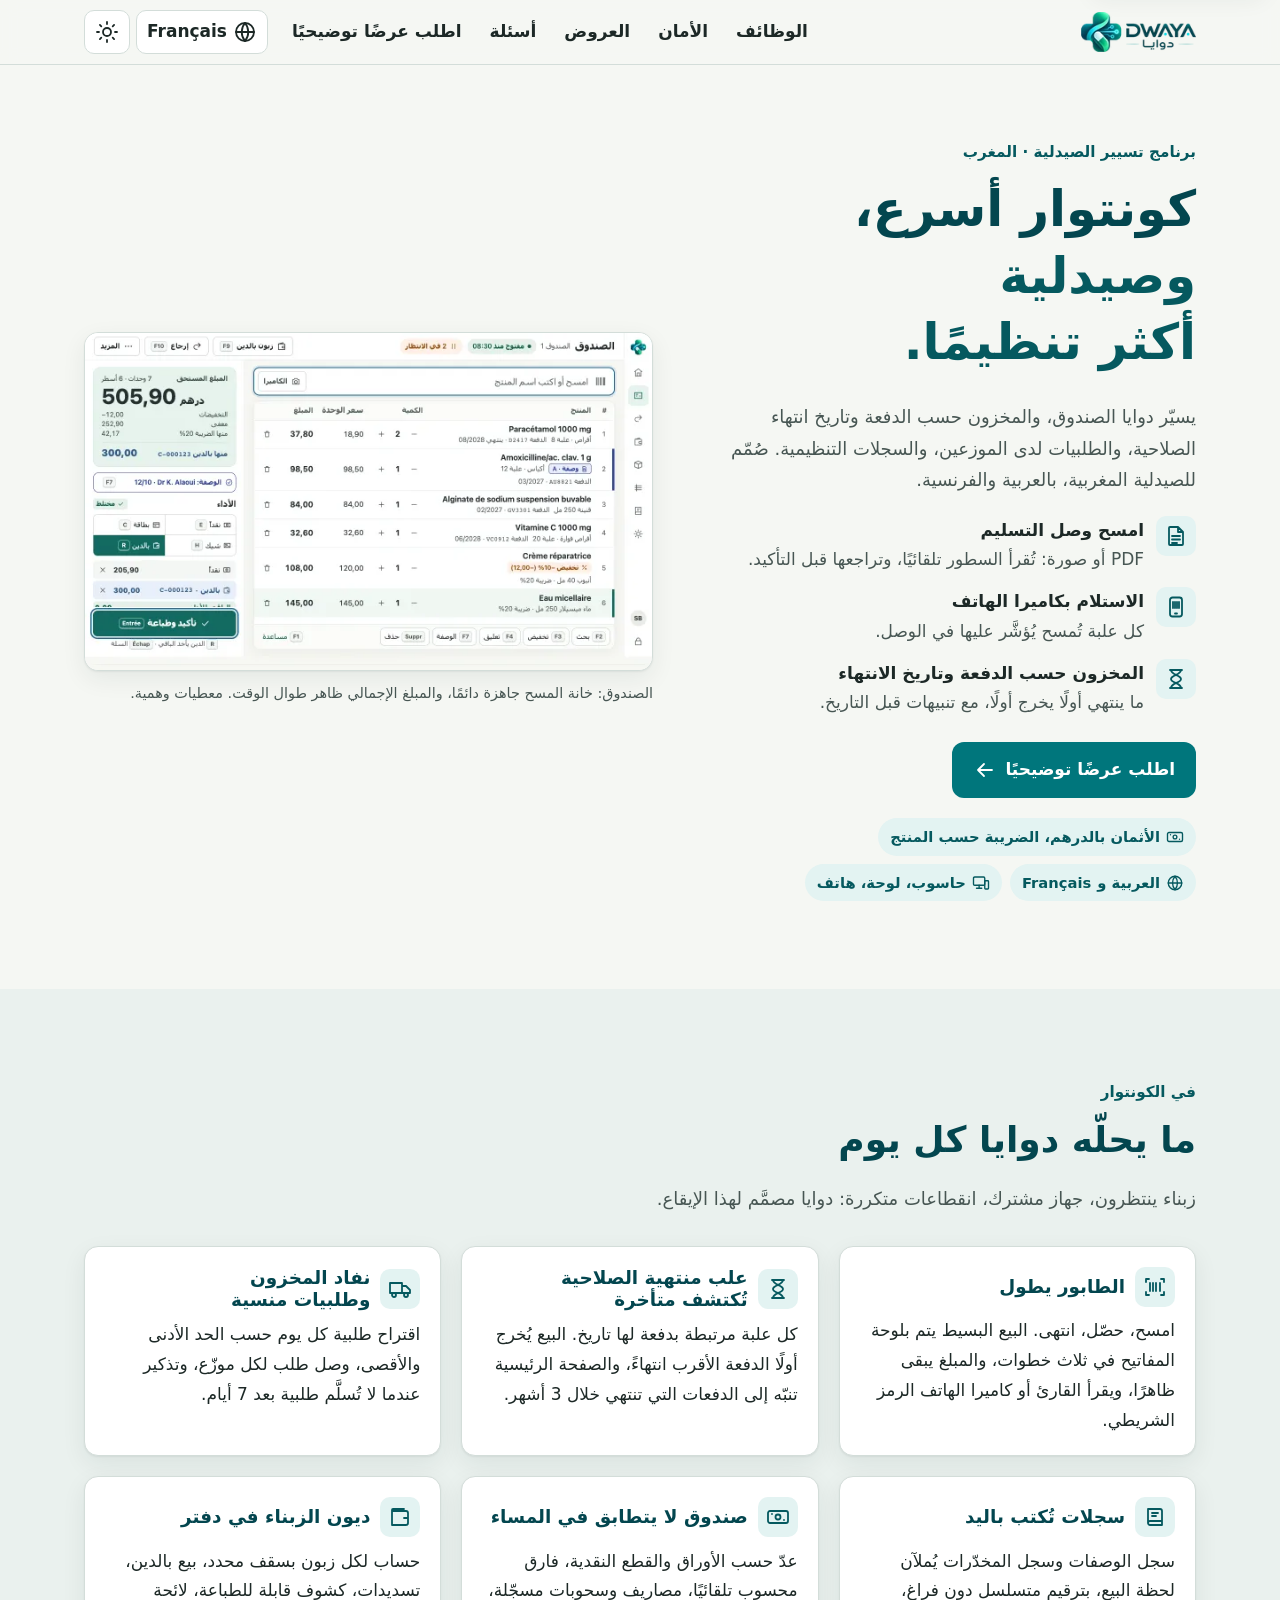
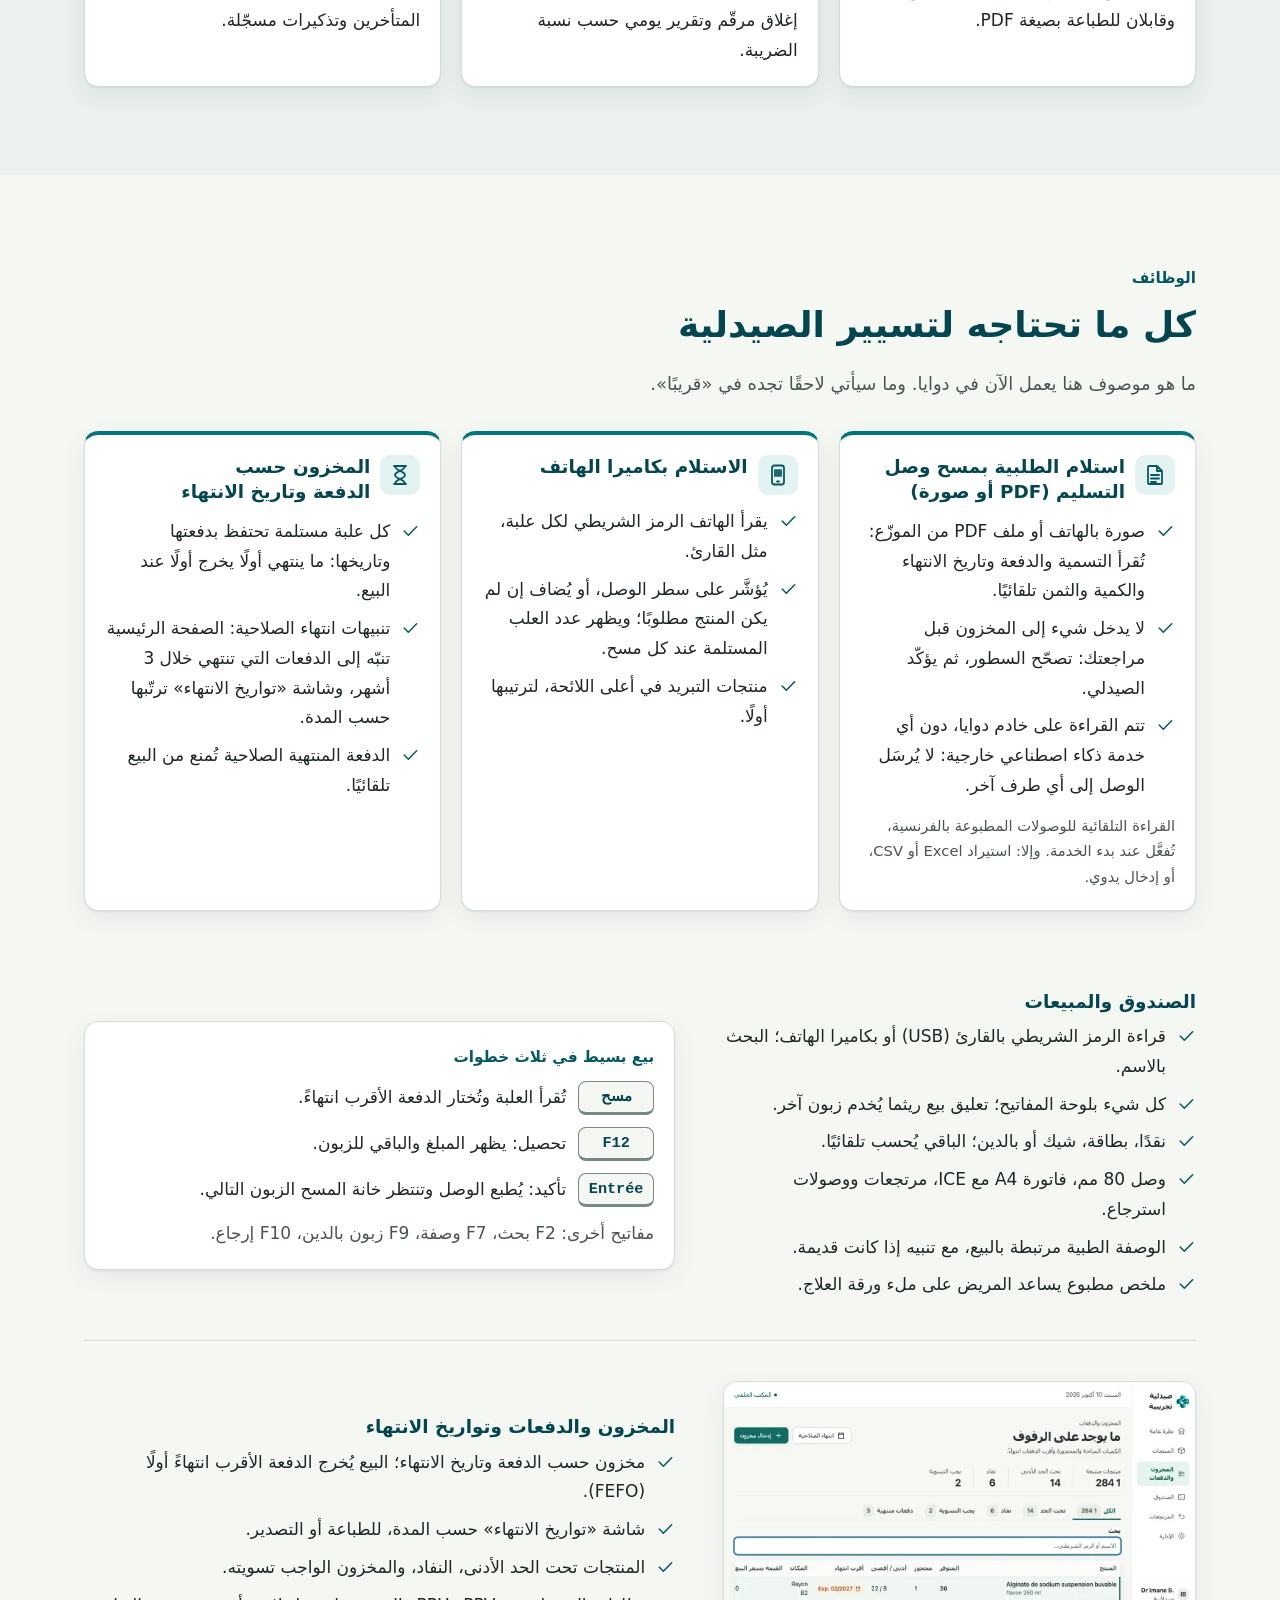
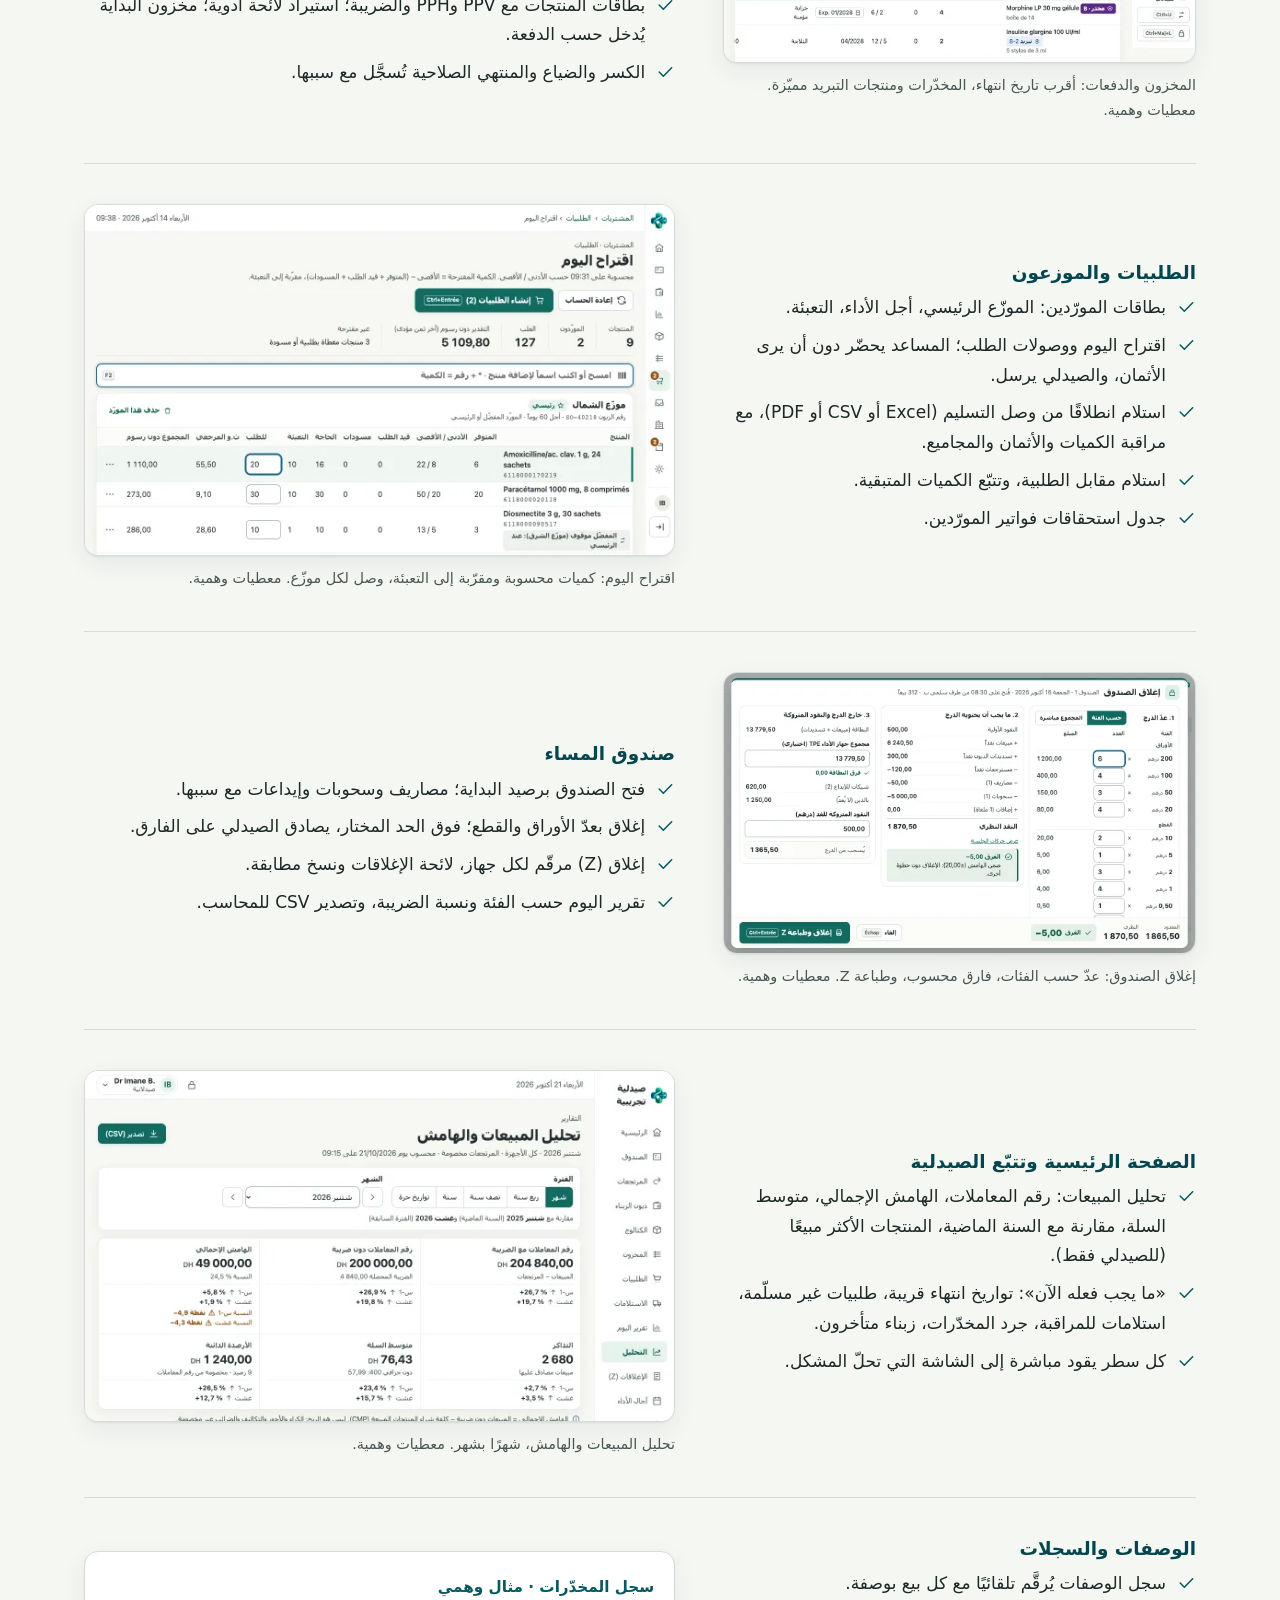
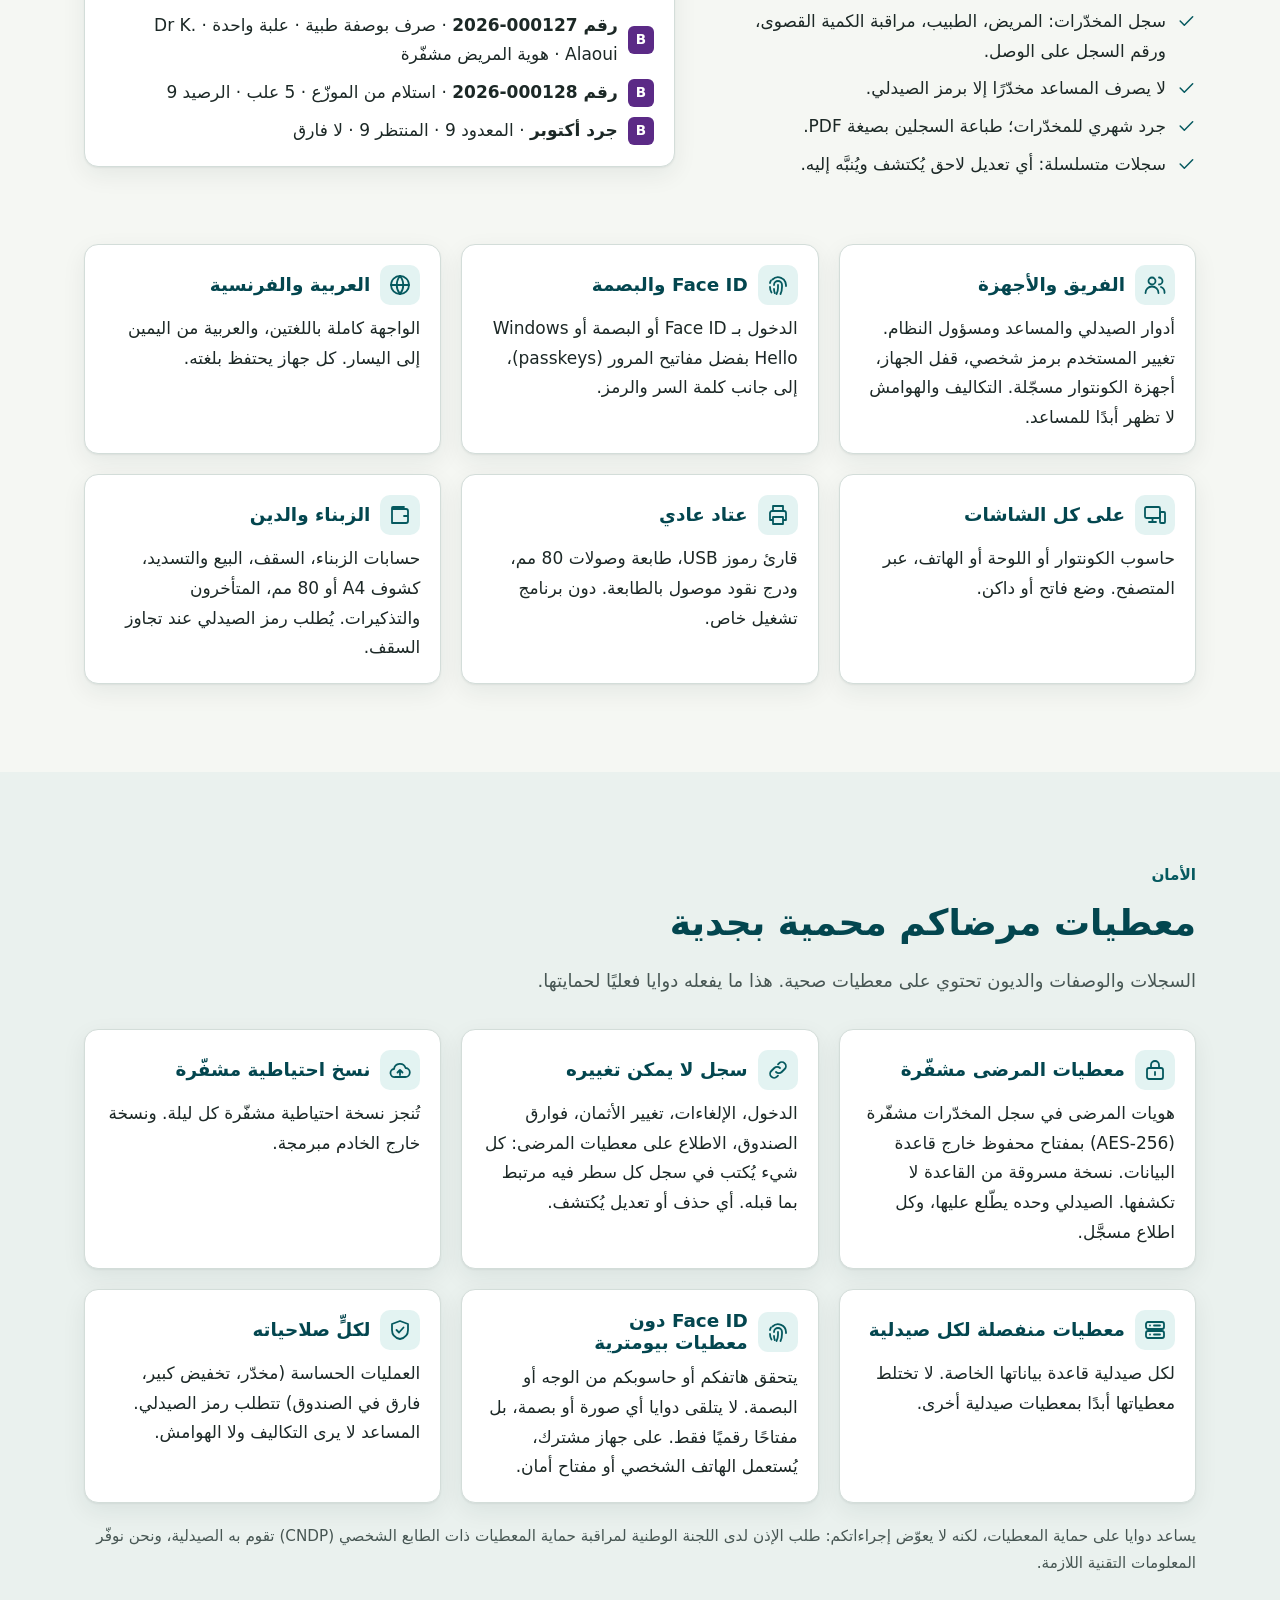
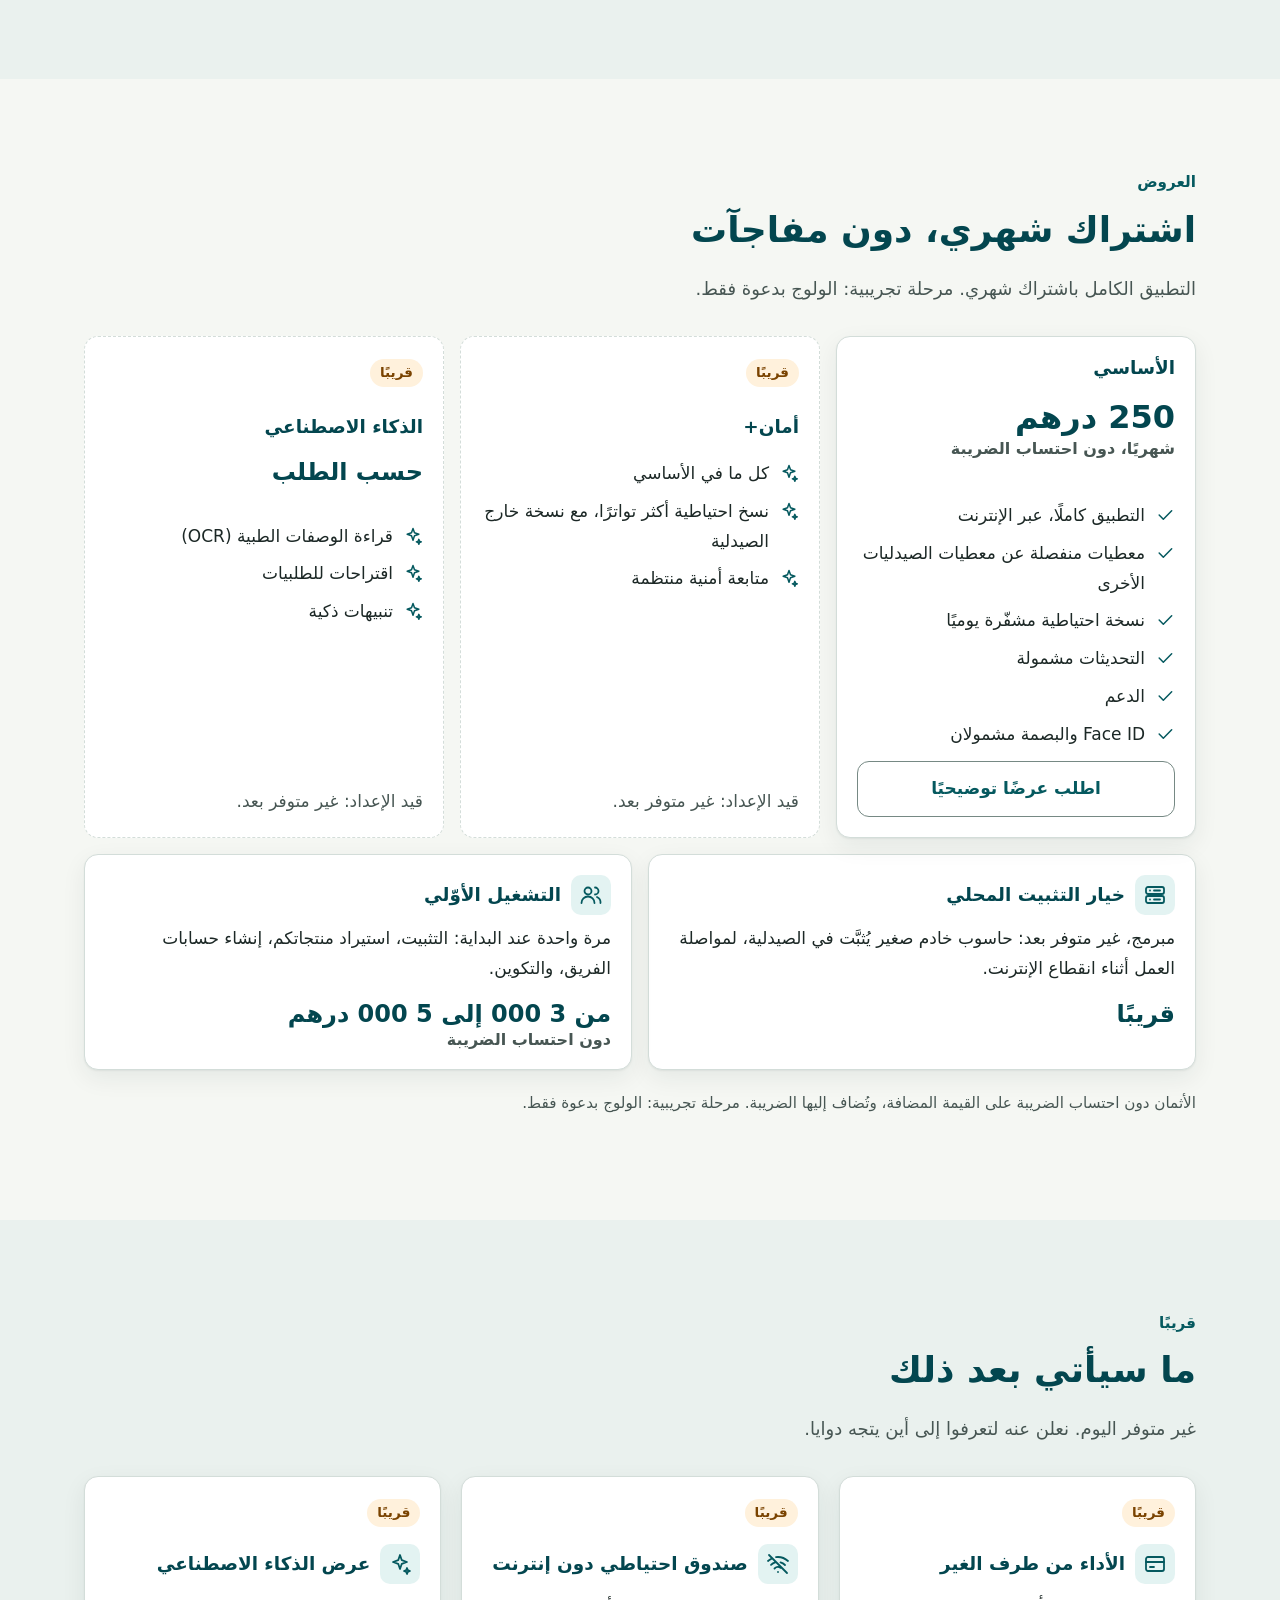
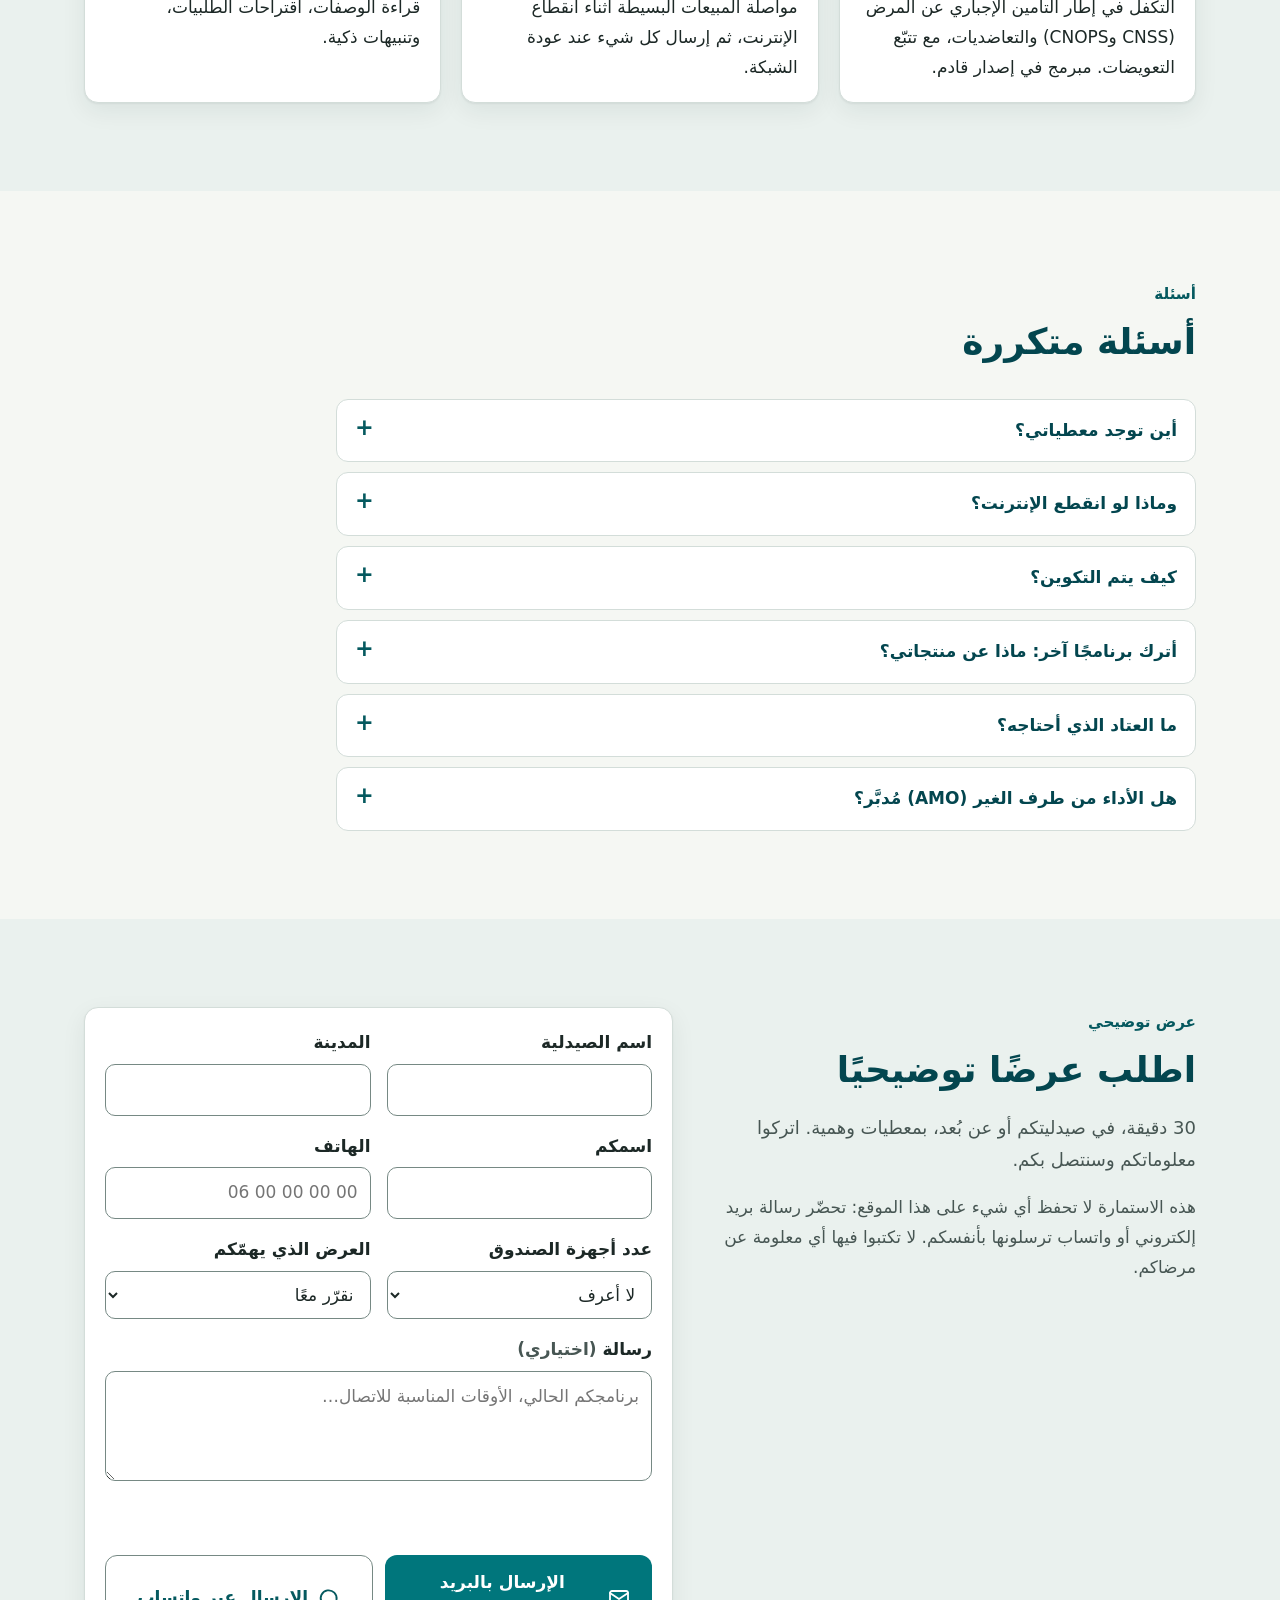
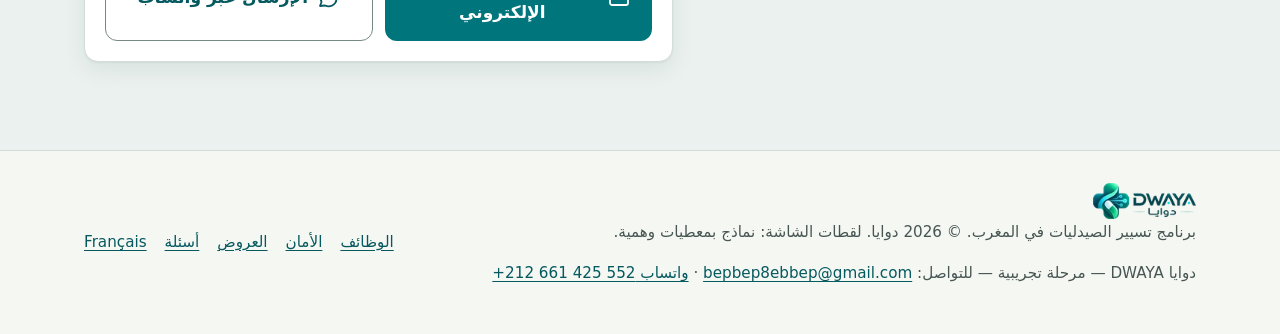
==== ar/index.html @ 3f2f8c58 "Publish the DWAYA presentation page Co-Authored-By: Claude Opus 5.5 <noreply@anthropic.com>" ====
<!doctype html>
<html lang="ar" dir="rtl">
<head>
<meta charset="utf-8">
<meta name="viewport" content="width=device-width, initial-scale=1">
<title>دوايا DWAYA — برنامج تسيير الصيدليات في المغرب</title>
<meta name="description" content="دوايا: استلام الطلبيات بمسح وصل التسليم (PDF أو صورة) أو بكاميرا الهاتف، مخزون حسب الدفعة وتاريخ الانتهاء، صندوق بقارئ الرموز الشريطية، السجلات. بالعربية والفرنسية، لصيدليات المغرب.">
<meta name="color-scheme" content="light dark">
<meta name="theme-color" content="#00767C">
<meta name="robots" content="index, follow">
<link rel="canonical" href="https://bepbep11.github.io/dwaya-site/ar/">
<meta property="og:type" content="website">
<meta property="og:site_name" content="DWAYA">
<meta property="og:locale" content="ar_AR">
<meta property="og:locale:alternate" content="fr_FR">
<meta property="og:url" content="https://bepbep11.github.io/dwaya-site/ar/">
<meta property="og:title" content="دوايا DWAYA — برنامج تسيير الصيدليات في المغرب">
<meta property="og:description" content="استلام الطلبيات بمسح وصل التسليم (PDF أو صورة) أو بكاميرا الهاتف. مخزون حسب الدفعة: ما ينتهي أولًا يخرج أولًا، مع تنبيهات انتهاء الصلاحية. الصندوق والطلبيات والسجلات، بالعربية والفرنسية. مرحلة تجريبية: عرض توضيحي عند الطلب.">
<meta property="og:image" content="https://bepbep11.github.io/dwaya-site/assets/img/og-ar.jpg">
<meta property="og:image:type" content="image/jpeg">
<meta property="og:image:width" content="1200">
<meta property="og:image:height" content="630">
<meta property="og:image:alt" content="دوايا، برنامج تسيير الصيدليات في المغرب: شاشة الصندوق مع السلة والمجموع بالدرهم.">
<meta name="twitter:card" content="summary_large_image">
<script src="../assets/site-mode.js" defer></script>
<link rel="alternate" hreflang="fr" href="../index.html">
<link rel="alternate" hreflang="ar" href="index.html">
<link rel="icon" href="../assets/img/favicon.ico" sizes="any">
<link rel="icon" type="image/png" sizes="32x32" href="../assets/img/dwaya-symbole-32.png">
<link rel="apple-touch-icon" href="../assets/img/apple-touch-icon.png">
<link rel="stylesheet" href="../assets/site.css">
<script>
  /* الوضع قبل العرض: الاختيار المحفوظ، وإلا تفضيل النظام. */
  (function () { var d = document.documentElement, t = null; d.classList.add('js');
    try { t = localStorage.getItem('dwaya-theme'); } catch (e) {}
    if (t !== 'light' && t !== 'dark') t = window.matchMedia && matchMedia('(prefers-color-scheme: dark)').matches ? 'dark' : 'light';
    d.setAttribute('data-theme', t); })();
</script>
<script src="../assets/reglages.js" defer></script>
<script src="../assets/site.js" defer></script>
</head>
<body>
<svg xmlns="http://www.w3.org/2000/svg" style="display:none" aria-hidden="true">
  <symbol id="i-scan" viewBox="0 0 24 24"><path d="M3 7V4h3M18 4h3v3M21 17v3h-3M6 20H3v-3M7 8v8M10 8v8M13 8v8M17 8v8"/></symbol>
  <symbol id="i-doc" viewBox="0 0 24 24"><path d="M14 3H6a1 1 0 0 0-1 1v16a1 1 0 0 0 1 1h12a1 1 0 0 0 1-1V8zM14 3v5h5M8 12h8M8 15.5h8M8 19h5"/></symbol>
  <symbol id="i-phone" viewBox="0 0 24 24"><rect x="6" y="2.5" width="12" height="19" rx="2.5"/><path d="M11 18.5h2M9 7v6M11 7v6M13 7v6M15 7v6"/></symbol>
  <symbol id="i-hourglass" viewBox="0 0 24 24"><path d="M6 3h12M6 21h12M7 3c0 5 10 5 10 9s-10 4-10 9M17 3c0 5-10 5-10 9s10 4 10 9"/></symbol>
  <symbol id="i-truck" viewBox="0 0 24 24"><path d="M2 6h12v10H2zM14 9h4l4 4v3h-8"/><circle cx="6" cy="18" r="2"/><circle cx="18" cy="18" r="2"/></symbol>
  <symbol id="i-book" viewBox="0 0 24 24"><path d="M5 4h12a2 2 0 0 1 2 2v14H7a2 2 0 0 1-2-2zM5 18a2 2 0 0 1 2-2h12M9 8h6M9 11h4"/></symbol>
  <symbol id="i-cash" viewBox="0 0 24 24"><rect x="2" y="6" width="20" height="12" rx="2"/><circle cx="12" cy="12" r="2.5"/><path d="M6 9v.01M18 15v.01"/></symbol>
  <symbol id="i-wallet" viewBox="0 0 24 24"><path d="M4 6h14a2 2 0 0 1 2 2v10a2 2 0 0 1-2 2H4zM4 6V5a1 1 0 0 1 1-1h11M16 13h4"/></symbol>
  <symbol id="i-users" viewBox="0 0 24 24"><circle cx="9" cy="8" r="3.5"/><path d="M2.5 20a6.5 6.5 0 0 1 13 0M16 4.5a3.5 3.5 0 0 1 0 7M18 14a6 6 0 0 1 3.5 6"/></symbol>
  <symbol id="i-lock" viewBox="0 0 24 24"><rect x="4" y="10" width="16" height="11" rx="2"/><path d="M8 10V7a4 4 0 0 1 8 0v3M12 14v3"/></symbol>
  <symbol id="i-shield" viewBox="0 0 24 24"><path d="M12 3l8 3v6c0 5-3.5 8-8 9-4.5-1-8-4-8-9V6z"/><path d="m8.5 12 2.5 2.5 4.5-5"/></symbol>
  <symbol id="i-chain" viewBox="0 0 24 24"><path d="M10 14a4 4 0 0 0 5.7 0l3-3a4 4 0 0 0-5.7-5.7l-1 1M14 10a4 4 0 0 0-5.7 0l-3 3a4 4 0 0 0 5.7 5.7l1-1"/></symbol>
  <symbol id="i-cloud" viewBox="0 0 24 24"><path d="M7 19h10a4.5 4.5 0 0 0 .6-9A6 6 0 0 0 6 11a4 4 0 0 0 1 8zM12 12v5M9.5 14.5 12 12l2.5 2.5"/></symbol>
  <symbol id="i-server" viewBox="0 0 24 24"><rect x="3" y="4" width="18" height="7" rx="2"/><rect x="3" y="13" width="18" height="7" rx="2"/><path d="M7 7.5h.01M7 16.5h.01M11 7.5h6M11 16.5h6"/></symbol>
  <symbol id="i-finger" viewBox="0 0 24 24"><path d="M6.5 6.5A8 8 0 0 1 20 12v1M4 10a8 8 0 0 1 1-2.5M4 14c0 2 .5 4 1.5 5.5M8 12a4 4 0 0 1 8 0v2c0 2.5-.5 5-1.5 7M12 12v3c0 2-.5 4-1.5 6M8 16c0 1.5.3 3 .8 4"/></symbol>
  <symbol id="i-globe" viewBox="0 0 24 24"><circle cx="12" cy="12" r="9"/><path d="M3 12h18M12 3a14 14 0 0 1 0 18M12 3a14 14 0 0 0 0 18"/></symbol>
  <symbol id="i-devices" viewBox="0 0 24 24"><rect x="2" y="4" width="15" height="11" rx="1.5"/><path d="M6 19h7M9.5 15v4"/><rect x="17" y="9" width="5" height="11" rx="1"/></symbol>
  <symbol id="i-printer" viewBox="0 0 24 24"><path d="M7 8V3h10v5M7 17H4v-7a2 2 0 0 1 2-2h12a2 2 0 0 1 2 2v7h-3M7 14h10v7H7z"/></symbol>
  <symbol id="i-spark" viewBox="0 0 24 24"><path d="M12 3l1.8 5.2L19 10l-5.2 1.8L12 17l-1.8-5.2L5 10l5.2-1.8zM19 16l.8 2.2L22 19l-2.2.8L19 22l-.8-2.2L16 19l2.2-.8z"/></symbol>
  <symbol id="i-offline" viewBox="0 0 24 24"><path d="M3 3l18 18M8.5 16.5a5 5 0 0 1 6.2-.6M5 12.9a10 10 0 0 1 4.2-2.6M14.5 10.4A10 10 0 0 1 19 13M2 9a15 15 0 0 1 3.6-2.4M10 5.1A15 15 0 0 1 22 9M12 20h.01"/></symbol>
  <symbol id="i-card" viewBox="0 0 24 24"><rect x="3" y="5" width="18" height="14" rx="2"/><path d="M3 10h18M7 15h4"/></symbol>
  <symbol id="i-check" viewBox="0 0 24 24"><path d="m5 12 5 5L20 7"/></symbol>
  <symbol id="i-arrow" viewBox="0 0 24 24"><path d="M5 12h14M13 6l6 6-6 6"/></symbol>
  <symbol id="i-sun" viewBox="0 0 24 24"><circle cx="12" cy="12" r="4"/><path d="M12 2v2M12 20v2M4.9 4.9l1.4 1.4M17.7 17.7l1.4 1.4M2 12h2M20 12h2M4.9 19.1l1.4-1.4M17.7 6.3l1.4-1.4"/></symbol>
  <symbol id="i-moon" viewBox="0 0 24 24"><path d="M20 14.5A8 8 0 1 1 9.5 4a6.5 6.5 0 0 0 10.5 10.5z"/></symbol>
  <symbol id="i-menu" viewBox="0 0 24 24"><path d="M4 7h16M4 12h16M4 17h16"/></symbol>
  <symbol id="i-mail" viewBox="0 0 24 24"><rect x="3" y="5" width="18" height="14" rx="2"/><path d="m3 7 9 6 9-6"/></symbol>
  <symbol id="i-chat" viewBox="0 0 24 24"><path d="M4 20l1.5-4A8 8 0 1 1 9 19.5z"/></symbol>
</svg>

<a class="skip" href="#contenu">الانتقال إلى المحتوى</a>

<header class="top">
  <div class="wrap">
    <a class="brand" href="#contenu">
      <!-- Le logo ne se retourne pas en RTL : seule sa place suit le sens de lecture. -->
      <img class="logo-light" src="../assets/img/dwaya-horizontal-clair-48.webp" srcset="../assets/img/dwaya-horizontal-clair-48.webp 1x, ../assets/img/dwaya-horizontal-clair-48@2x.webp 2x" width="138" height="48" alt="دوايا، الصفحة الرئيسية">
      <img class="logo-dark" src="../assets/img/dwaya-horizontal-sombre-48.webp" srcset="../assets/img/dwaya-horizontal-sombre-48.webp 1x, ../assets/img/dwaya-horizontal-sombre-48@2x.webp 2x" width="134" height="48" alt="دوايا، الصفحة الرئيسية">
    </a>
    <nav class="nav" id="nav" aria-label="القائمة الرئيسية">
      <ul>
        <li><a href="#fonctions">الوظائف</a></li>
        <li><a href="#securite">الأمان</a></li>
        <li><a href="#offres">العروض</a></li>
        <li><a href="#questions">أسئلة</a></li>
        <li><a href="#demo">اطلب عرضًا توضيحيًا</a></li>
      </ul>
    </nav>
    <div class="tools">
      <a class="icon-btn lang-btn" href="../index.html" hreflang="fr" lang="fr"><svg class="i" aria-hidden="true"><use href="#i-globe"/></svg><span class="long">Français</span><span class="short" aria-hidden="true">FR</span></a>
      <button class="icon-btn theme-btn" id="theme-btn" type="button" aria-pressed="false" aria-label="الوضع الداكن">
        <svg class="i i-sun" aria-hidden="true"><use href="#i-sun"/></svg><svg class="i i-moon" aria-hidden="true"><use href="#i-moon"/></svg>
      </button>
      <button class="icon-btn menu-btn" id="menu-btn" type="button" aria-expanded="false" aria-controls="nav"><svg class="i" aria-hidden="true"><use href="#i-menu"/></svg><span>القائمة</span></button>
    </div>
  </div>
</header>

<main id="contenu" tabindex="-1">

<section class="hero" aria-labelledby="titre">
  <div class="wrap">
    <div>
      <p class="eyebrow">برنامج تسيير الصيدلية · المغرب</p>
      <h1 id="titre">كونتوار أسرع، <span>وصيدلية أكثر تنظيمًا.</span></h1>
      <p class="lead">يسيّر دوايا الصندوق، والمخزون حسب الدفعة وتاريخ انتهاء الصلاحية، والطلبيات لدى الموزعين، والسجلات التنظيمية. صُمّم للصيدلية المغربية، بالعربية والفرنسية.</p>
      <ul class="keys" aria-label="أهم المزايا">
        <li><span class="badge-ico"><svg class="i" aria-hidden="true"><use href="#i-doc"/></svg></span><span><strong>امسح وصل التسليم</strong> PDF أو صورة: تُقرأ السطور تلقائيًا، وتراجعها قبل التأكيد.</span></li>
        <li><span class="badge-ico"><svg class="i" aria-hidden="true"><use href="#i-phone"/></svg></span><span><strong>الاستلام بكاميرا الهاتف</strong> كل علبة تُمسح يُؤشَّر عليها في الوصل.</span></li>
        <li><span class="badge-ico"><svg class="i" aria-hidden="true"><use href="#i-hourglass"/></svg></span><span><strong>المخزون حسب الدفعة وتاريخ الانتهاء</strong> ما ينتهي أولًا يخرج أولًا، مع تنبيهات قبل التاريخ.</span></li>
      </ul>
      <div class="actions">
        <a class="btn btn-primary" href="#demo">اطلب عرضًا توضيحيًا <svg class="i i-dir" aria-hidden="true"><use href="#i-arrow"/></svg></a>
      </div>
      <ul class="chips" aria-label="باختصار">
        <li><svg class="i" aria-hidden="true"><use href="#i-cash"/></svg>الأثمان بالدرهم، الضريبة حسب المنتج</li>
        <li><svg class="i" aria-hidden="true"><use href="#i-globe"/></svg>العربية و<span lang="fr">Français</span></li>
        <li><svg class="i" aria-hidden="true"><use href="#i-devices"/></svg>حاسوب، لوحة، هاتف</li>
      </ul>
    </div>
    <figure class="shot">
      <div class="frame">
        <img src="../assets/captures/caisse-ar-1280.webp" srcset="../assets/captures/caisse-ar-640.webp 640w, ../assets/captures/caisse-ar-1280.webp 1280w" sizes="(min-width: 960px) 600px, calc(100vw - 32px)" width="1280" height="760" fetchpriority="high" alt="شاشة الصندوق بالعربية: خانة المسح في الأعلى، سلة من ستة منتجات مع الدفعة وتاريخ الانتهاء، المبلغ المستحق 505,90 درهم، أداء مختلط نقدًا وبالدين.">
      </div>
      <figcaption>الصندوق: خانة المسح جاهزة دائمًا، والمبلغ الإجمالي ظاهر طوال الوقت. معطيات وهمية.</figcaption>
    </figure>
  </div>
</section>

<section class="alt" aria-labelledby="t-problemes">
  <div class="wrap">
    <div class="section-head">
      <p class="eyebrow">في الكونتوار</p>
      <h2 id="t-problemes">ما يحلّه دوايا كل يوم</h2>
      <p class="lead">زبناء ينتظرون، جهاز مشترك، انقطاعات متكررة: دوايا مصمَّم لهذا الإيقاع.</p>
    </div>
    <div class="grid grid-3">
      <article class="card problem">
        <h3><span class="badge-ico"><svg class="i" aria-hidden="true"><use href="#i-scan"/></svg></span>الطابور يطول</h3>
        <p>امسح، حصّل، انتهى. البيع البسيط يتم بلوحة المفاتيح في ثلاث خطوات، والمبلغ يبقى ظاهرًا، ويقرأ القارئ أو كاميرا الهاتف الرمز الشريطي.</p>
      </article>
      <article class="card problem">
        <h3><span class="badge-ico"><svg class="i" aria-hidden="true"><use href="#i-hourglass"/></svg></span>علب منتهية الصلاحية تُكتشف متأخرة</h3>
        <p>كل علبة مرتبطة بدفعة لها تاريخ. البيع يُخرج أولًا الدفعة الأقرب انتهاءً، والصفحة الرئيسية تنبّه إلى الدفعات التي تنتهي خلال 3 أشهر.</p>
      </article>
      <article class="card problem">
        <h3><span class="badge-ico"><svg class="i" aria-hidden="true"><use href="#i-truck"/></svg></span>نفاد المخزون وطلبيات منسية</h3>
        <p>اقتراح طلبية كل يوم حسب الحد الأدنى والأقصى، وصل طلب لكل موزّع، وتذكير عندما لا تُسلَّم طلبية بعد 7 أيام.</p>
      </article>
      <article class="card problem">
        <h3><span class="badge-ico"><svg class="i" aria-hidden="true"><use href="#i-book"/></svg></span>سجلات تُكتب باليد</h3>
        <p>سجل الوصفات وسجل المخدّرات يُملآن لحظة البيع، بترقيم متسلسل دون فراغ، وقابلان للطباعة بصيغة PDF.</p>
      </article>
      <article class="card problem">
        <h3><span class="badge-ico"><svg class="i" aria-hidden="true"><use href="#i-cash"/></svg></span>صندوق لا يتطابق في المساء</h3>
        <p>عدّ حسب الأوراق والقطع النقدية، فارق محسوب تلقائيًا، مصاريف وسحوبات مسجّلة، إغلاق مرقّم وتقرير يومي حسب نسبة الضريبة.</p>
      </article>
      <article class="card problem">
        <h3><span class="badge-ico"><svg class="i" aria-hidden="true"><use href="#i-wallet"/></svg></span>ديون الزبناء في دفتر</h3>
        <p>حساب لكل زبون بسقف محدد، بيع بالدين، تسديدات، كشوف قابلة للطباعة، لائحة المتأخرين وتذكيرات مسجّلة.</p>
      </article>
    </div>
  </div>
</section>

<!-- الوظائف: فقط ما هو متوفر فعلًا في التطبيق -->
<section id="fonctions" aria-labelledby="t-fonctions">
  <div class="wrap">
    <div class="section-head">
      <p class="eyebrow">الوظائف</p>
      <h2 id="t-fonctions">كل ما تحتاجه لتسيير الصيدلية</h2>
      <p class="lead">ما هو موصوف هنا يعمل الآن في دوايا. وما سيأتي لاحقًا تجده في «قريبًا».</p>
    </div>

    <div class="grid grid-3 highlights">
      <article class="card key">
        <h3><span class="badge-ico"><svg class="i" aria-hidden="true"><use href="#i-doc"/></svg></span>استلام الطلبية بمسح وصل التسليم (PDF أو صورة)</h3>
        <ul class="checks">
          <li><svg class="i" aria-hidden="true"><use href="#i-check"/></svg><span>صورة بالهاتف أو ملف PDF من الموزّع: تُقرأ التسمية والدفعة وتاريخ الانتهاء والكمية والثمن تلقائيًا.</span></li>
          <li><svg class="i" aria-hidden="true"><use href="#i-check"/></svg><span>لا يدخل شيء إلى المخزون قبل مراجعتك: تصحّح السطور، ثم يؤكّد الصيدلي.</span></li>
          <li><svg class="i" aria-hidden="true"><use href="#i-check"/></svg><span>تتم القراءة على خادم دوايا، دون أي خدمة ذكاء اصطناعي خارجية: لا يُرسَل الوصل إلى أي طرف آخر.</span></li>
        </ul>
        <p class="muted small">القراءة التلقائية للوصولات المطبوعة بالفرنسية، تُفعَّل عند بدء الخدمة. وإلا: استيراد Excel أو CSV، أو إدخال يدوي.</p>
      </article>
      <article class="card key">
        <h3><span class="badge-ico"><svg class="i" aria-hidden="true"><use href="#i-phone"/></svg></span>الاستلام بكاميرا الهاتف</h3>
        <ul class="checks">
          <li><svg class="i" aria-hidden="true"><use href="#i-check"/></svg><span>يقرأ الهاتف الرمز الشريطي لكل علبة، مثل القارئ.</span></li>
          <li><svg class="i" aria-hidden="true"><use href="#i-check"/></svg><span>يُؤشَّر على سطر الوصل، أو يُضاف إن لم يكن المنتج مطلوبًا؛ ويظهر عدد العلب المستلمة عند كل مسح.</span></li>
          <li><svg class="i" aria-hidden="true"><use href="#i-check"/></svg><span>منتجات التبريد في أعلى اللائحة، لترتيبها أولًا.</span></li>
        </ul>
      </article>
      <article class="card key">
        <h3><span class="badge-ico"><svg class="i" aria-hidden="true"><use href="#i-hourglass"/></svg></span>المخزون حسب الدفعة وتاريخ الانتهاء</h3>
        <ul class="checks">
          <li><svg class="i" aria-hidden="true"><use href="#i-check"/></svg><span>كل علبة مستلمة تحتفظ بدفعتها وتاريخها: ما ينتهي أولًا يخرج أولًا عند البيع.</span></li>
          <li><svg class="i" aria-hidden="true"><use href="#i-check"/></svg><span>تنبيهات انتهاء الصلاحية: الصفحة الرئيسية تنبّه إلى الدفعات التي تنتهي خلال 3 أشهر، وشاشة «تواريخ الانتهاء» ترتّبها حسب المدة.</span></li>
          <li><svg class="i" aria-hidden="true"><use href="#i-check"/></svg><span>الدفعة المنتهية الصلاحية تُمنع من البيع تلقائيًا.</span></li>
        </ul>
      </article>
    </div>

    <article class="feature">
      <div>
        <h3>الصندوق والمبيعات</h3>
        <ul class="checks">
          <li><svg class="i" aria-hidden="true"><use href="#i-check"/></svg><span>قراءة الرمز الشريطي بالقارئ (USB) أو بكاميرا الهاتف؛ البحث بالاسم.</span></li>
          <li><svg class="i" aria-hidden="true"><use href="#i-check"/></svg><span>كل شيء بلوحة المفاتيح؛ تعليق بيع ريثما يُخدم زبون آخر.</span></li>
          <li><svg class="i" aria-hidden="true"><use href="#i-check"/></svg><span>نقدًا، بطاقة، شيك أو بالدين؛ الباقي يُحسب تلقائيًا.</span></li>
          <li><svg class="i" aria-hidden="true"><use href="#i-check"/></svg><span>وصل 80 مم، فاتورة A4 مع ICE، مرتجعات ووصولات استرجاع.</span></li>
          <li><svg class="i" aria-hidden="true"><use href="#i-check"/></svg><span>الوصفة الطبية مرتبطة بالبيع، مع تنبيه إذا كانت قديمة.</span></li>
          <li><svg class="i" aria-hidden="true"><use href="#i-check"/></svg><span>ملخص مطبوع يساعد المريض على ملء ورقة العلاج.</span></li>
        </ul>
      </div>
      <div class="card steps" aria-labelledby="t-3gestes">
        <p class="eyebrow" id="t-3gestes">بيع بسيط في ثلاث خطوات</p>
        <ol>
          <li><kbd>مسح</kbd><span>تُقرأ العلبة وتُختار الدفعة الأقرب انتهاءً.</span></li>
          <li><kbd>F12</kbd><span>تحصيل: يظهر المبلغ والباقي للزبون.</span></li>
          <li><kbd lang="fr">Entrée</kbd><span>تأكيد: يُطبع الوصل وتنتظر خانة المسح الزبون التالي.</span></li>
        </ol>
        <p class="muted">مفاتيح أخرى: F2 بحث، F7 وصفة، F9 زبون بالدين، F10 إرجاع.</p>
      </div>
    </article>

    <article class="feature flip">
      <div>
        <h3>المخزون والدفعات وتواريخ الانتهاء</h3>
        <ul class="checks">
          <li><svg class="i" aria-hidden="true"><use href="#i-check"/></svg><span>مخزون حسب الدفعة وتاريخ الانتهاء؛ البيع يُخرج الدفعة الأقرب انتهاءً أولًا (FEFO).</span></li>
          <li><svg class="i" aria-hidden="true"><use href="#i-check"/></svg><span>شاشة «تواريخ الانتهاء» حسب المدة، للطباعة أو التصدير.</span></li>
          <li><svg class="i" aria-hidden="true"><use href="#i-check"/></svg><span>المنتجات تحت الحد الأدنى، النفاد، والمخزون الواجب تسويته.</span></li>
          <li><svg class="i" aria-hidden="true"><use href="#i-check"/></svg><span>بطاقات المنتجات مع PPV وPPH والضريبة؛ استيراد لائحة أدوية؛ مخزون البداية يُدخل حسب الدفعة.</span></li>
          <li><svg class="i" aria-hidden="true"><use href="#i-check"/></svg><span>الكسر والضياع والمنتهي الصلاحية تُسجَّل مع سببها.</span></li>
        </ul>
      </div>
      <figure class="shot">
        <div class="frame"><img src="../assets/captures/stock-ar-1280.webp" srcset="../assets/captures/stock-ar-640.webp 640w, ../assets/captures/stock-ar-1280.webp 1280w" sizes="(min-width: 960px) 620px, calc(100vw - 32px)" width="1280" height="760" loading="lazy" decoding="async" alt="شاشة المخزون والدفعات بالعربية: عدد المنتجات المتابعة، تحت الحد الأدنى، النفاد؛ لائحة مع أقرب تاريخ انتهاء، ومخدّر مميّز باللون البنفسجي."></div>
        <figcaption>المخزون والدفعات: أقرب تاريخ انتهاء، المخدّرات ومنتجات التبريد مميّزة. معطيات وهمية.</figcaption>
      </figure>
    </article>

    <article class="feature">
      <div>
        <h3>الطلبيات والموزعون</h3>
        <ul class="checks">
          <li><svg class="i" aria-hidden="true"><use href="#i-check"/></svg><span>بطاقات المورّدين: الموزّع الرئيسي، أجل الأداء، التعبئة.</span></li>
          <li><svg class="i" aria-hidden="true"><use href="#i-check"/></svg><span>اقتراح اليوم ووصولات الطلب؛ المساعد يحضّر دون أن يرى الأثمان، والصيدلي يرسل.</span></li>
          <li><svg class="i" aria-hidden="true"><use href="#i-check"/></svg><span>استلام انطلاقًا من وصل التسليم (Excel أو CSV أو PDF)، مع مراقبة الكميات والأثمان والمجاميع.</span></li>
          <li><svg class="i" aria-hidden="true"><use href="#i-check"/></svg><span>استلام مقابل الطلبية، وتتبّع الكميات المتبقية.</span></li>
          <li><svg class="i" aria-hidden="true"><use href="#i-check"/></svg><span>جدول استحقاقات فواتير المورّدين.</span></li>
        </ul>
      </div>
      <figure class="shot">
        <div class="frame"><img src="../assets/captures/commandes-ar-1280.webp" srcset="../assets/captures/commandes-ar-640.webp 640w, ../assets/captures/commandes-ar-1280.webp 1280w" sizes="(min-width: 960px) 620px, calc(100vw - 32px)" width="1280" height="760" loading="lazy" decoding="async" alt="شاشة اقتراح اليوم بالعربية: 9 منتجات، موردان، 127 علبة؛ لكل منتج المتوفر والحد الأدنى والأقصى والحاجة والتعبئة والكمية المطلوبة."></div>
        <figcaption>اقتراح اليوم: كميات محسوبة ومقرّبة إلى التعبئة، وصل لكل موزّع. معطيات وهمية.</figcaption>
      </figure>
    </article>

    <article class="feature flip">
      <div>
        <h3>صندوق المساء</h3>
        <ul class="checks">
          <li><svg class="i" aria-hidden="true"><use href="#i-check"/></svg><span>فتح الصندوق برصيد البداية؛ مصاريف وسحوبات وإيداعات مع سببها.</span></li>
          <li><svg class="i" aria-hidden="true"><use href="#i-check"/></svg><span>إغلاق بعدّ الأوراق والقطع؛ فوق الحد المختار، يصادق الصيدلي على الفارق.</span></li>
          <li><svg class="i" aria-hidden="true"><use href="#i-check"/></svg><span>إغلاق (Z) مرقّم لكل جهاز، لائحة الإغلاقات ونسخ مطابقة.</span></li>
          <li><svg class="i" aria-hidden="true"><use href="#i-check"/></svg><span>تقرير اليوم حسب الفئة ونسبة الضريبة، وتصدير CSV للمحاسب.</span></li>
        </ul>
      </div>
      <figure class="shot">
        <div class="frame"><img src="../assets/captures/cloture-ar-1280.webp" srcset="../assets/captures/cloture-ar-640.webp 640w, ../assets/captures/cloture-ar-1280.webp 1280w" sizes="(min-width: 960px) 620px, calc(100vw - 32px)" width="1280" height="760" loading="lazy" decoding="async" alt="نافذة إغلاق الصندوق بالعربية: العدّ حسب الأوراق والقطع، ما يجب أن يحتويه الدرج، الفارق، وزر الإغلاق وطباعة Z."></div>
        <figcaption>إغلاق الصندوق: عدّ حسب الفئات، فارق محسوب، وطباعة Z. معطيات وهمية.</figcaption>
      </figure>
    </article>

    <article class="feature">
      <div>
        <h3>الصفحة الرئيسية وتتبّع الصيدلية</h3>
        <ul class="checks">
          <li><svg class="i" aria-hidden="true"><use href="#i-check"/></svg><span>تحليل المبيعات: رقم المعاملات، الهامش الإجمالي، متوسط السلة، مقارنة مع السنة الماضية، المنتجات الأكثر مبيعًا (للصيدلي فقط).</span></li>
          <li><svg class="i" aria-hidden="true"><use href="#i-check"/></svg><span>«ما يجب فعله الآن»: تواريخ انتهاء قريبة، طلبيات غير مسلّمة، استلامات للمراقبة، جرد المخدّرات، زبناء متأخرون.</span></li>
          <li><svg class="i" aria-hidden="true"><use href="#i-check"/></svg><span>كل سطر يقود مباشرة إلى الشاشة التي تحلّ المشكل.</span></li>
        </ul>
      </div>
      <figure class="shot">
        <div class="frame"><img src="../assets/captures/analyse-ar-1280.webp" srcset="../assets/captures/analyse-ar-640.webp 640w, ../assets/captures/analyse-ar-1280.webp 1280w" sizes="(min-width: 960px) 620px, calc(100vw - 32px)" width="1280" height="760" loading="lazy" decoding="async" alt="شاشة تحليل المبيعات والهامش بالعربية: رقم المعاملات مع الضريبة ودونها، الهامش الإجمالي، عدد التذاكر، متوسط السلة، مع المقارنة بالسنة الماضية."></div>
        <figcaption>تحليل المبيعات والهامش، شهرًا بشهر. معطيات وهمية.</figcaption>
      </figure>
    </article>

    <article class="feature flip">
      <div>
        <h3>الوصفات والسجلات</h3>
        <ul class="checks">
          <li><svg class="i" aria-hidden="true"><use href="#i-check"/></svg><span>سجل الوصفات يُرقَّم تلقائيًا مع كل بيع بوصفة.</span></li>
          <li><svg class="i" aria-hidden="true"><use href="#i-check"/></svg><span>سجل المخدّرات: المريض، الطبيب، مراقبة الكمية القصوى، ورقم السجل على الوصل.</span></li>
          <li><svg class="i" aria-hidden="true"><use href="#i-check"/></svg><span>لا يصرف المساعد مخدّرًا إلا برمز الصيدلي.</span></li>
          <li><svg class="i" aria-hidden="true"><use href="#i-check"/></svg><span>جرد شهري للمخدّرات؛ طباعة السجلين بصيغة PDF.</span></li>
          <li><svg class="i" aria-hidden="true"><use href="#i-check"/></svg><span>سجلات متسلسلة: أي تعديل لاحق يُكتشف ويُنبَّه إليه.</span></li>
        </ul>
      </div>
      <div class="card register" aria-labelledby="t-registre">
        <p class="eyebrow" id="t-registre">سجل المخدّرات · مثال وهمي</p>
        <ul class="checks">
          <li><span class="tag-narc">B</span><span><strong>رقم <bdi>2026-000127</bdi></strong> · صرف بوصفة طبية · علبة واحدة · <bdi lang="fr">Dr K. Alaoui</bdi> · هوية المريض مشفّرة</span></li>
          <li><span class="tag-narc">B</span><span><strong>رقم <bdi>2026-000128</bdi></strong> · استلام من الموزّع · 5 علب · الرصيد 9</span></li>
          <li><span class="tag-narc">B</span><span><strong>جرد أكتوبر</strong> · المعدود 9 · المنتظر 9 · لا فارق</span></li>
        </ul>
      </div>
    </article>

    <h3 class="sr-only">وأيضًا</h3>
    <div class="grid grid-3" style="margin-block-start:24px">
      <article class="card">
        <h3><span class="badge-ico"><svg class="i" aria-hidden="true"><use href="#i-users"/></svg></span>الفريق والأجهزة</h3>
        <p>أدوار الصيدلي والمساعد ومسؤول النظام. تغيير المستخدم برمز شخصي، قفل الجهاز، أجهزة الكونتوار مسجّلة. التكاليف والهوامش لا تظهر أبدًا للمساعد.</p>
      </article>
      <article class="card">
        <h3><span class="badge-ico"><svg class="i" aria-hidden="true"><use href="#i-finger"/></svg></span>Face ID والبصمة</h3>
        <p>الدخول بـ Face ID أو البصمة أو Windows Hello بفضل مفاتيح المرور (passkeys)، إلى جانب كلمة السر والرمز.</p>
      </article>
      <article class="card">
        <h3><span class="badge-ico"><svg class="i" aria-hidden="true"><use href="#i-globe"/></svg></span>العربية والفرنسية</h3>
        <p>الواجهة كاملة باللغتين، والعربية من اليمين إلى اليسار. كل جهاز يحتفظ بلغته.</p>
      </article>
      <article class="card">
        <h3><span class="badge-ico"><svg class="i" aria-hidden="true"><use href="#i-devices"/></svg></span>على كل الشاشات</h3>
        <p>حاسوب الكونتوار أو اللوحة أو الهاتف، عبر المتصفح. وضع فاتح أو داكن.</p>
      </article>
      <article class="card">
        <h3><span class="badge-ico"><svg class="i" aria-hidden="true"><use href="#i-printer"/></svg></span>عتاد عادي</h3>
        <p>قارئ رموز USB، طابعة وصولات 80 مم، ودرج نقود موصول بالطابعة. دون برنامج تشغيل خاص.</p>
      </article>
      <article class="card">
        <h3><span class="badge-ico"><svg class="i" aria-hidden="true"><use href="#i-wallet"/></svg></span>الزبناء والدين</h3>
        <p>حسابات الزبناء، السقف، البيع والتسديد، كشوف A4 أو 80 مم، المتأخرون والتذكيرات. يُطلب رمز الصيدلي عند تجاوز السقف.</p>
      </article>
    </div>
  </div>
</section>

<section id="securite" class="alt" aria-labelledby="t-securite">
  <div class="wrap">
    <div class="section-head">
      <p class="eyebrow">الأمان</p>
      <h2 id="t-securite">معطيات مرضاكم محمية بجدية</h2>
      <p class="lead">السجلات والوصفات والديون تحتوي على معطيات صحية. هذا ما يفعله دوايا فعليًا لحمايتها.</p>
    </div>
    <div class="grid grid-3">
      <article class="card">
        <h3><span class="badge-ico"><svg class="i" aria-hidden="true"><use href="#i-lock"/></svg></span>معطيات المرضى مشفّرة</h3>
        <p>هويات المرضى في سجل المخدّرات مشفّرة (AES-256) بمفتاح محفوظ خارج قاعدة البيانات. نسخة مسروقة من القاعدة لا تكشفها. الصيدلي وحده يطّلع عليها، وكل اطلاع مسجَّل.</p>
      </article>
      <article class="card">
        <h3><span class="badge-ico"><svg class="i" aria-hidden="true"><use href="#i-chain"/></svg></span>سجل لا يمكن تغييره</h3>
        <p>الدخول، الإلغاءات، تغيير الأثمان، فوارق الصندوق، الاطلاع على معطيات المرضى: كل شيء يُكتب في سجل كل سطر فيه مرتبط بما قبله. أي حذف أو تعديل يُكتشف.</p>
      </article>
      <article class="card">
        <h3><span class="badge-ico"><svg class="i" aria-hidden="true"><use href="#i-cloud"/></svg></span>نسخ احتياطية مشفّرة</h3>
        <p>تُنجز نسخة احتياطية مشفّرة كل ليلة. ونسخة خارج الخادم مبرمجة.</p>
      </article>
      <article class="card">
        <h3><span class="badge-ico"><svg class="i" aria-hidden="true"><use href="#i-server"/></svg></span>معطيات منفصلة لكل صيدلية</h3>
        <p>لكل صيدلية قاعدة بياناتها الخاصة. لا تختلط معطياتها أبدًا بمعطيات صيدلية أخرى.</p>
      </article>
      <article class="card">
        <h3><span class="badge-ico"><svg class="i" aria-hidden="true"><use href="#i-finger"/></svg></span>Face ID دون معطيات بيومترية</h3>
        <p>يتحقق هاتفكم أو حاسوبكم من الوجه أو البصمة. لا يتلقى دوايا أي صورة أو بصمة، بل مفتاحًا رقميًا فقط. على جهاز مشترك، يُستعمل الهاتف الشخصي أو مفتاح أمان.</p>
      </article>
      <article class="card">
        <h3><span class="badge-ico"><svg class="i" aria-hidden="true"><use href="#i-shield"/></svg></span>لكلٍّ صلاحياته</h3>
        <p>العمليات الحساسة (مخدّر، تخفيض كبير، فارق في الصندوق) تتطلب رمز الصيدلي. المساعد لا يرى التكاليف ولا الهوامش.</p>
      </article>
    </div>
    <p class="note">يساعد دوايا على حماية المعطيات، لكنه لا يعوّض إجراءاتكم: طلب الإذن لدى اللجنة الوطنية لمراقبة حماية المعطيات ذات الطابع الشخصي (CNDP) تقوم به الصيدلية، ونحن نوفّر المعلومات التقنية اللازمة.</p>
  </div>
</section>

<!-- العروض : أثمان استرشادية، المصدر الوحيد هو prix.json ؛ المحتوى هنا احتياطي (دون JavaScript أو إن غاب الملف).
     « HT, TVA en sus » : à confirmer par l'expert-comptable. -->
<section id="offres" aria-labelledby="t-offres">
  <div class="wrap">
    <div class="section-head">
      <p class="eyebrow">العروض</p>
      <h2 id="t-offres">اشتراك شهري، دون مفاجآت</h2>
      <p class="lead">التطبيق الكامل باشتراك شهري. مرحلة تجريبية: الولوج بدعوة فقط.</p>
    </div>
    <div class="plans">
      <article class="card plan" aria-labelledby="p-essentiel">
        <h3 id="p-essentiel">الأساسي</h3>
        <p class="price"><bdi>250 درهم</bdi> <small>شهريًا، دون احتساب الضريبة</small></p>
        <ul class="checks">
          <li><svg class="i" aria-hidden="true"><use href="#i-check"/></svg><span>التطبيق كاملًا، عبر الإنترنت</span></li>
          <li><svg class="i" aria-hidden="true"><use href="#i-check"/></svg><span>معطيات منفصلة عن معطيات الصيدليات الأخرى</span></li>
          <li><svg class="i" aria-hidden="true"><use href="#i-check"/></svg><span>نسخة احتياطية مشفّرة يوميًا</span></li>
          <li><svg class="i" aria-hidden="true"><use href="#i-check"/></svg><span>التحديثات مشمولة</span></li>
          <li><svg class="i" aria-hidden="true"><use href="#i-check"/></svg><span>الدعم</span></li>
          <li><svg class="i" aria-hidden="true"><use href="#i-check"/></svg><span><strong>Face ID والبصمة مشمولان</strong></span></li>
        </ul>
        <a class="btn btn-ghost" href="#demo">اطلب عرضًا توضيحيًا</a>
      </article>
      <article class="card plan is-soon" aria-labelledby="p-securite-plus">
        <p><span class="soon">قريبًا</span></p>
        <h3 id="p-securite-plus">أمان+</h3>
        <ul class="checks">
          <li><svg class="i" aria-hidden="true"><use href="#i-spark"/></svg><span>كل ما في الأساسي</span></li>
          <li><svg class="i" aria-hidden="true"><use href="#i-spark"/></svg><span>نسخ احتياطية أكثر تواترًا، مع نسخة خارج الصيدلية</span></li>
          <li><svg class="i" aria-hidden="true"><use href="#i-spark"/></svg><span>متابعة أمنية منتظمة</span></li>
        </ul>
        <p class="muted">قيد الإعداد: غير متوفر بعد.</p>
      </article>
      <article class="card plan is-soon" aria-labelledby="p-ia">
        <p><span class="soon">قريبًا</span></p>
        <h3 id="p-ia">الذكاء الاصطناعي</h3>
        <p class="price text">حسب الطلب</p>
        <ul class="checks">
          <li><svg class="i" aria-hidden="true"><use href="#i-spark"/></svg><span>قراءة الوصفات الطبية (OCR)</span></li>
          <li><svg class="i" aria-hidden="true"><use href="#i-spark"/></svg><span>اقتراحات للطلبيات</span></li>
          <li><svg class="i" aria-hidden="true"><use href="#i-spark"/></svg><span>تنبيهات ذكية</span></li>
        </ul>
        <p class="muted">قيد الإعداد: غير متوفر بعد.</p>
      </article>
    </div>
    <div class="extras">
      <article class="card" aria-labelledby="p-installation-locale">
        <h3 id="p-installation-locale"><span class="badge-ico"><svg class="i" aria-hidden="true"><use href="#i-server"/></svg></span>خيار التثبيت المحلي</h3>
        <p>مبرمج، غير متوفر بعد: حاسوب خادم صغير يُثبَّت في الصيدلية، لمواصلة العمل أثناء انقطاع الإنترنت.</p>
        <p class="price text">قريبًا</p>
      </article>
      <article class="card" aria-labelledby="p-mes">
        <h3 id="p-mes"><span class="badge-ico"><svg class="i" aria-hidden="true"><use href="#i-users"/></svg></span>التشغيل الأوّلي</h3>
        <p>مرة واحدة عند البداية: التثبيت، استيراد منتجاتكم، إنشاء حسابات الفريق، والتكوين.</p>
        <p class="price"><bdi>من 3 000 إلى 5 000 درهم</bdi> <small>دون احتساب الضريبة</small></p>
      </article>
    </div>
    <p class="note">الأثمان دون احتساب الضريبة على القيمة المضافة، وتُضاف إليها الضريبة. مرحلة تجريبية: الولوج بدعوة فقط.</p>
  </div>
</section>

<section class="alt" aria-labelledby="t-bientot">
  <div class="wrap">
    <div class="section-head">
      <p class="eyebrow">قريبًا</p>
      <h2 id="t-bientot">ما سيأتي بعد ذلك</h2>
      <p class="lead">غير متوفر اليوم. نعلن عنه لتعرفوا إلى أين يتجه دوايا.</p>
    </div>
    <div class="grid grid-3">
      <article class="card">
        <p><span class="soon">قريبًا</span></p>
        <h3><span class="badge-ico"><svg class="i" aria-hidden="true"><use href="#i-card"/></svg></span>الأداء من طرف الغير</h3>
        <p>التكفل في إطار التأمين الإجباري عن المرض (CNSS وCNOPS) والتعاضديات، مع تتبّع التعويضات. مبرمج في إصدار قادم.</p>
      </article>
      <article class="card">
        <p><span class="soon">قريبًا</span></p>
        <h3><span class="badge-ico"><svg class="i" aria-hidden="true"><use href="#i-offline"/></svg></span>صندوق احتياطي دون إنترنت</h3>
        <p>مواصلة المبيعات البسيطة أثناء انقطاع الإنترنت، ثم إرسال كل شيء عند عودة الشبكة.</p>
      </article>
      <article class="card">
        <p><span class="soon">قريبًا</span></p>
        <h3><span class="badge-ico"><svg class="i" aria-hidden="true"><use href="#i-spark"/></svg></span>عرض الذكاء الاصطناعي</h3>
        <p>قراءة الوصفات، اقتراحات الطلبيات، وتنبيهات ذكية.</p>
      </article>
    </div>
  </div>
</section>

<section id="questions" aria-labelledby="t-questions">
  <div class="wrap">
    <div class="section-head">
      <p class="eyebrow">أسئلة</p>
      <h2 id="t-questions">أسئلة متكررة</h2>
    </div>
    <div class="faq">
      <details>
        <summary>أين توجد معطياتي؟</summary>
        <div class="answer"><p>على خادم يديره ناشر دوايا، في قاعدة بيانات منفصلة لكل صيدلية. هويات المرضى في سجل المخدّرات مشفّرة، وتُنجز نسخة احتياطية مشفّرة كل يوم. الاستضافة النهائية قيد الاختيار. الإجراء لدى اللجنة الوطنية لمراقبة حماية المعطيات ذات الطابع الشخصي (CNDP) تقوم به الصيدلية، ونحن نوفّر المعلومات التقنية اللازمة.</p></div>
      </details>
      <details>
        <summary>وماذا لو انقطع الإنترنت؟</summary>
        <div class="answer"><p>دوايا يحتاج إلى الإنترنت. ننصح باتصال ثانٍ احتياطي (موجّه 4G يتولى الأمر تلقائيًا): هكذا تمرّ أغلب الانقطاعات دون أن تُلاحَظ. صندوق احتياطي دون إنترنت وتثبيت داخل الصيدلية مبرمجان، وغير متوفرين بعد (انظر «قريبًا»).</p></div>
      </details>
      <details>
        <summary>كيف يتم التكوين؟</summary>
        <div class="answer"><p>هو جزء من التشغيل الأوّلي: نكوّن الفريق على عمله الحقيقي (البيع، الاستلام، الإغلاق). شاشة الصندوق تُستعمل بلوحة المفاتيح، وكل اختصار مكتوب بجانب الزر.</p></div>
      </details>
      <details>
        <summary>أترك برنامجًا آخر: ماذا عن منتجاتي؟</summary>
        <div class="answer"><p>نستورد لائحة منتجاتكم من ملف (Excel أو CSV) مُصدَّر من برنامجكم القديم. ويُدخل مخزون البداية حسب الدفعة وتاريخ الانتهاء. لا يُنقل سجل مبيعات البرنامج القديم: يبقى متاحًا للاطلاع فيه.</p></div>
      </details>
      <details>
        <summary>ما العتاد الذي أحتاجه؟</summary>
        <div class="answer"><p>حاسوب بمتصفح حديث لكل جهاز، قارئ رموز USB، طابعة وصولات 80 مم، وإن رغبتم درج نقود موصول بالطابعة. ويمكن للهاتف أن يقرأ الرموز الشريطية بكاميرته.</p></div>
      </details>
      <details>
        <summary>هل الأداء من طرف الغير (AMO) مُدبَّر؟</summary>
        <div class="answer"><p>ليس بعد. يطبع دوايا حاليًا ملخصًا يساعد المريض على ملء ورقة العلاج. التكفل في إطار AMO (CNSS وCNOPS) والتعاضديات مبرمج في إصدار قادم.</p></div>
      </details>
    </div>
  </div>
</section>

<!-- Aucun envoi vers un serveur. Contact à définir dans assets/reglages.js ; sans JavaScript, remplacer aussi CONTACT_A_DEFINIR dans l'attribut action. -->

<section id="demo" class="demo alt" aria-labelledby="t-demo">
  <div class="wrap">
    <div>
      <p class="eyebrow">عرض توضيحي</p>
      <h2 id="t-demo">اطلب عرضًا توضيحيًا</h2>
      <p class="lead">30 دقيقة، في صيدليتكم أو عن بُعد، بمعطيات وهمية. اتركوا معلوماتكم وسنتصل بكم.</p>
      <p class="notice" id="demo-note" role="status" hidden></p>
      <p class="muted">هذه الاستمارة لا تحفظ أي شيء على هذا الموقع: تحضّر رسالة بريد إلكتروني أو واتساب ترسلونها بأنفسكم. لا تكتبوا فيها أي معلومة عن مرضاكم.</p>
    </div>
    <form class="card" id="demo-form" action="mailto:bepbep8ebbep@gmail.com" method="post" enctype="text/plain" novalidate>
      <div class="row-2">
        <div class="field"><label for="f-pharmacie">اسم الصيدلية</label><input id="f-pharmacie" name="pharmacie" required autocomplete="organization"></div>
        <div class="field"><label for="f-ville">المدينة</label><input id="f-ville" name="ville" required autocomplete="address-level2"></div>
      </div>
      <div class="row-2">
        <div class="field"><label for="f-nom">اسمكم</label><input id="f-nom" name="nom" required autocomplete="name"></div>
        <div class="field"><label for="f-tel">الهاتف</label><input id="f-tel" name="telephone" type="tel" dir="ltr" required autocomplete="tel" inputmode="tel" placeholder="06 00 00 00 00"></div>
      </div>
      <div class="row-2">
        <div class="field"><label for="f-postes">عدد أجهزة الصندوق</label>
          <select id="f-postes" name="postes"><option value="">لا أعرف</option><option>1</option><option>2</option><option>3</option><option value="4+">4 أو أكثر</option></select></div>
        <div class="field"><label for="f-offre">العرض الذي يهمّكم</label>
          <select id="f-offre" name="offre"><option value="">نقرّر معًا</option><option value="Essentiel">الأساسي</option></select></div>
      </div>
      <div class="field"><label for="f-message">رسالة <span class="muted">(اختياري)</span></label><textarea id="f-message" name="message" placeholder="برنامجكم الحالي، الأوقات المناسبة للاتصال…"></textarea></div>
      <p class="form-msg" id="form-msg" role="status" aria-live="polite"></p>
      <div class="form-actions">
        <button class="btn btn-primary" type="submit" name="via" value="email"><svg class="i" aria-hidden="true"><use href="#i-mail"/></svg>الإرسال بالبريد الإلكتروني</button>
        <button class="btn btn-ghost" type="submit" name="via" value="whatsapp"><svg class="i" aria-hidden="true"><use href="#i-chat"/></svg>الإرسال عبر واتساب</button>
      </div>
    </form>
  </div>
</section>

</main>

<footer>
  <div class="wrap">
    <div>
      <img class="logo-light" src="../assets/img/dwaya-horizontal-clair-48.webp" srcset="../assets/img/dwaya-horizontal-clair-48.webp 1x, ../assets/img/dwaya-horizontal-clair-48@2x.webp 2x" width="104" height="36" alt="دوايا" loading="lazy">
      <img class="logo-dark" src="../assets/img/dwaya-horizontal-sombre-48.webp" srcset="../assets/img/dwaya-horizontal-sombre-48.webp 1x, ../assets/img/dwaya-horizontal-sombre-48@2x.webp 2x" width="101" height="36" alt="دوايا" loading="lazy">
      <p>برنامج تسيير الصيدليات في المغرب. © 2026 دوايا. لقطات الشاشة: نماذج بمعطيات وهمية.</p>
      <p class="legal">دوايا DWAYA — مرحلة تجريبية — للتواصل: <a href="mailto:bepbep8ebbep@gmail.com" dir="ltr">bepbep8ebbep@gmail.com</a> · <a href="https://wa.me/212661425552" rel="noopener" target="_blank">واتساب <bdi dir="ltr">+212 661 425 552</bdi></a></p>
    </div>
    <nav class="links" aria-label="روابط أسفل الصفحة">
      <a href="#fonctions">الوظائف</a><a href="#securite">الأمان</a><a href="#offres">العروض</a><a href="#questions">أسئلة</a><a href="../index.html" hreflang="fr" lang="fr">Français</a>
    </nav>
  </div>
</footer>
</body>
</html>
---- assets/site.css ----
/* DWAYA — site vitrine. Sans framework ni police externe.
   Propriétés logiques (inline/block) partout : la même feuille sert au français (LTR) et à l'arabe (RTL).
   Couleurs : kit de marque docs/design/marque/README.md (contrastes WCAG AA vérifiés par calcul). */

:root {
  color-scheme: light;
  --bg: #F5F7F3;            /* ivoire */
  --bg-alt: #EAF1EE;
  --surface: #FFFFFF;
  --text: #1C2826;          /* 14,6:1 sur ivoire */
  --muted: #475653;         /* 7,1:1 sur ivoire, 7,6:1 sur blanc */
  --ink: #03464F;           /* encre du nom DWAYA, titres : 10,5:1 sur blanc */
  --primary: #00767C;       /* fond des boutons : blanc dessus 5,4:1 */
  --on-primary: #FFFFFF;
  --link: #05595F;          /* 8,1:1 sur blanc, 7,6:1 sur ivoire */
  --soft: #E3F3F2;          /* fond doux ; texte --link dessus 7,1:1 */
  --line: #D3DDD9;
  --line-strong: #768984;   /* bordures de champs : 3:1 minimum (non textuel) */
  --focus: #1C658F;
  --accent: #08DCEB;        /* décoratif seulement en clair */
  --soon-bg: #FFF1DC;
  --soon-text: #7A4300;     /* 7,0:1 sur --soon-bg */
  --narc: #5B2A86;          /* stupéfiant (couleur sémantique de l'application) */
  --shadow: 0 1px 2px rgb(16 40 36 / 6%), 0 8px 24px rgb(16 40 36 / 7%);
  --radius: 14px;
  --font: system-ui, -apple-system, "Segoe UI", Roboto, "Noto Sans", "Helvetica Neue", Arial, sans-serif;
  --font-ar: "Noto Naskh Arabic", "Geeza Pro", "Segoe UI", "Noto Sans Arabic", Tahoma, system-ui, sans-serif;
}

/* Thème sombre : suit le système sauf choix explicite ; le bouton force data-theme. */
@media (prefers-color-scheme: dark) {
  :root:not([data-theme="light"]) {
    color-scheme: dark;
    --bg: #101B17; --bg-alt: #14231E; --surface: #192B25; --text: #ECF7F5; --muted: #B4C9C4;
    --ink: #CFF5F0; --primary: #7BE9DD; --on-primary: #0E3B43; --link: #7BE9DD; --soft: #1F3A35;
    --line: #2C4740; --line-strong: #6E8C85; --focus: #9CE6D0; --accent: #08DCEB;
    --soon-bg: #3A2A12; --soon-text: #FFD394; --narc: #CDB2EC;
    --shadow: 0 1px 2px rgb(0 0 0 / 30%), 0 8px 24px rgb(0 0 0 / 25%);
  }
}
:root[data-theme="dark"] {
  color-scheme: dark;
  --bg: #101B17; --bg-alt: #14231E; --surface: #192B25; --text: #ECF7F5; --muted: #B4C9C4;
  --ink: #CFF5F0; --primary: #7BE9DD; --on-primary: #0E3B43; --link: #7BE9DD; --soft: #1F3A35;
  --line: #2C4740; --line-strong: #6E8C85; --focus: #9CE6D0; --accent: #08DCEB;
  --soon-bg: #3A2A12; --soon-text: #FFD394; --narc: #CDB2EC;
  --shadow: 0 1px 2px rgb(0 0 0 / 30%), 0 8px 24px rgb(0 0 0 / 25%);
}

*, *::before, *::after { box-sizing: border-box; }
html { -webkit-text-size-adjust: 100%; scroll-behavior: smooth; scroll-padding-block-start: 80px; }
@media (prefers-reduced-motion: reduce) { html { scroll-behavior: auto; } *, *::before, *::after { transition: none !important; animation: none !important; } }
body {
  margin: 0; background: var(--bg); color: var(--text);
  font: 400 1rem/1.6 var(--font); overflow-x: hidden; overflow-wrap: break-word;
}
html[lang="ar"] body { font-family: var(--font-ar); font-size: 1.0625rem; line-height: 1.75; }
img { max-width: 100%; height: auto; display: block; }
a { color: var(--link); text-underline-offset: 3px; }
a:hover { text-decoration-thickness: 2px; }
:focus-visible { outline: 3px solid var(--focus); outline-offset: 3px; border-radius: 6px; }
h1, h2, h3 { color: var(--ink); line-height: 1.2; margin: 0 0 .5em; text-wrap: balance; }
h1 { font-size: clamp(1.9rem, 1.3rem + 3vw, 3.1rem); letter-spacing: -0.02em; }
h2 { font-size: clamp(1.55rem, 1.2rem + 1.6vw, 2.25rem); letter-spacing: -0.01em; }
h3 { font-size: 1.15rem; }
html[lang="ar"] h1, html[lang="ar"] h2 { letter-spacing: 0; line-height: 1.35; }
p { margin: 0 0 1em; }
ul { margin: 0; padding-inline-start: 1.2em; }
.sr-only { position: absolute; width: 1px; height: 1px; margin: -1px; overflow: hidden; clip: rect(0 0 0 0); white-space: nowrap; border: 0; }
.skip { position: absolute; inset-inline-start: 16px; inset-block-start: -60px; z-index: 50; background: var(--surface); padding: 10px 14px; border-radius: 8px; box-shadow: var(--shadow); }
.skip:focus { inset-block-start: 12px; }

/* Mise en page : téléphone d'abord, 16 px de marge. */
.wrap { width: 100%; max-width: 1160px; margin-inline: auto; padding-inline: 16px; }
@media (min-width: 720px) { .wrap { padding-inline: 24px; } }
section { padding-block: 56px; }
@media (min-width: 960px) { section { padding-block: 88px; } }
.alt { background: var(--bg-alt); }
.eyebrow { display: inline-block; font-size: .85rem; font-weight: 700; letter-spacing: .06em; text-transform: uppercase; color: var(--link); margin-block-end: 10px; }
html[lang="ar"] .eyebrow { letter-spacing: 0; text-transform: none; font-size: .95rem; }
.lead { font-size: 1.125rem; color: var(--muted); max-width: 62ch; }
.muted { color: var(--muted); }
.section-head { max-width: 760px; margin-block-end: 32px; }

/* Icônes en trait (sprite inline). Les icônes directionnelles se retournent en RTL. */
.i { width: 24px; height: 24px; flex: none; fill: none; stroke: currentColor; stroke-width: 1.8; stroke-linecap: round; stroke-linejoin: round; }
[dir="rtl"] .i-dir { transform: scaleX(-1); }

/* En-tête */
.top { position: sticky; inset-block-start: 0; z-index: 20; background: color-mix(in srgb, var(--bg) 92%, transparent); backdrop-filter: blur(8px); border-block-end: 1px solid var(--line); }
.top .wrap { display: flex; align-items: center; gap: 12px; min-height: 64px; }
.brand { display: inline-flex; align-items: center; flex: none; padding-block: 8px; }
.brand img { height: 40px; width: auto; }
.logo-dark { display: none; }
:root[data-theme="dark"] .logo-light { display: none; }
:root[data-theme="dark"] .logo-dark { display: block; }
@media (prefers-color-scheme: dark) {
  :root:not([data-theme]) .logo-light { display: none; }
  :root:not([data-theme]) .logo-dark { display: block; }
}
.nav { margin-inline-start: auto; }
.nav ul { list-style: none; padding: 0; margin: 0; display: flex; gap: 4px; flex-wrap: wrap; }
.nav a { display: block; padding: 10px 12px; border-radius: 10px; color: var(--text); text-decoration: none; font-weight: 600; }
.nav a:hover { background: var(--soft); }
.tools { display: flex; align-items: center; gap: 6px; flex: none; }
.icon-btn { display: inline-flex; align-items: center; justify-content: center; gap: 6px; min-width: 44px; min-height: 44px; padding: 0 10px; border-radius: 10px; border: 1px solid var(--line); background: var(--surface); color: var(--text); font: inherit; font-weight: 600; cursor: pointer; text-decoration: none; }
.icon-btn:hover { border-color: var(--line-strong); }
.theme-btn .i-moon { display: none; }
:root[data-theme="dark"] .theme-btn .i-sun { display: none; }
:root[data-theme="dark"] .theme-btn .i-moon { display: inline; }
.menu-btn { display: none; }
/* Téléphone : le menu se replie (seulement si JavaScript est actif ; sinon il reste visible). */
@media (max-width: 899px) {
  .js .menu-btn { display: inline-flex; }
  .js .nav { position: absolute; inset-inline: 0; inset-block-start: 100%; background: var(--surface); border-block-end: 1px solid var(--line); box-shadow: var(--shadow); display: none; }
  .js .nav.open { display: block; }
  .js .nav ul { flex-direction: column; padding: 8px 16px 16px; }
  .js .nav a { padding: 14px 12px; }
  .js .tools { margin-inline-start: auto; }
  html:not(.js) .top .wrap { flex-wrap: wrap; }
  html:not(.js) .nav { order: 3; width: 100%; margin: 0; }
}
.lang-btn .short { display: none; }
/* Petit écran : la langue en abrégé (le nom complet reste lu par les lecteurs d'écran). */
@media (max-width: 479px) {
  .lang-btn .long { position: absolute; width: 1px; height: 1px; overflow: hidden; clip: rect(0 0 0 0); white-space: nowrap; }
  .lang-btn .short { display: inline; }
  .top .wrap { gap: 8px; }
}
@media (max-width: 359px) { .brand img { height: 34px; } .menu-btn span { position: absolute; width: 1px; height: 1px; overflow: hidden; clip: rect(0 0 0 0); } }

/* Boutons */
.btn { display: inline-flex; align-items: center; justify-content: center; gap: 8px; min-height: 48px; padding: 12px 20px; border-radius: 12px; font: inherit; font-weight: 700; text-decoration: none; cursor: pointer; border: 1px solid transparent; }
.btn-primary { background: var(--primary); color: var(--on-primary); }
.btn-primary:hover { filter: brightness(1.08); }
.btn-ghost { background: var(--surface); color: var(--link); border-color: var(--line-strong); }
.btn-ghost:hover { background: var(--soft); }
.actions { display: flex; flex-wrap: wrap; gap: 12px; margin-block: 24px 8px; }
@media (max-width: 479px) { .actions .btn { flex: 1 1 100%; } }

/* Accroche */
.hero { padding-block: 40px 56px; }
.hero .wrap { display: grid; gap: 36px; align-items: center; }
@media (min-width: 960px) { .hero { padding-block: 72px 88px; } .hero .wrap { grid-template-columns: 1fr 1.15fr; gap: 48px; } }
.hero h1 span { color: var(--link); }
.chips { list-style: none; padding: 0; margin: 20px 0 0; display: flex; flex-wrap: wrap; gap: 8px; }
.chips li { display: inline-flex; align-items: center; gap: 6px; padding: 6px 12px; border-radius: 999px; background: var(--soft); color: var(--link); font-weight: 600; font-size: .92rem; }
.chips .i { width: 18px; height: 18px; }

/* Captures d'écran (maquettes, données fictives) */
.shot { margin: 0; }
.shot .frame { border-radius: var(--radius); overflow: hidden; border: 1px solid var(--line); box-shadow: var(--shadow); background: var(--surface); }
.shot figcaption { margin-block-start: 10px; font-size: .9rem; color: var(--muted); }
:root[data-theme="dark"] .shot img { filter: brightness(.92); }

/* Cartes */
.grid { display: grid; gap: 16px; }
@media (min-width: 640px) { .grid-2 { grid-template-columns: repeat(2, minmax(0, 1fr)); } .grid-3 { grid-template-columns: repeat(2, minmax(0, 1fr)); } }
@media (min-width: 960px) { .grid-3 { grid-template-columns: repeat(3, minmax(0, 1fr)); } .grid { gap: 20px; } }
.card { background: var(--surface); border: 1px solid var(--line); border-radius: var(--radius); padding: 20px; box-shadow: var(--shadow); }
.card h3 { display: flex; align-items: center; gap: 10px; }
.card p:last-child, .card ul:last-child { margin-block-end: 0; }
.card .badge-ico, .keys .badge-ico { display: inline-flex; width: 40px; height: 40px; border-radius: 10px; background: var(--soft); color: var(--link); align-items: center; justify-content: center; flex: none; }
.problem .before { color: var(--muted); font-size: .95rem; margin-block-end: 6px; }
.problem .before strong { color: var(--text); }
.checks { list-style: none; padding: 0; display: grid; gap: 8px; }
.checks li { display: flex; gap: 10px; align-items: flex-start; }
.checks .i { width: 20px; height: 20px; color: var(--link); margin-block-start: 4px; }

/* Points forts : 3 puces de l'accroche et 3 cartes en tête des Fonctions (réception par bon / caméra, lots et péremptions) */
.keys { list-style: none; padding: 0; margin: 20px 0 0; display: grid; gap: 12px; }
.keys li { display: flex; gap: 12px; align-items: flex-start; }
.keys strong { display: block; color: var(--text); }
.keys li > span:last-child { color: var(--muted); }
.highlights { margin-block-end: 40px; }
.card.key { border-block-start: 4px solid var(--primary); }
.card.key h3 { align-items: flex-start; font-size: 1.15rem; line-height: 1.35; }
.card.key .checks { margin-block: 12px 0; }
.card .small { font-size: .92rem; margin-block-start: 12px; }

/* Fonctions : texte + capture, en alternance sur grand écran */
.feature { display: grid; gap: 24px; align-items: center; padding-block: 28px; border-block-start: 1px solid var(--line); }
.feature:first-of-type { border-block-start: 0; }
@media (min-width: 960px) {
  .feature { grid-template-columns: 1fr 1.25fr; gap: 48px; padding-block: 40px; }
  .feature.flip > .shot { order: -1; }
}
.tag-narc { display: inline-block; padding: 2px 8px; border-radius: 6px; background: var(--narc); color: #fff; font-size: .85rem; font-weight: 700; }
:root[data-theme="dark"] .tag-narc { color: #1A0D26; }
@media (prefers-color-scheme: dark) { :root:not([data-theme="light"]) .tag-narc { color: #1A0D26; } }

/* Offres */
.plans { display: grid; gap: 16px; }
@media (min-width: 720px) { .plans { grid-template-columns: repeat(2, minmax(0, 1fr)); } }
@media (min-width: 1080px) { .plans { grid-template-columns: repeat(3, minmax(0, 1fr)); } }
.plan { display: flex; flex-direction: column; gap: 12px; position: relative; }
.plan.featured { border: 2px solid var(--primary); }
.plan .ribbon { position: absolute; inset-block-start: -13px; inset-inline-start: 20px; background: var(--primary); color: var(--on-primary); padding: 2px 10px; border-radius: 999px; font-size: .85rem; font-weight: 700; }
.price { font-size: 2rem; font-weight: 800; color: var(--ink); line-height: 1.1; }
.price small { font-size: 1rem; font-weight: 600; color: var(--muted); }
.plan .checks { flex: 1; }
.soon { display: inline-block; padding: 2px 10px; border-radius: 999px; background: var(--soon-bg); color: var(--soon-text); font-size: .85rem; font-weight: 700; }
.plan.is-soon { border-style: dashed; box-shadow: none; }
.extras { display: grid; gap: 16px; margin-block-start: 16px; }
@media (min-width: 720px) { .extras { grid-template-columns: repeat(2, minmax(0, 1fr)); } }
.note { font-size: .95rem; color: var(--muted); margin-block-start: 20px; }

/* Questions */
.faq { display: grid; gap: 10px; max-width: 860px; }
.faq details { background: var(--surface); border: 1px solid var(--line); border-radius: 12px; }
.faq summary { cursor: pointer; padding: 16px 18px; font-weight: 700; color: var(--ink); list-style: none; display: flex; justify-content: space-between; gap: 12px; min-height: 48px; }
.faq summary::-webkit-details-marker { display: none; }
.faq summary::after { content: "+"; font-size: 1.4rem; line-height: 1; color: var(--link); }
.faq details[open] summary::after { content: "−"; }
.faq .answer { padding: 0 18px 16px; }

/* Formulaire de démonstration */
.demo .wrap { display: grid; gap: 32px; }
@media (min-width: 960px) { .demo .wrap { grid-template-columns: 1fr 1.2fr; align-items: start; } }
form.card { display: grid; gap: 16px; }
.field { display: grid; gap: 6px; }
.field label { font-weight: 700; }
.field .hint { font-size: .9rem; color: var(--muted); }
.row-2 { display: grid; gap: 16px; }
@media (min-width: 560px) { .row-2 { grid-template-columns: 1fr 1fr; } }
input, select, textarea { width: 100%; min-height: 48px; padding: 10px 12px; border-radius: 10px; border: 1px solid var(--line-strong); background: var(--surface); color: var(--text); font: inherit; }
textarea { min-height: 110px; resize: vertical; }
input:focus-visible, select:focus-visible, textarea:focus-visible { outline: 3px solid var(--focus); outline-offset: 1px; }
.form-actions { display: flex; flex-wrap: wrap; gap: 12px; }
.form-actions .btn { flex: 1 1 200px; }
.form-msg { min-height: 1.5em; font-weight: 600; }
.form-msg.err { color: #B3261E; }
:root[data-theme="dark"] .form-msg.err { color: #FFB4AB; }

/* Pied de page */
footer { border-block-start: 1px solid var(--line); padding-block: 32px; font-size: .95rem; color: var(--muted); }
footer .wrap { display: grid; gap: 16px; }
@media (min-width: 720px) { footer .wrap { grid-template-columns: auto 1fr; align-items: center; } footer .links { justify-self: end; } }
footer .links { display: flex; flex-wrap: wrap; gap: 8px 18px; }
footer img { height: 36px; width: auto; }
footer .legal bdi { white-space: nowrap; }

/* Vente en trois gestes */
.steps ol { list-style: none; padding: 0; margin: 0 0 12px; display: grid; gap: 12px; counter-reset: s; }
.steps li { display: grid; grid-template-columns: 76px 1fr; gap: 12px; align-items: center; }
kbd { display: inline-flex; justify-content: center; min-width: 64px; padding: 6px 10px; border-radius: 8px; border: 1px solid var(--line-strong); border-block-end-width: 3px; background: var(--bg); color: var(--ink); font: 700 .95rem/1.2 ui-monospace, "SF Mono", Menlo, Consolas, monospace; }
.register .checks li { align-items: center; }
.plan .checks { align-content: start; }
.price small { display: block; margin-block-start: 4px; }
.price.text { font-size: 1.5rem; }
[dir="rtl"] input[dir="ltr"] { text-align: right; }

/* Essayer la démo (compte de démonstration en libre-service) */
.essai { padding-block: 48px; }
.essai .wrap { display: grid; gap: 28px; }
@media (min-width: 960px) { .essai .wrap { grid-template-columns: 1fr 1.2fr; align-items: start; } }
.notice { display: flex; gap: 10px; align-items: flex-start; padding: 12px 14px; border-radius: 10px; background: var(--soft); color: var(--text); font-weight: 600; }
.notice .i { flex: none; width: 22px; height: 22px; margin-block-start: 2px; color: var(--link); }
#essai-form { display: grid; gap: 16px; }
.err-field { color: #B3261E; font-weight: 600; font-size: .95rem; }
.err-field:empty { display: none; }
:root[data-theme="dark"] .err-field { color: #FFB4AB; }
input[aria-invalid="true"] { border-color: #B3261E; border-width: 2px; }
:root[data-theme="dark"] input[aria-invalid="true"] { border-color: #FFB4AB; }
.check { display: flex; gap: 12px; align-items: flex-start; }
.check input { width: 28px; height: 28px; min-height: 28px; flex: none; margin: 0; accent-color: var(--primary); }
.check label { padding-block: 2px; }
/* Champ piège : hors de la vue, hors du parcours clavier, invisible pour les lecteurs d'écran */
.trap { position: absolute; width: 1px; height: 0; overflow: hidden; opacity: 0; pointer-events: none; }
.btn-block { width: 100%; }
#essai-result { display: grid; gap: 14px; }
#essai-result h3 { margin: 0; }
#essai-result h3:focus { outline: none; }
.creds { margin: 0; display: grid; gap: 12px; }
.creds dt { font-size: .9rem; color: var(--muted); font-weight: 600; }
.creds dd { margin: 2px 0 0; font-weight: 700; }
.creds code { display: block; padding: 12px 14px; border-radius: 10px; border: 1px solid var(--line-strong); background: var(--bg); font: 700 1.25rem/1.3 ui-monospace, "SF Mono", Menlo, Consolas, monospace; letter-spacing: .02em; overflow-wrap: anywhere; user-select: all; text-align: start; }
#essai-result .form-actions { flex-direction: column; }
#essai-result .form-actions .btn { flex: 1 1 auto; width: 100%; min-height: 52px; }
@media (min-width: 560px) { #essai-result .form-actions { flex-direction: row; } #essai-result .form-actions .btn { width: auto; flex: 1 1 200px; } }
[hidden] { display: none !important; }
#essai-result h3 { scroll-margin-top: 96px; }

/* Prix en promotion (cartes construites depuis prix.json) */
.price .now { color: var(--ink); }
.price del.was { font-size: 1.1rem; font-weight: 600; color: var(--muted); text-decoration-thickness: 2px; margin-inline-start: 6px; }
.promo-tag { display: inline-block; margin-block-start: 8px; padding: 2px 10px; border-radius: 999px; background: var(--soft); color: var(--link); border: 1px solid var(--link); font-size: .9rem; font-weight: 700; line-height: 1.5; }
.price small + .promo-tag { margin-inline-start: 0; }
.price { overflow-wrap: anywhere; }
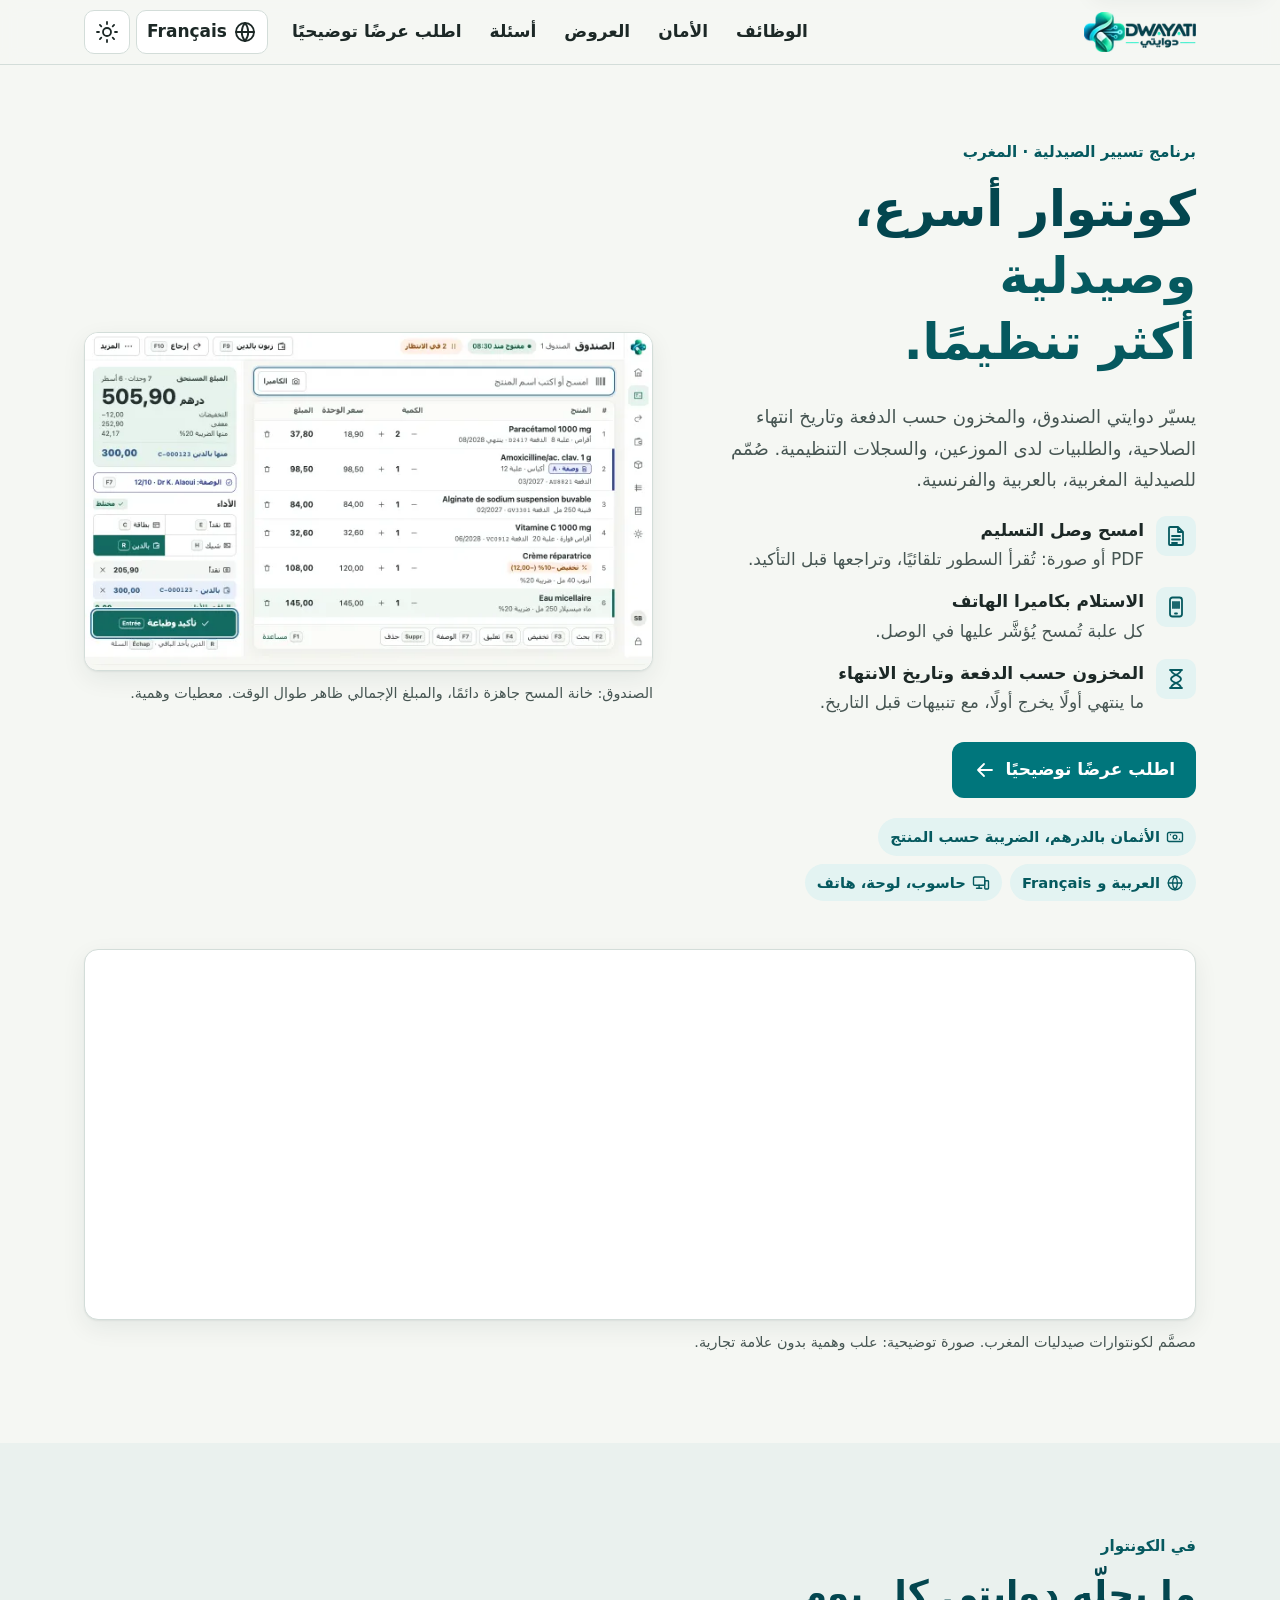
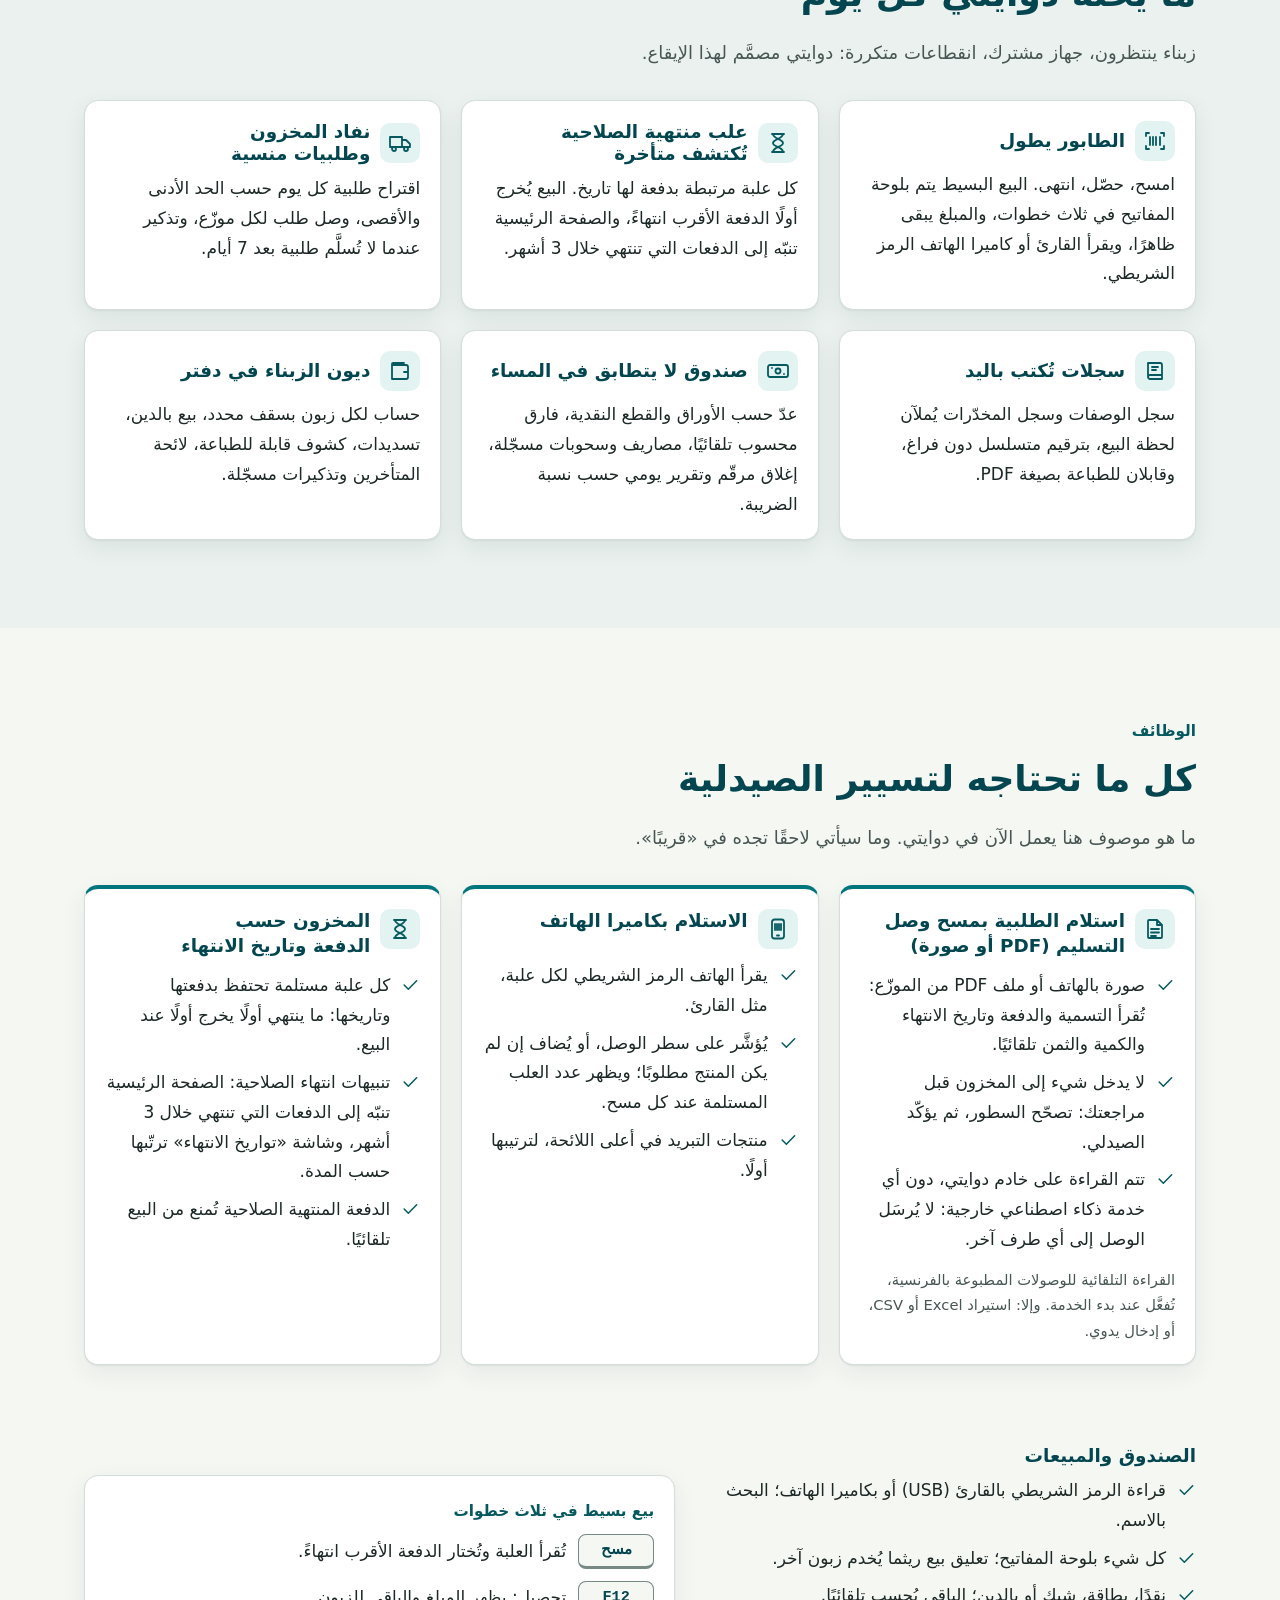
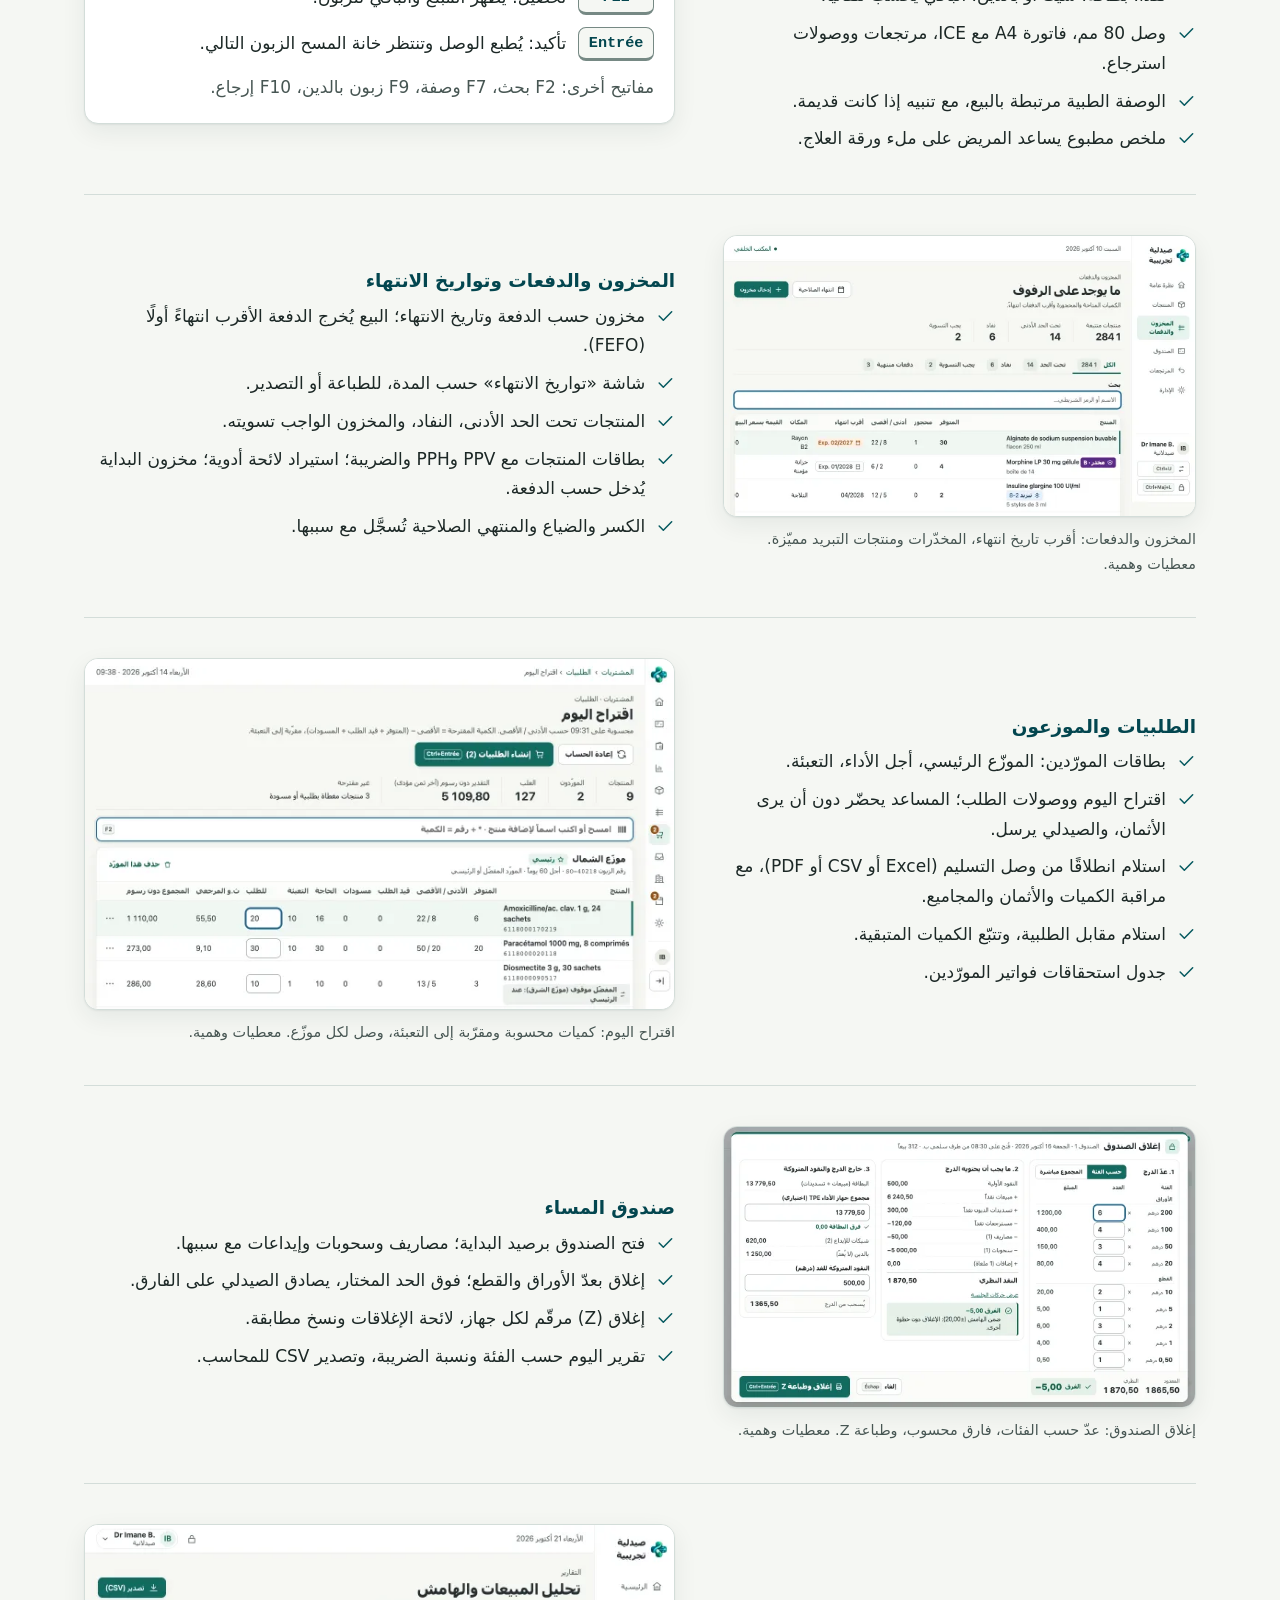
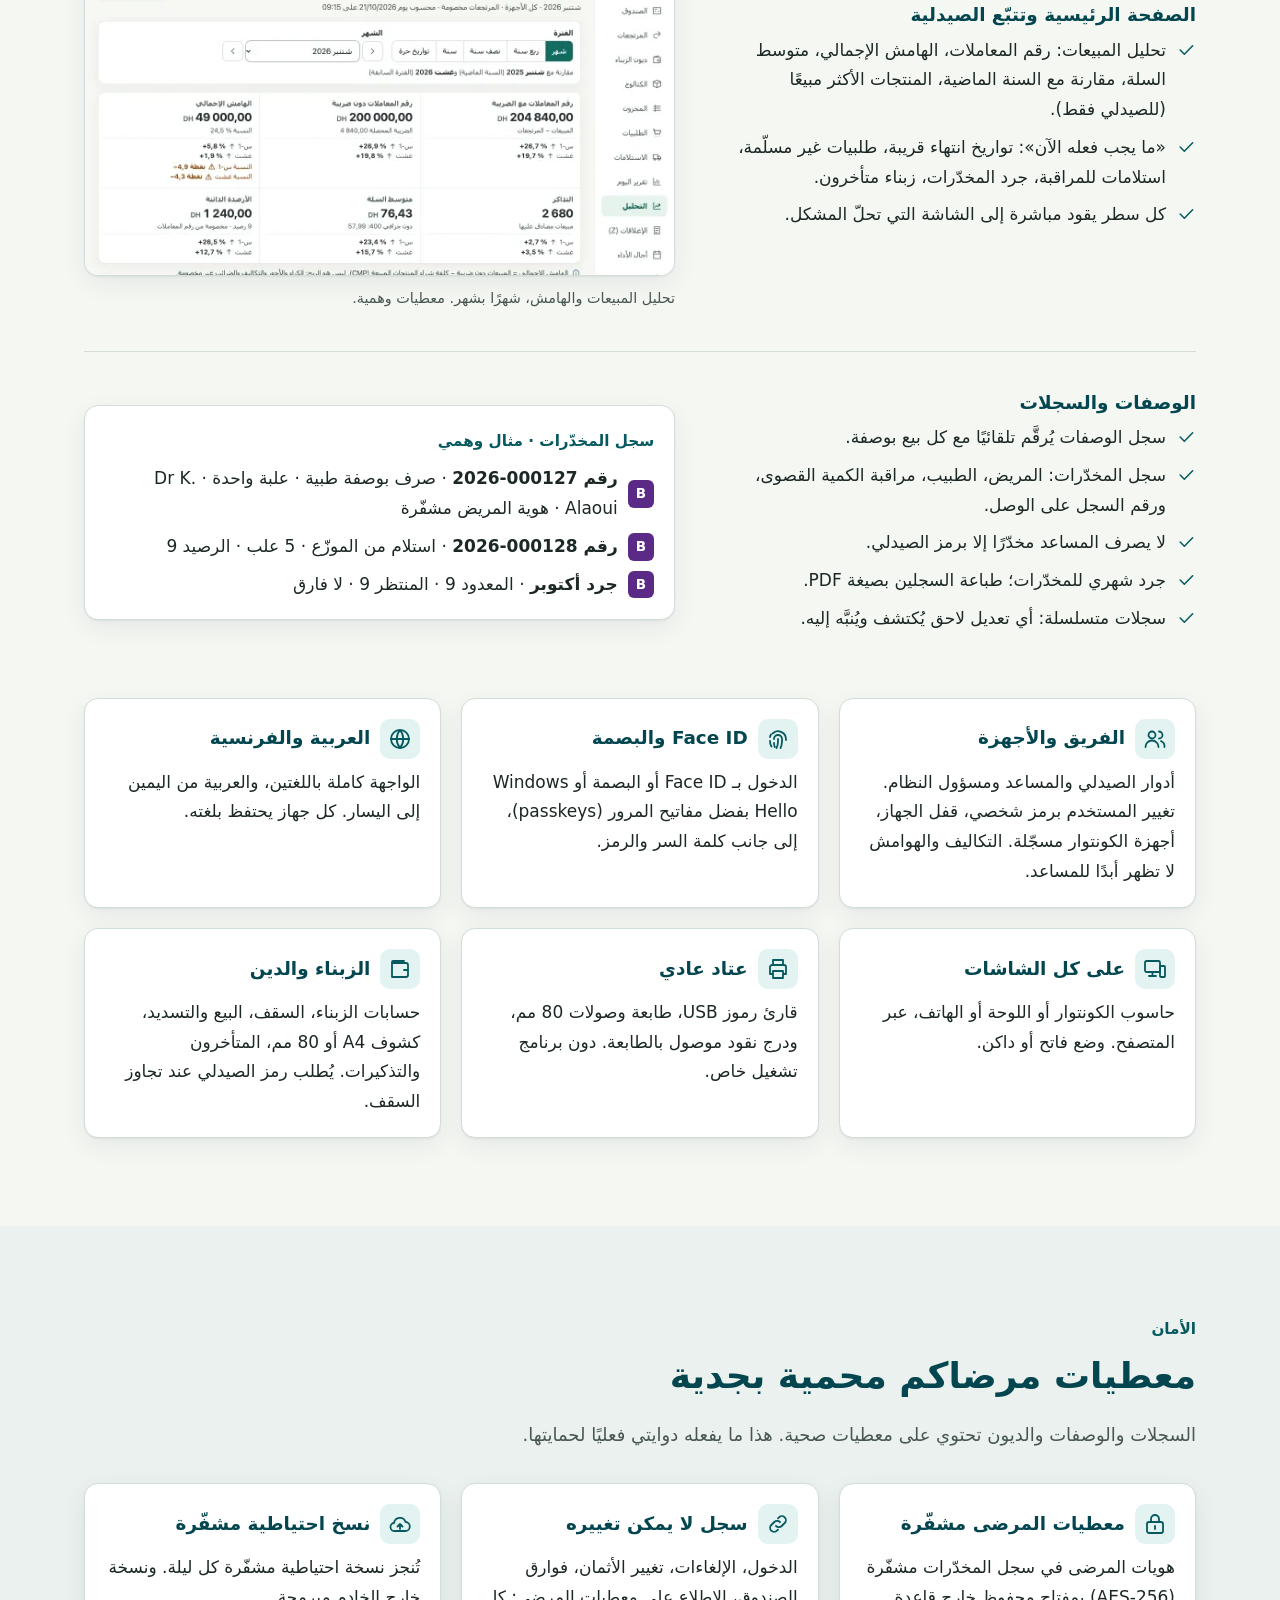
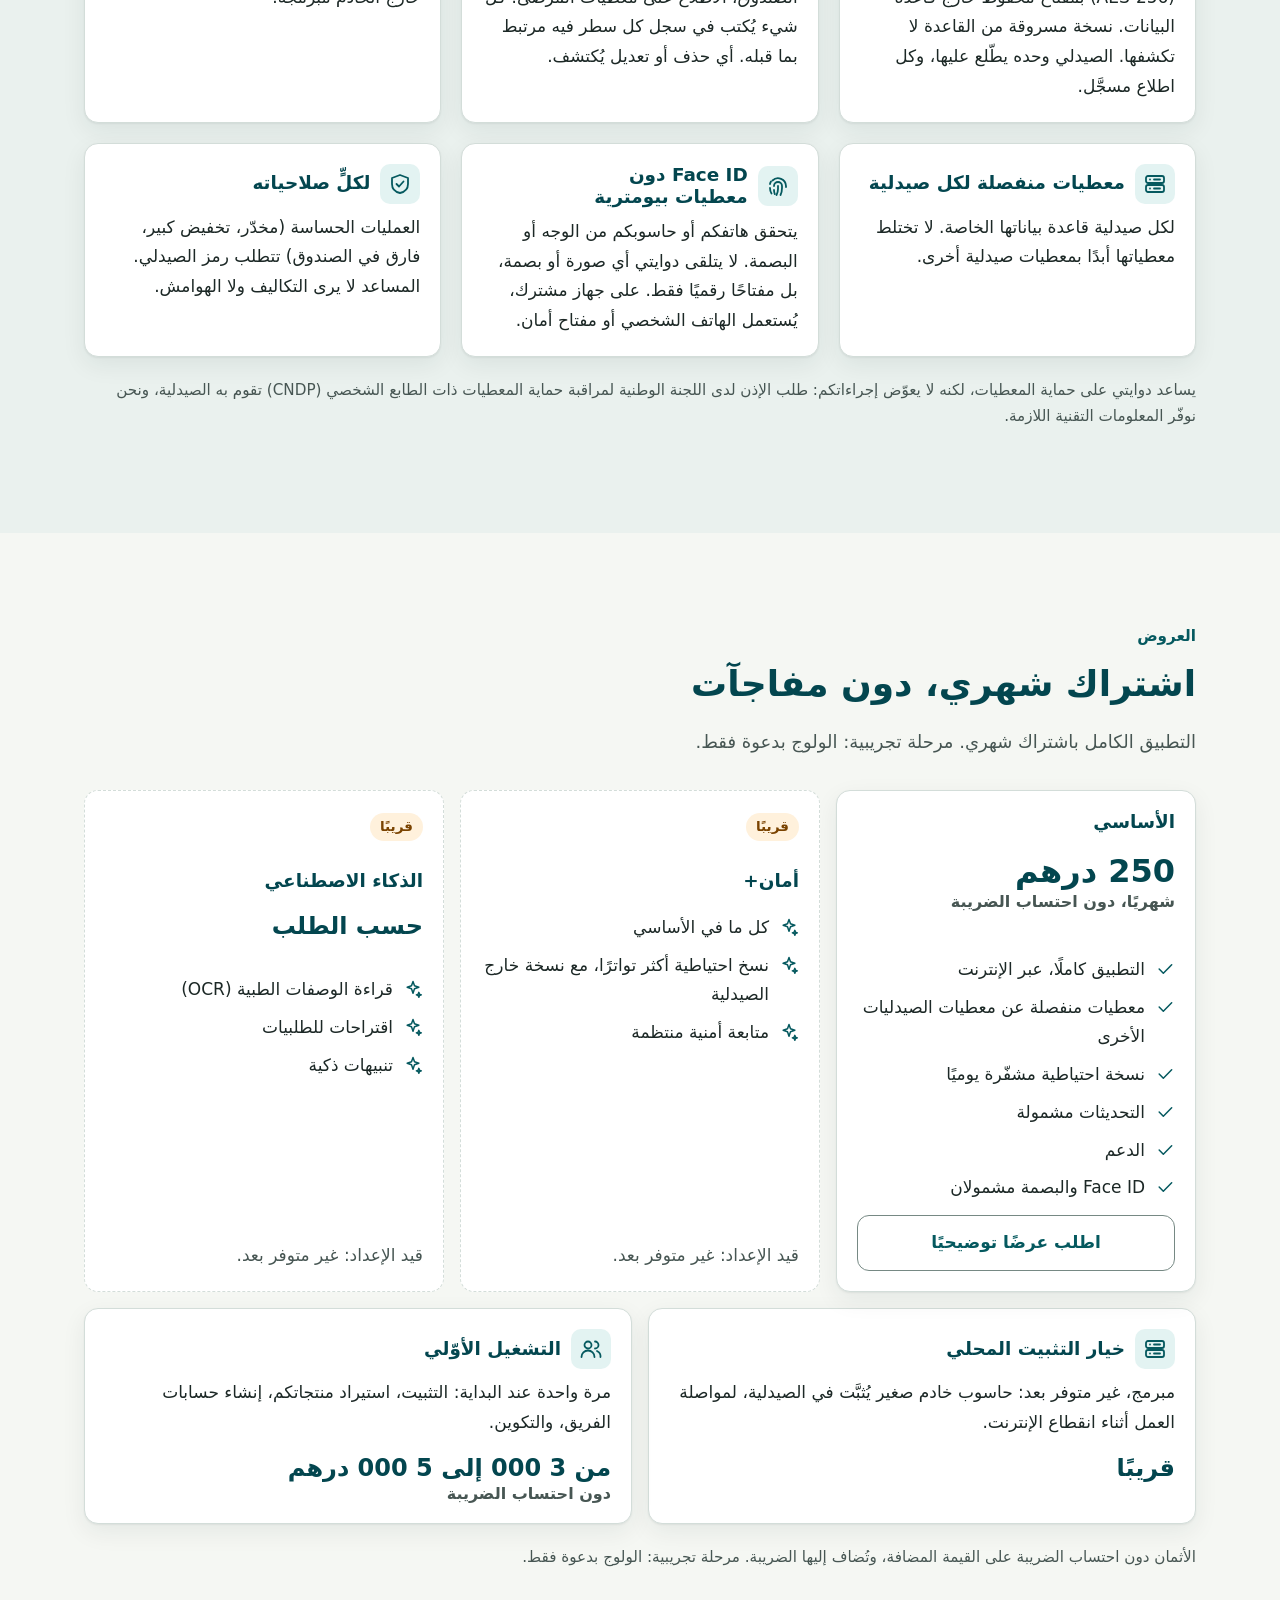
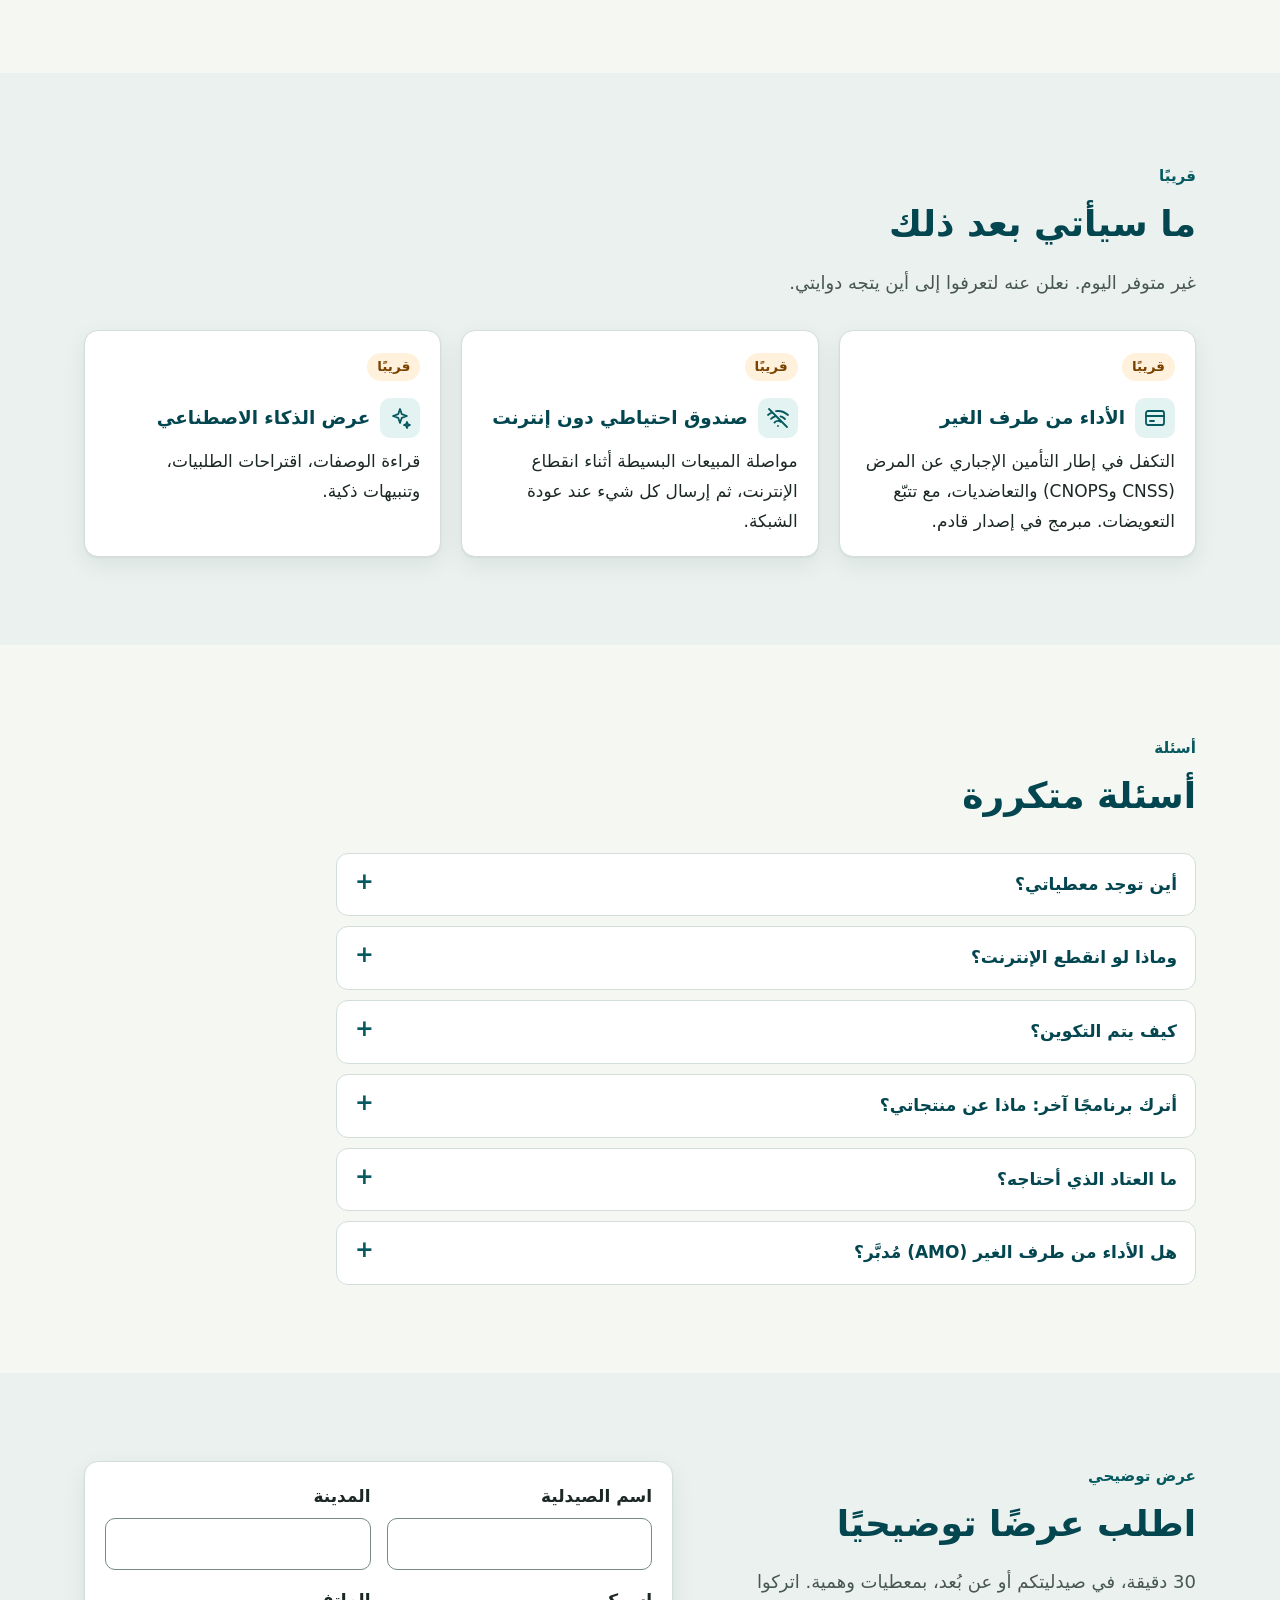
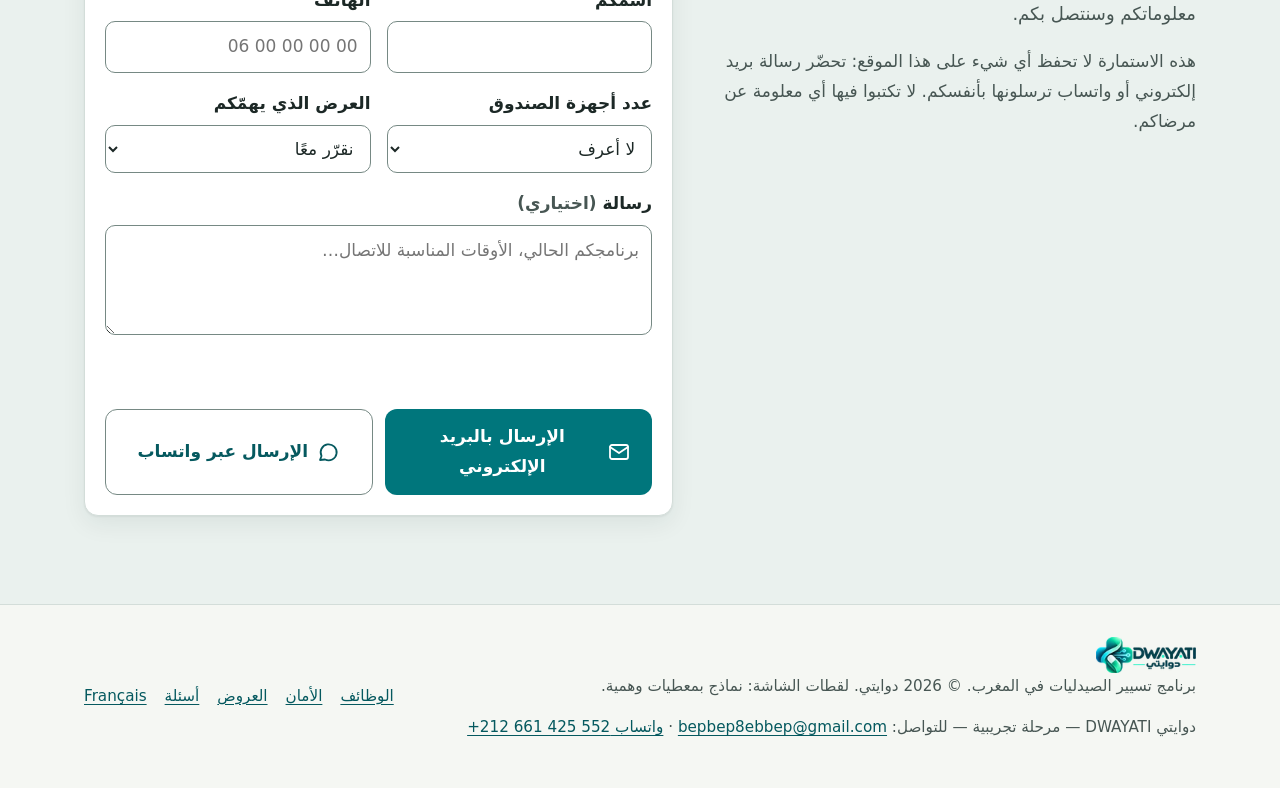
==== commit 9331880d: "Rename to DWAYATI with the new logo and the Morocco counter visual Co-Authored-By: Claude Opus 5.5 <" ====
--- a/ar/index.html
+++ b/ar/index.html
@@ -3,30 +3,30 @@
 <head>
 <meta charset="utf-8">
 <meta name="viewport" content="width=device-width, initial-scale=1">
-<title>دوايا DWAYA — برنامج تسيير الصيدليات في المغرب</title>
-<meta name="description" content="دوايا: استلام الطلبيات بمسح وصل التسليم (PDF أو صورة) أو بكاميرا الهاتف، مخزون حسب الدفعة وتاريخ الانتهاء، صندوق بقارئ الرموز الشريطية، السجلات. بالعربية والفرنسية، لصيدليات المغرب.">
+<title>دوايتي DWAYATI — برنامج تسيير الصيدليات في المغرب</title>
+<meta name="description" content="دوايتي: استلام الطلبيات بمسح وصل التسليم (PDF أو صورة) أو بكاميرا الهاتف، مخزون حسب الدفعة وتاريخ الانتهاء، صندوق بقارئ الرموز الشريطية، السجلات. بالعربية والفرنسية، لصيدليات المغرب.">
 <meta name="color-scheme" content="light dark">
 <meta name="theme-color" content="#00767C">
 <meta name="robots" content="index, follow">
 <link rel="canonical" href="https://bepbep11.github.io/dwaya-site/ar/">
 <meta property="og:type" content="website">
-<meta property="og:site_name" content="DWAYA">
+<meta property="og:site_name" content="DWAYATI">
 <meta property="og:locale" content="ar_AR">
 <meta property="og:locale:alternate" content="fr_FR">
 <meta property="og:url" content="https://bepbep11.github.io/dwaya-site/ar/">
-<meta property="og:title" content="دوايا DWAYA — برنامج تسيير الصيدليات في المغرب">
+<meta property="og:title" content="دوايتي DWAYATI — برنامج تسيير الصيدليات في المغرب">
 <meta property="og:description" content="استلام الطلبيات بمسح وصل التسليم (PDF أو صورة) أو بكاميرا الهاتف. مخزون حسب الدفعة: ما ينتهي أولًا يخرج أولًا، مع تنبيهات انتهاء الصلاحية. الصندوق والطلبيات والسجلات، بالعربية والفرنسية. مرحلة تجريبية: عرض توضيحي عند الطلب.">
 <meta property="og:image" content="https://bepbep11.github.io/dwaya-site/assets/img/og-ar.jpg">
 <meta property="og:image:type" content="image/jpeg">
 <meta property="og:image:width" content="1200">
 <meta property="og:image:height" content="630">
-<meta property="og:image:alt" content="دوايا، برنامج تسيير الصيدليات في المغرب: شاشة الصندوق مع السلة والمجموع بالدرهم.">
+<meta property="og:image:alt" content="دوايتي، برنامج تسيير الصيدليات في المغرب: الشعار، وكونتوار صيدلية مع لوحة إلكترونية وقارئ رموز شريطية وزليج.">
 <meta name="twitter:card" content="summary_large_image">
 <script src="../assets/site-mode.js" defer></script>
 <link rel="alternate" hreflang="fr" href="../index.html">
 <link rel="alternate" hreflang="ar" href="index.html">
 <link rel="icon" href="../assets/img/favicon.ico" sizes="any">
-<link rel="icon" type="image/png" sizes="32x32" href="../assets/img/dwaya-symbole-32.png">
+<link rel="icon" type="image/png" sizes="32x32" href="../assets/img/dwayati-symbole-32.png">
 <link rel="apple-touch-icon" href="../assets/img/apple-touch-icon.png">
 <link rel="stylesheet" href="../assets/site.css">
 <script>
@@ -77,8 +77,8 @@
   <div class="wrap">
     <a class="brand" href="#contenu">
       <!-- Le logo ne se retourne pas en RTL : seule sa place suit le sens de lecture. -->
-      <img class="logo-light" src="../assets/img/dwaya-horizontal-clair-48.webp" srcset="../assets/img/dwaya-horizontal-clair-48.webp 1x, ../assets/img/dwaya-horizontal-clair-48@2x.webp 2x" width="138" height="48" alt="دوايا، الصفحة الرئيسية">
-      <img class="logo-dark" src="../assets/img/dwaya-horizontal-sombre-48.webp" srcset="../assets/img/dwaya-horizontal-sombre-48.webp 1x, ../assets/img/dwaya-horizontal-sombre-48@2x.webp 2x" width="134" height="48" alt="دوايا، الصفحة الرئيسية">
+      <img class="logo-light" src="../assets/img/dwayati-horizontal-clair-48.webp" srcset="../assets/img/dwayati-horizontal-clair-48.webp 1x, ../assets/img/dwayati-horizontal-clair-48@2x.webp 2x" width="134" height="48" alt="دوايتي، الصفحة الرئيسية">
+      <img class="logo-dark" src="../assets/img/dwayati-horizontal-sombre-48.webp" srcset="../assets/img/dwayati-horizontal-sombre-48.webp 1x, ../assets/img/dwayati-horizontal-sombre-48@2x.webp 2x" width="130" height="48" alt="دوايتي، الصفحة الرئيسية">
     </a>
     <nav class="nav" id="nav" aria-label="القائمة الرئيسية">
       <ul>
@@ -106,7 +106,7 @@
     <div>
       <p class="eyebrow">برنامج تسيير الصيدلية · المغرب</p>
       <h1 id="titre">كونتوار أسرع، <span>وصيدلية أكثر تنظيمًا.</span></h1>
-      <p class="lead">يسيّر دوايا الصندوق، والمخزون حسب الدفعة وتاريخ انتهاء الصلاحية، والطلبيات لدى الموزعين، والسجلات التنظيمية. صُمّم للصيدلية المغربية، بالعربية والفرنسية.</p>
+      <p class="lead">يسيّر دوايتي الصندوق، والمخزون حسب الدفعة وتاريخ انتهاء الصلاحية، والطلبيات لدى الموزعين، والسجلات التنظيمية. صُمّم للصيدلية المغربية، بالعربية والفرنسية.</p>
       <ul class="keys" aria-label="أهم المزايا">
         <li><span class="badge-ico"><svg class="i" aria-hidden="true"><use href="#i-doc"/></svg></span><span><strong>امسح وصل التسليم</strong> PDF أو صورة: تُقرأ السطور تلقائيًا، وتراجعها قبل التأكيد.</span></li>
         <li><span class="badge-ico"><svg class="i" aria-hidden="true"><use href="#i-phone"/></svg></span><span><strong>الاستلام بكاميرا الهاتف</strong> كل علبة تُمسح يُؤشَّر عليها في الوصل.</span></li>
@@ -127,6 +127,10 @@
       </div>
       <figcaption>الصندوق: خانة المسح جاهزة دائمًا، والمبلغ الإجمالي ظاهر طوال الوقت. معطيات وهمية.</figcaption>
     </figure>
+    <figure class="maroc">
+      <img src="../assets/img/dwayati-comptoir-960.webp" srcset="../assets/img/dwayati-comptoir-640.webp 640w, ../assets/img/dwayati-comptoir-960.webp 960w, ../assets/img/dwayati-comptoir-1254.webp 1254w" sizes="(min-width: 1280px) 1200px, calc(100vw - 32px)" width="1254" height="485" loading="lazy" decoding="async" alt="كونتوار صيدلية في المغرب: علب أدوية بدون علامة تجارية، قارورة، شريط أقراص، لوحة إلكترونية تعرض برنامجًا وقارئ رموز شريطية، مع زخارف الزليج.">
+      <figcaption>مصمَّم لكونتوارات صيدليات المغرب. صورة توضيحية: علب وهمية بدون علامة تجارية.</figcaption>
+    </figure>
   </div>
 </section>
 
@@ -134,8 +138,8 @@
   <div class="wrap">
     <div class="section-head">
       <p class="eyebrow">في الكونتوار</p>
-      <h2 id="t-problemes">ما يحلّه دوايا كل يوم</h2>
-      <p class="lead">زبناء ينتظرون، جهاز مشترك، انقطاعات متكررة: دوايا مصمَّم لهذا الإيقاع.</p>
+      <h2 id="t-problemes">ما يحلّه دوايتي كل يوم</h2>
+      <p class="lead">زبناء ينتظرون، جهاز مشترك، انقطاعات متكررة: دوايتي مصمَّم لهذا الإيقاع.</p>
     </div>
     <div class="grid grid-3">
       <article class="card problem">
@@ -172,7 +176,7 @@
     <div class="section-head">
       <p class="eyebrow">الوظائف</p>
       <h2 id="t-fonctions">كل ما تحتاجه لتسيير الصيدلية</h2>
-      <p class="lead">ما هو موصوف هنا يعمل الآن في دوايا. وما سيأتي لاحقًا تجده في «قريبًا».</p>
+      <p class="lead">ما هو موصوف هنا يعمل الآن في دوايتي. وما سيأتي لاحقًا تجده في «قريبًا».</p>
     </div>
 
     <div class="grid grid-3 highlights">
@@ -181,7 +185,7 @@
         <ul class="checks">
           <li><svg class="i" aria-hidden="true"><use href="#i-check"/></svg><span>صورة بالهاتف أو ملف PDF من الموزّع: تُقرأ التسمية والدفعة وتاريخ الانتهاء والكمية والثمن تلقائيًا.</span></li>
           <li><svg class="i" aria-hidden="true"><use href="#i-check"/></svg><span>لا يدخل شيء إلى المخزون قبل مراجعتك: تصحّح السطور، ثم يؤكّد الصيدلي.</span></li>
-          <li><svg class="i" aria-hidden="true"><use href="#i-check"/></svg><span>تتم القراءة على خادم دوايا، دون أي خدمة ذكاء اصطناعي خارجية: لا يُرسَل الوصل إلى أي طرف آخر.</span></li>
+          <li><svg class="i" aria-hidden="true"><use href="#i-check"/></svg><span>تتم القراءة على خادم دوايتي، دون أي خدمة ذكاء اصطناعي خارجية: لا يُرسَل الوصل إلى أي طرف آخر.</span></li>
         </ul>
         <p class="muted small">القراءة التلقائية للوصولات المطبوعة بالفرنسية، تُفعَّل عند بدء الخدمة. وإلا: استيراد Excel أو CSV، أو إدخال يدوي.</p>
       </article>
@@ -347,7 +351,7 @@
     <div class="section-head">
       <p class="eyebrow">الأمان</p>
       <h2 id="t-securite">معطيات مرضاكم محمية بجدية</h2>
-      <p class="lead">السجلات والوصفات والديون تحتوي على معطيات صحية. هذا ما يفعله دوايا فعليًا لحمايتها.</p>
+      <p class="lead">السجلات والوصفات والديون تحتوي على معطيات صحية. هذا ما يفعله دوايتي فعليًا لحمايتها.</p>
     </div>
     <div class="grid grid-3">
       <article class="card">
@@ -368,14 +372,14 @@
       </article>
       <article class="card">
         <h3><span class="badge-ico"><svg class="i" aria-hidden="true"><use href="#i-finger"/></svg></span>Face ID دون معطيات بيومترية</h3>
-        <p>يتحقق هاتفكم أو حاسوبكم من الوجه أو البصمة. لا يتلقى دوايا أي صورة أو بصمة، بل مفتاحًا رقميًا فقط. على جهاز مشترك، يُستعمل الهاتف الشخصي أو مفتاح أمان.</p>
+        <p>يتحقق هاتفكم أو حاسوبكم من الوجه أو البصمة. لا يتلقى دوايتي أي صورة أو بصمة، بل مفتاحًا رقميًا فقط. على جهاز مشترك، يُستعمل الهاتف الشخصي أو مفتاح أمان.</p>
       </article>
       <article class="card">
         <h3><span class="badge-ico"><svg class="i" aria-hidden="true"><use href="#i-shield"/></svg></span>لكلٍّ صلاحياته</h3>
         <p>العمليات الحساسة (مخدّر، تخفيض كبير، فارق في الصندوق) تتطلب رمز الصيدلي. المساعد لا يرى التكاليف ولا الهوامش.</p>
       </article>
     </div>
-    <p class="note">يساعد دوايا على حماية المعطيات، لكنه لا يعوّض إجراءاتكم: طلب الإذن لدى اللجنة الوطنية لمراقبة حماية المعطيات ذات الطابع الشخصي (CNDP) تقوم به الصيدلية، ونحن نوفّر المعلومات التقنية اللازمة.</p>
+    <p class="note">يساعد دوايتي على حماية المعطيات، لكنه لا يعوّض إجراءاتكم: طلب الإذن لدى اللجنة الوطنية لمراقبة حماية المعطيات ذات الطابع الشخصي (CNDP) تقوم به الصيدلية، ونحن نوفّر المعلومات التقنية اللازمة.</p>
   </div>
 </section>
 
@@ -445,7 +449,7 @@
     <div class="section-head">
       <p class="eyebrow">قريبًا</p>
       <h2 id="t-bientot">ما سيأتي بعد ذلك</h2>
-      <p class="lead">غير متوفر اليوم. نعلن عنه لتعرفوا إلى أين يتجه دوايا.</p>
+      <p class="lead">غير متوفر اليوم. نعلن عنه لتعرفوا إلى أين يتجه دوايتي.</p>
     </div>
     <div class="grid grid-3">
       <article class="card">
@@ -476,11 +480,11 @@
     <div class="faq">
       <details>
         <summary>أين توجد معطياتي؟</summary>
-        <div class="answer"><p>على خادم يديره ناشر دوايا، في قاعدة بيانات منفصلة لكل صيدلية. هويات المرضى في سجل المخدّرات مشفّرة، وتُنجز نسخة احتياطية مشفّرة كل يوم. الاستضافة النهائية قيد الاختيار. الإجراء لدى اللجنة الوطنية لمراقبة حماية المعطيات ذات الطابع الشخصي (CNDP) تقوم به الصيدلية، ونحن نوفّر المعلومات التقنية اللازمة.</p></div>
+        <div class="answer"><p>على خادم يديره ناشر دوايتي، في قاعدة بيانات منفصلة لكل صيدلية. هويات المرضى في سجل المخدّرات مشفّرة، وتُنجز نسخة احتياطية مشفّرة كل يوم. الاستضافة النهائية قيد الاختيار. الإجراء لدى اللجنة الوطنية لمراقبة حماية المعطيات ذات الطابع الشخصي (CNDP) تقوم به الصيدلية، ونحن نوفّر المعلومات التقنية اللازمة.</p></div>
       </details>
       <details>
         <summary>وماذا لو انقطع الإنترنت؟</summary>
-        <div class="answer"><p>دوايا يحتاج إلى الإنترنت. ننصح باتصال ثانٍ احتياطي (موجّه 4G يتولى الأمر تلقائيًا): هكذا تمرّ أغلب الانقطاعات دون أن تُلاحَظ. صندوق احتياطي دون إنترنت وتثبيت داخل الصيدلية مبرمجان، وغير متوفرين بعد (انظر «قريبًا»).</p></div>
+        <div class="answer"><p>دوايتي يحتاج إلى الإنترنت. ننصح باتصال ثانٍ احتياطي (موجّه 4G يتولى الأمر تلقائيًا): هكذا تمرّ أغلب الانقطاعات دون أن تُلاحَظ. صندوق احتياطي دون إنترنت وتثبيت داخل الصيدلية مبرمجان، وغير متوفرين بعد (انظر «قريبًا»).</p></div>
       </details>
       <details>
         <summary>كيف يتم التكوين؟</summary>
@@ -496,7 +500,7 @@
       </details>
       <details>
         <summary>هل الأداء من طرف الغير (AMO) مُدبَّر؟</summary>
-        <div class="answer"><p>ليس بعد. يطبع دوايا حاليًا ملخصًا يساعد المريض على ملء ورقة العلاج. التكفل في إطار AMO (CNSS وCNOPS) والتعاضديات مبرمج في إصدار قادم.</p></div>
+        <div class="answer"><p>ليس بعد. يطبع دوايتي حاليًا ملخصًا يساعد المريض على ملء ورقة العلاج. التكفل في إطار AMO (CNSS وCNOPS) والتعاضديات مبرمج في إصدار قادم.</p></div>
       </details>
     </div>
   </div>
@@ -543,10 +547,10 @@
 <footer>
   <div class="wrap">
     <div>
-      <img class="logo-light" src="../assets/img/dwaya-horizontal-clair-48.webp" srcset="../assets/img/dwaya-horizontal-clair-48.webp 1x, ../assets/img/dwaya-horizontal-clair-48@2x.webp 2x" width="104" height="36" alt="دوايا" loading="lazy">
-      <img class="logo-dark" src="../assets/img/dwaya-horizontal-sombre-48.webp" srcset="../assets/img/dwaya-horizontal-sombre-48.webp 1x, ../assets/img/dwaya-horizontal-sombre-48@2x.webp 2x" width="101" height="36" alt="دوايا" loading="lazy">
-      <p>برنامج تسيير الصيدليات في المغرب. © 2026 دوايا. لقطات الشاشة: نماذج بمعطيات وهمية.</p>
-      <p class="legal">دوايا DWAYA — مرحلة تجريبية — للتواصل: <a href="mailto:bepbep8ebbep@gmail.com" dir="ltr">bepbep8ebbep@gmail.com</a> · <a href="https://wa.me/212661425552" rel="noopener" target="_blank">واتساب <bdi dir="ltr">+212 661 425 552</bdi></a></p>
+      <img class="logo-light" src="../assets/img/dwayati-horizontal-clair-48.webp" srcset="../assets/img/dwayati-horizontal-clair-48.webp 1x, ../assets/img/dwayati-horizontal-clair-48@2x.webp 2x" width="101" height="36" alt="دوايتي" loading="lazy">
+      <img class="logo-dark" src="../assets/img/dwayati-horizontal-sombre-48.webp" srcset="../assets/img/dwayati-horizontal-sombre-48.webp 1x, ../assets/img/dwayati-horizontal-sombre-48@2x.webp 2x" width="98" height="36" alt="دوايتي" loading="lazy">
+      <p>برنامج تسيير الصيدليات في المغرب. © 2026 دوايتي. لقطات الشاشة: نماذج بمعطيات وهمية.</p>
+      <p class="legal">دوايتي DWAYATI — مرحلة تجريبية — للتواصل: <a href="mailto:bepbep8ebbep@gmail.com" dir="ltr">bepbep8ebbep@gmail.com</a> · <a href="https://wa.me/212661425552" rel="noopener" target="_blank">واتساب <bdi dir="ltr">+212 661 425 552</bdi></a></p>
     </div>
     <nav class="links" aria-label="روابط أسفل الصفحة">
       <a href="#fonctions">الوظائف</a><a href="#securite">الأمان</a><a href="#offres">العروض</a><a href="#questions">أسئلة</a><a href="../index.html" hreflang="fr" lang="fr">Français</a>
--- a/assets/site.css
+++ b/assets/site.css
@@ -152,6 +152,14 @@
 .shot .frame { border-radius: var(--radius); overflow: hidden; border: 1px solid var(--line); box-shadow: var(--shadow); background: var(--surface); }
 .shot figcaption { margin-block-start: 10px; font-size: .9rem; color: var(--muted); }
 :root[data-theme="dark"] .shot img { filter: brightness(.92); }
+
+/* Visuel « comptoir du Maroc » sous l'accroche (découpe sans texte de l'affiche DWAYATI, emballages sans marque) */
+.maroc { grid-column: 1 / -1; margin: 0; }
+.maroc img { display: block; width: 100%; height: auto; border-radius: var(--radius); border: 1px solid var(--line); box-shadow: var(--shadow); background: var(--surface); }
+.maroc figcaption { margin-block-start: 10px; font-size: .9rem; color: var(--muted); }
+@media (min-width: 960px) { .maroc img { aspect-ratio: 3 / 1; object-fit: cover; object-position: 50% 45%; } }
+:root[data-theme="dark"] .maroc img { filter: brightness(.9); }
+@media (prefers-color-scheme: dark) { :root:not([data-theme="light"]) .maroc img { filter: brightness(.9); } }
 
 /* Cartes */
 .grid { display: grid; gap: 16px; }
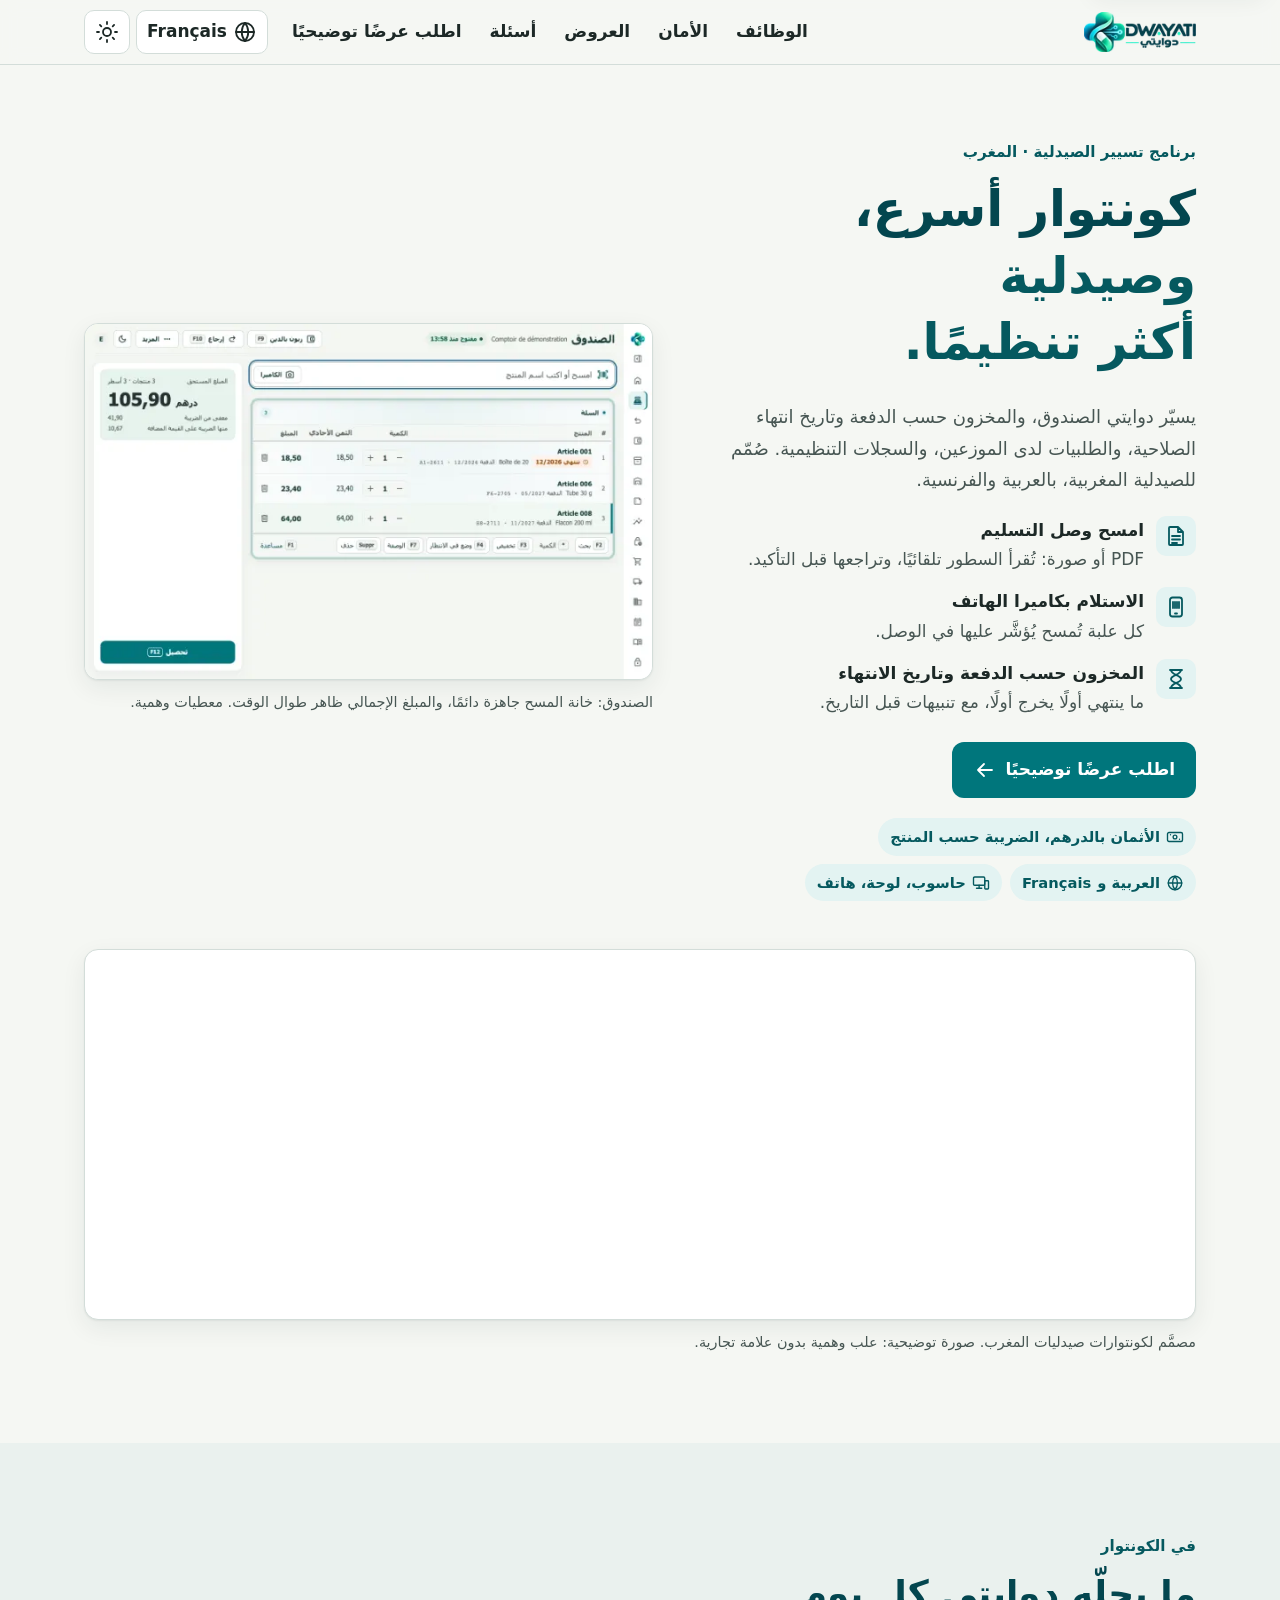
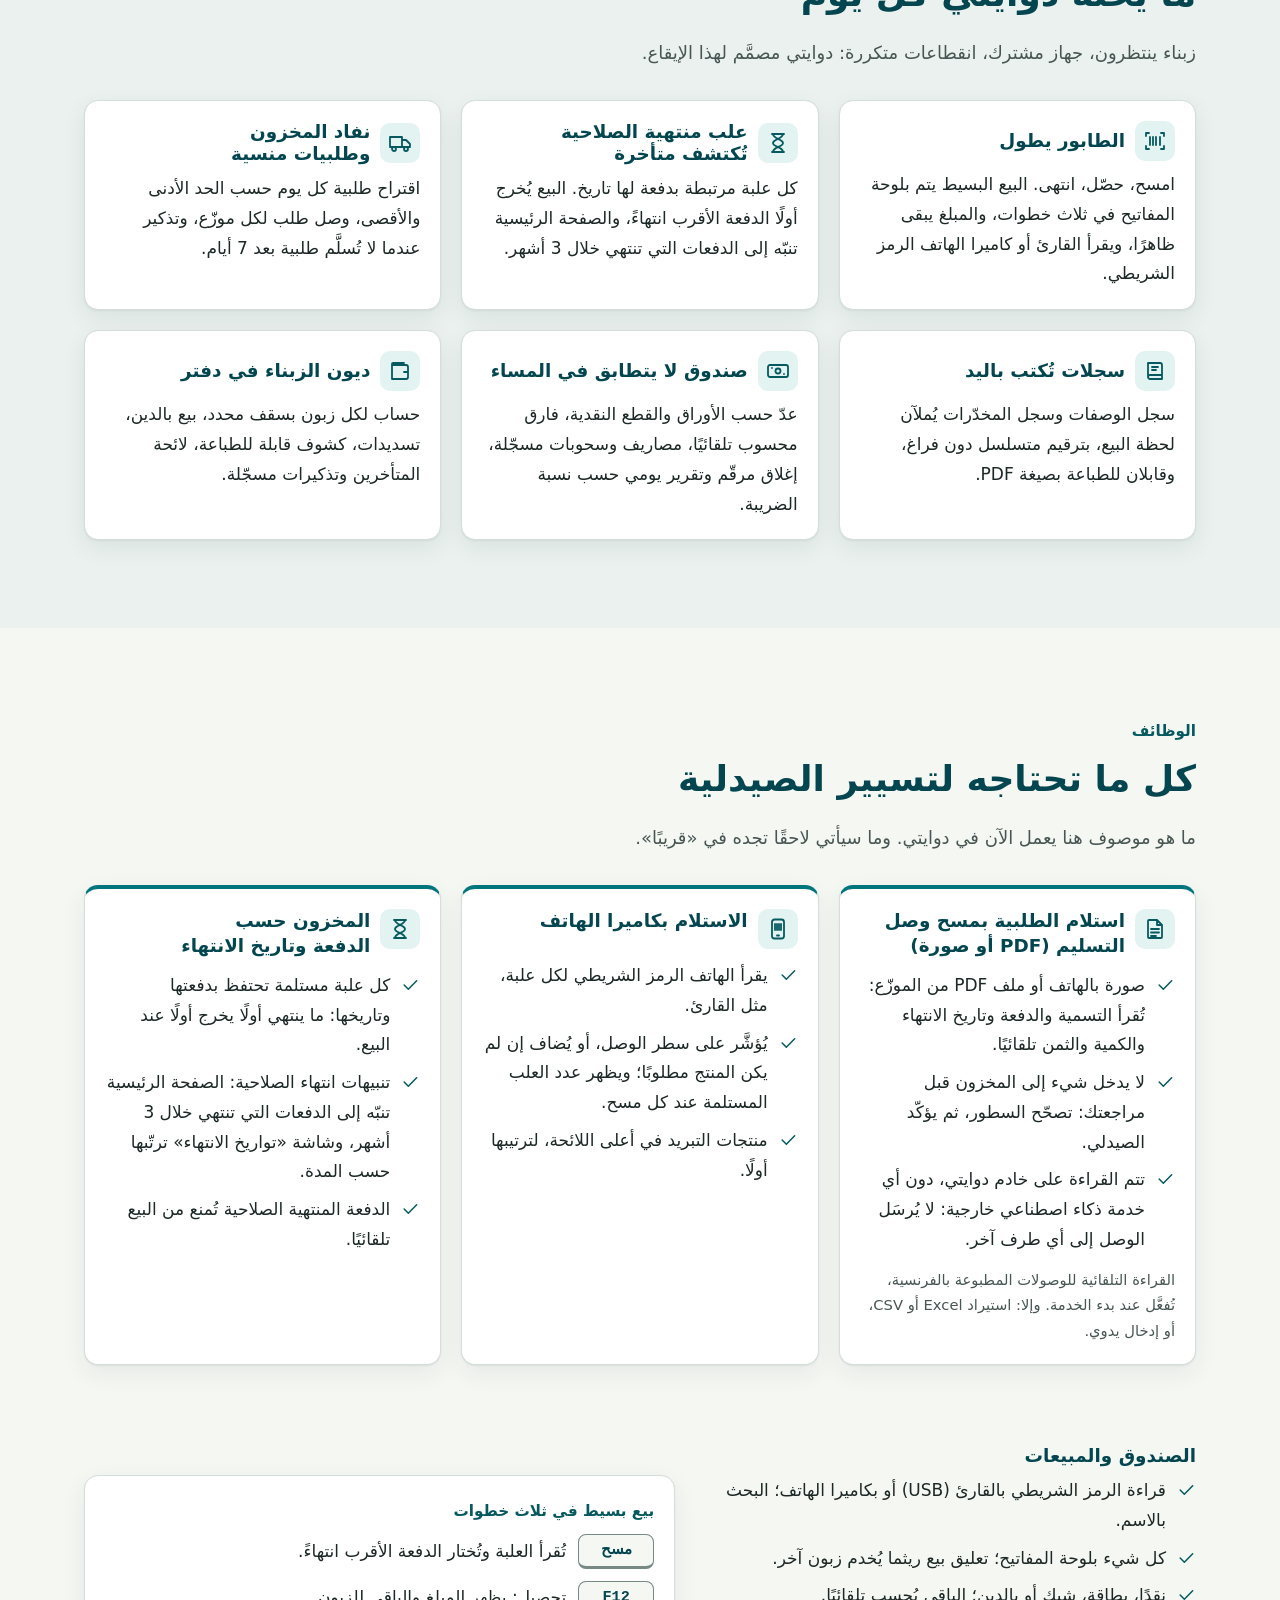
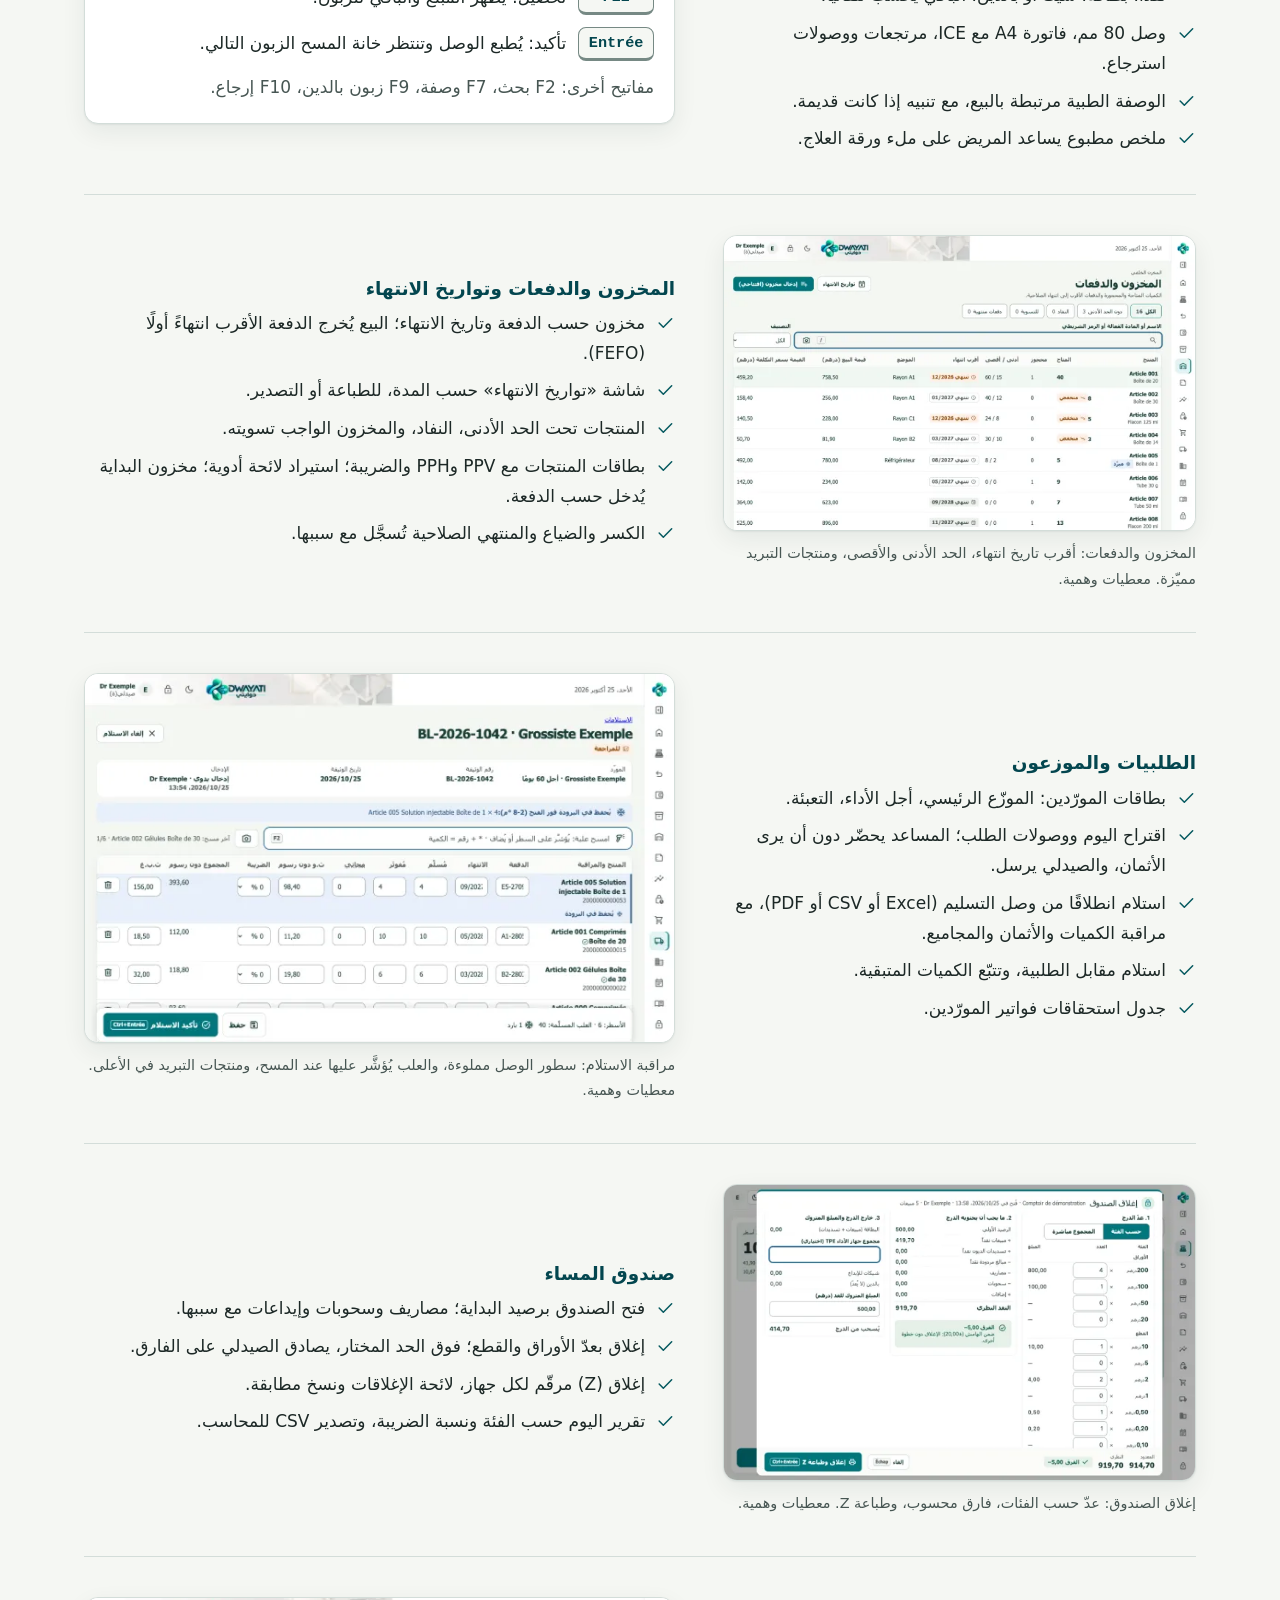
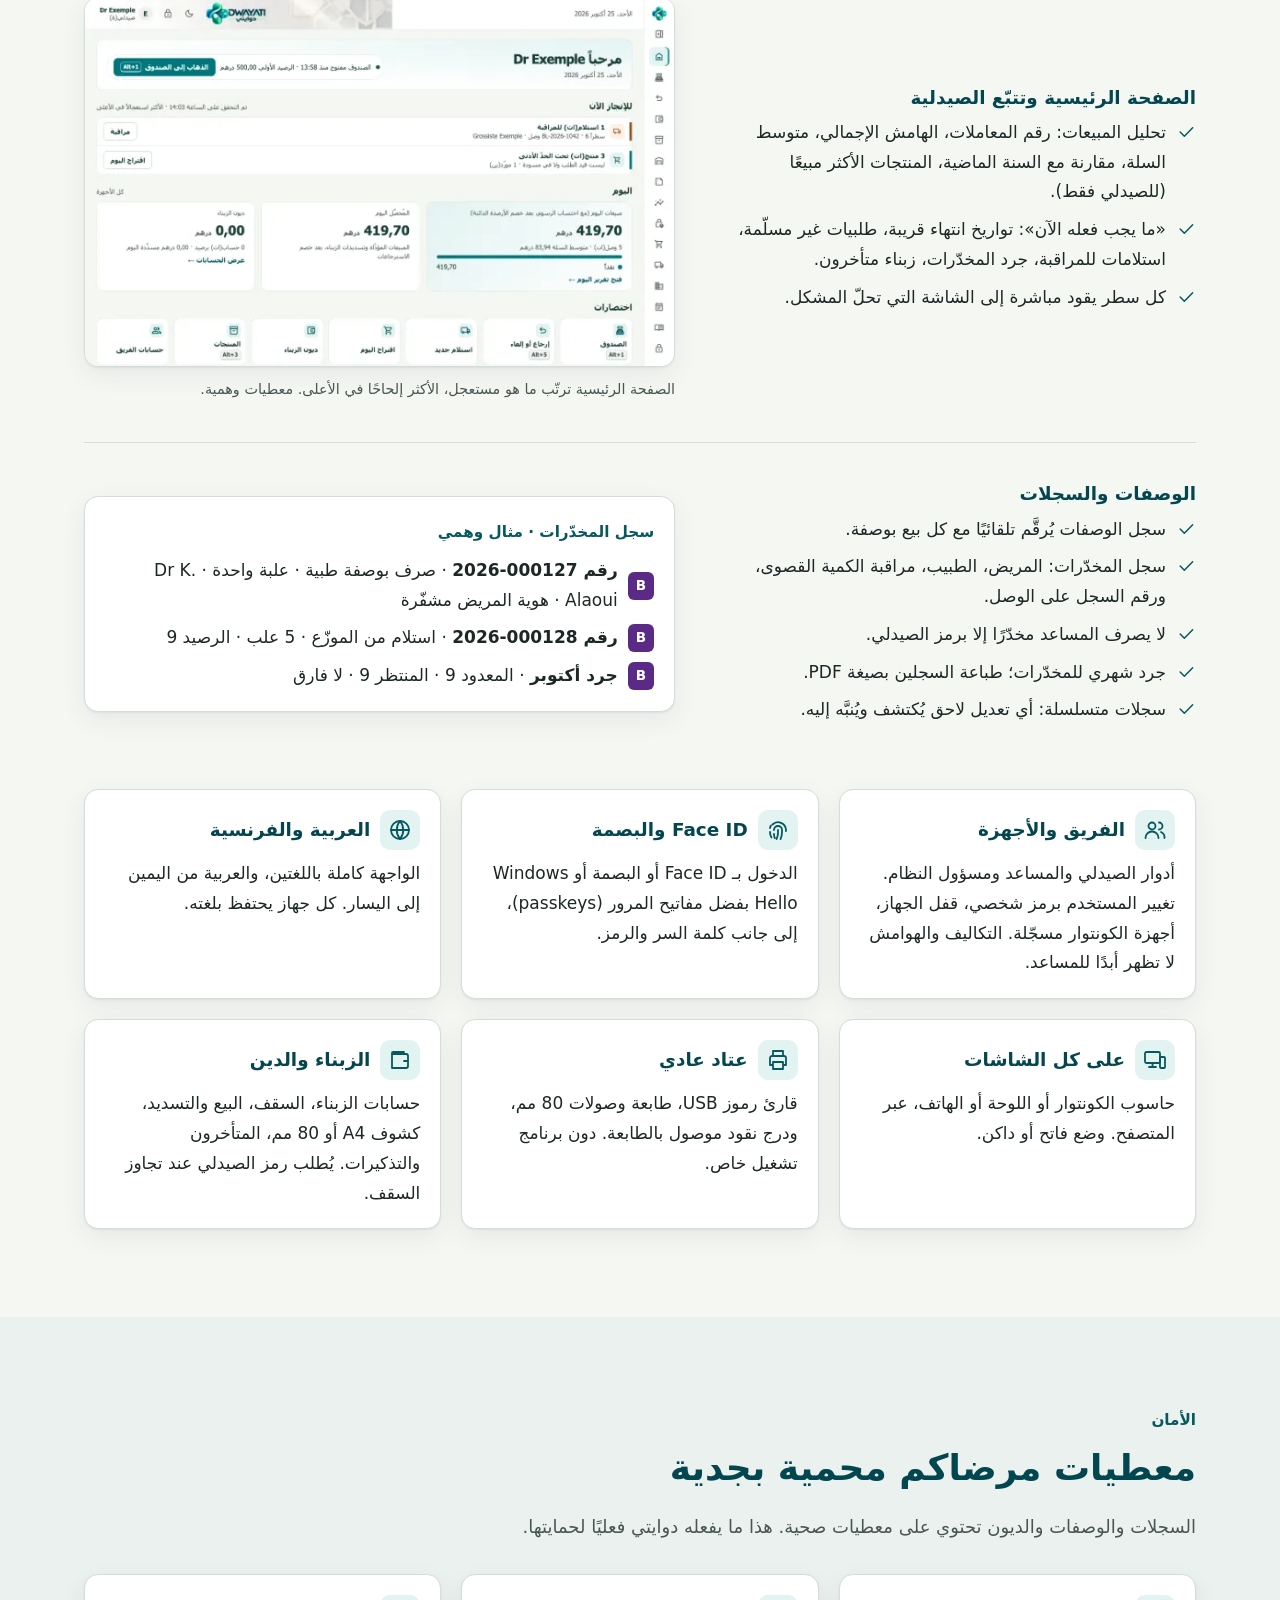
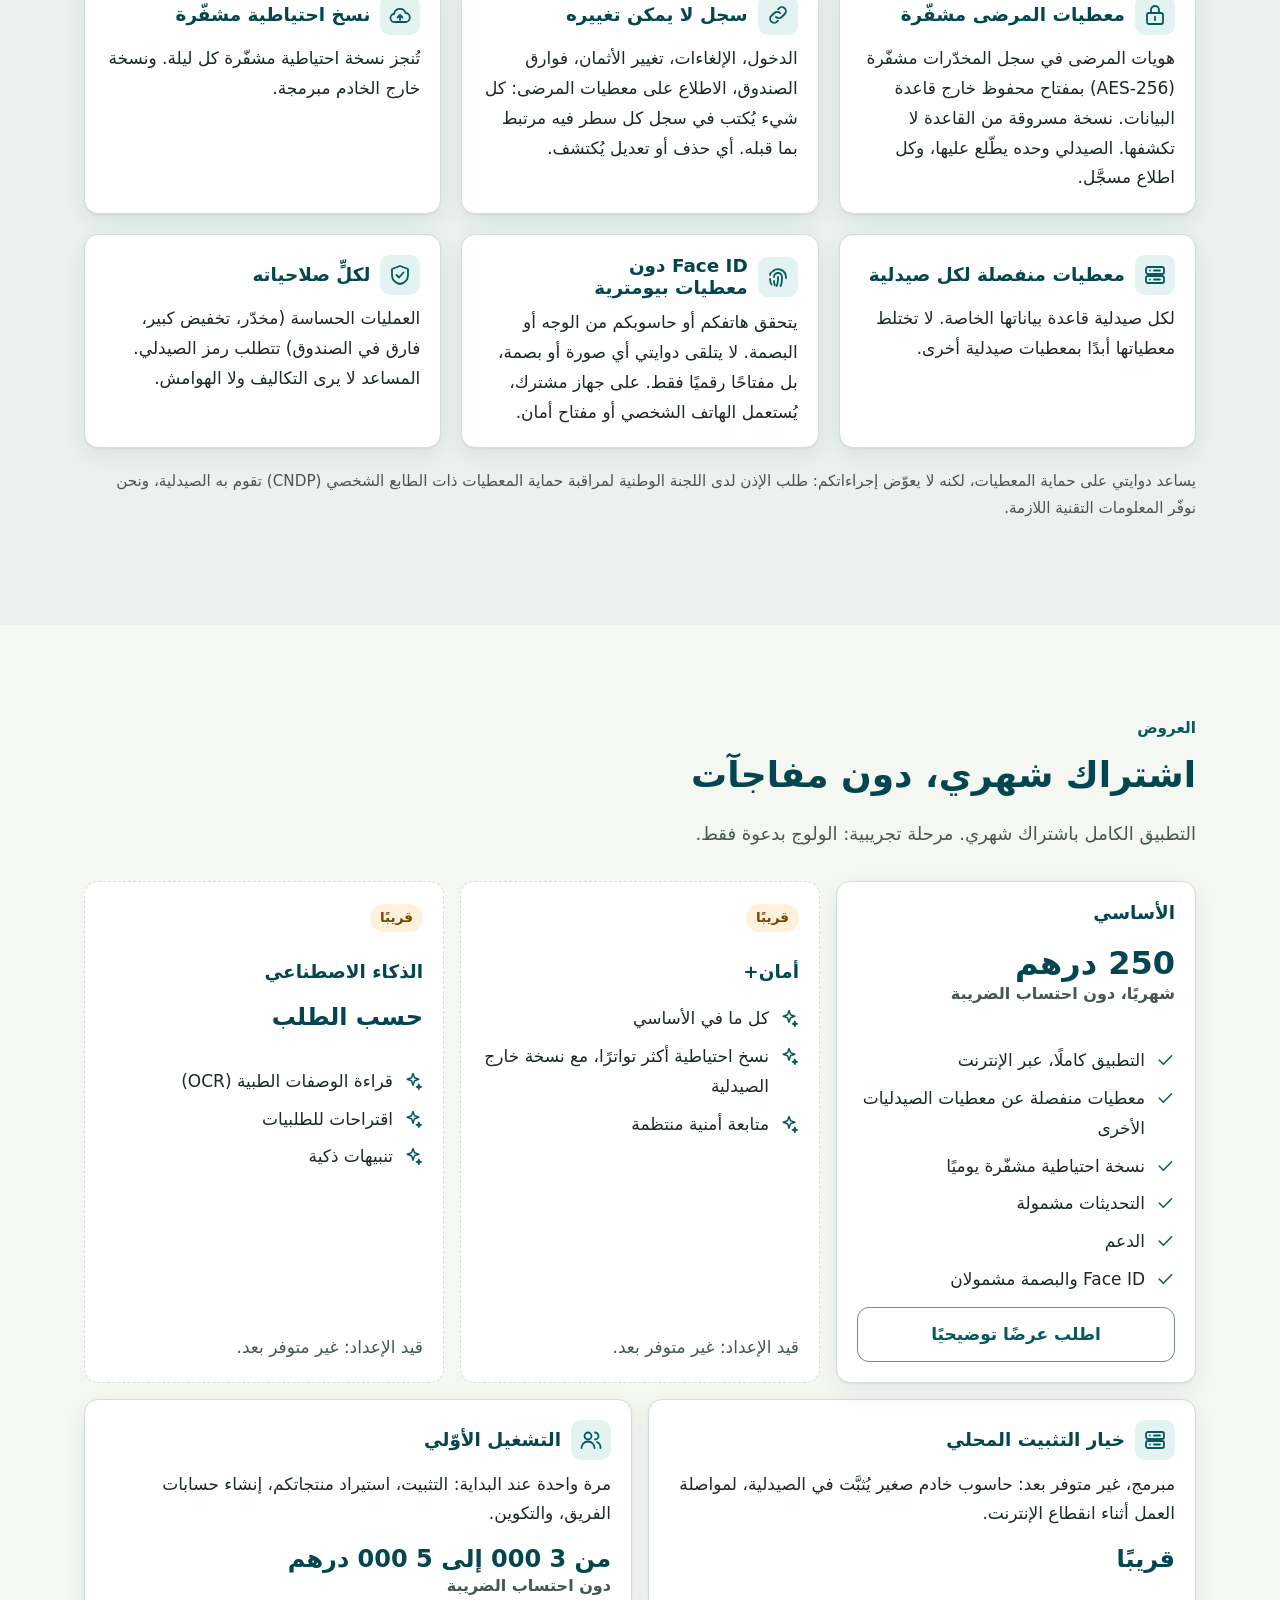
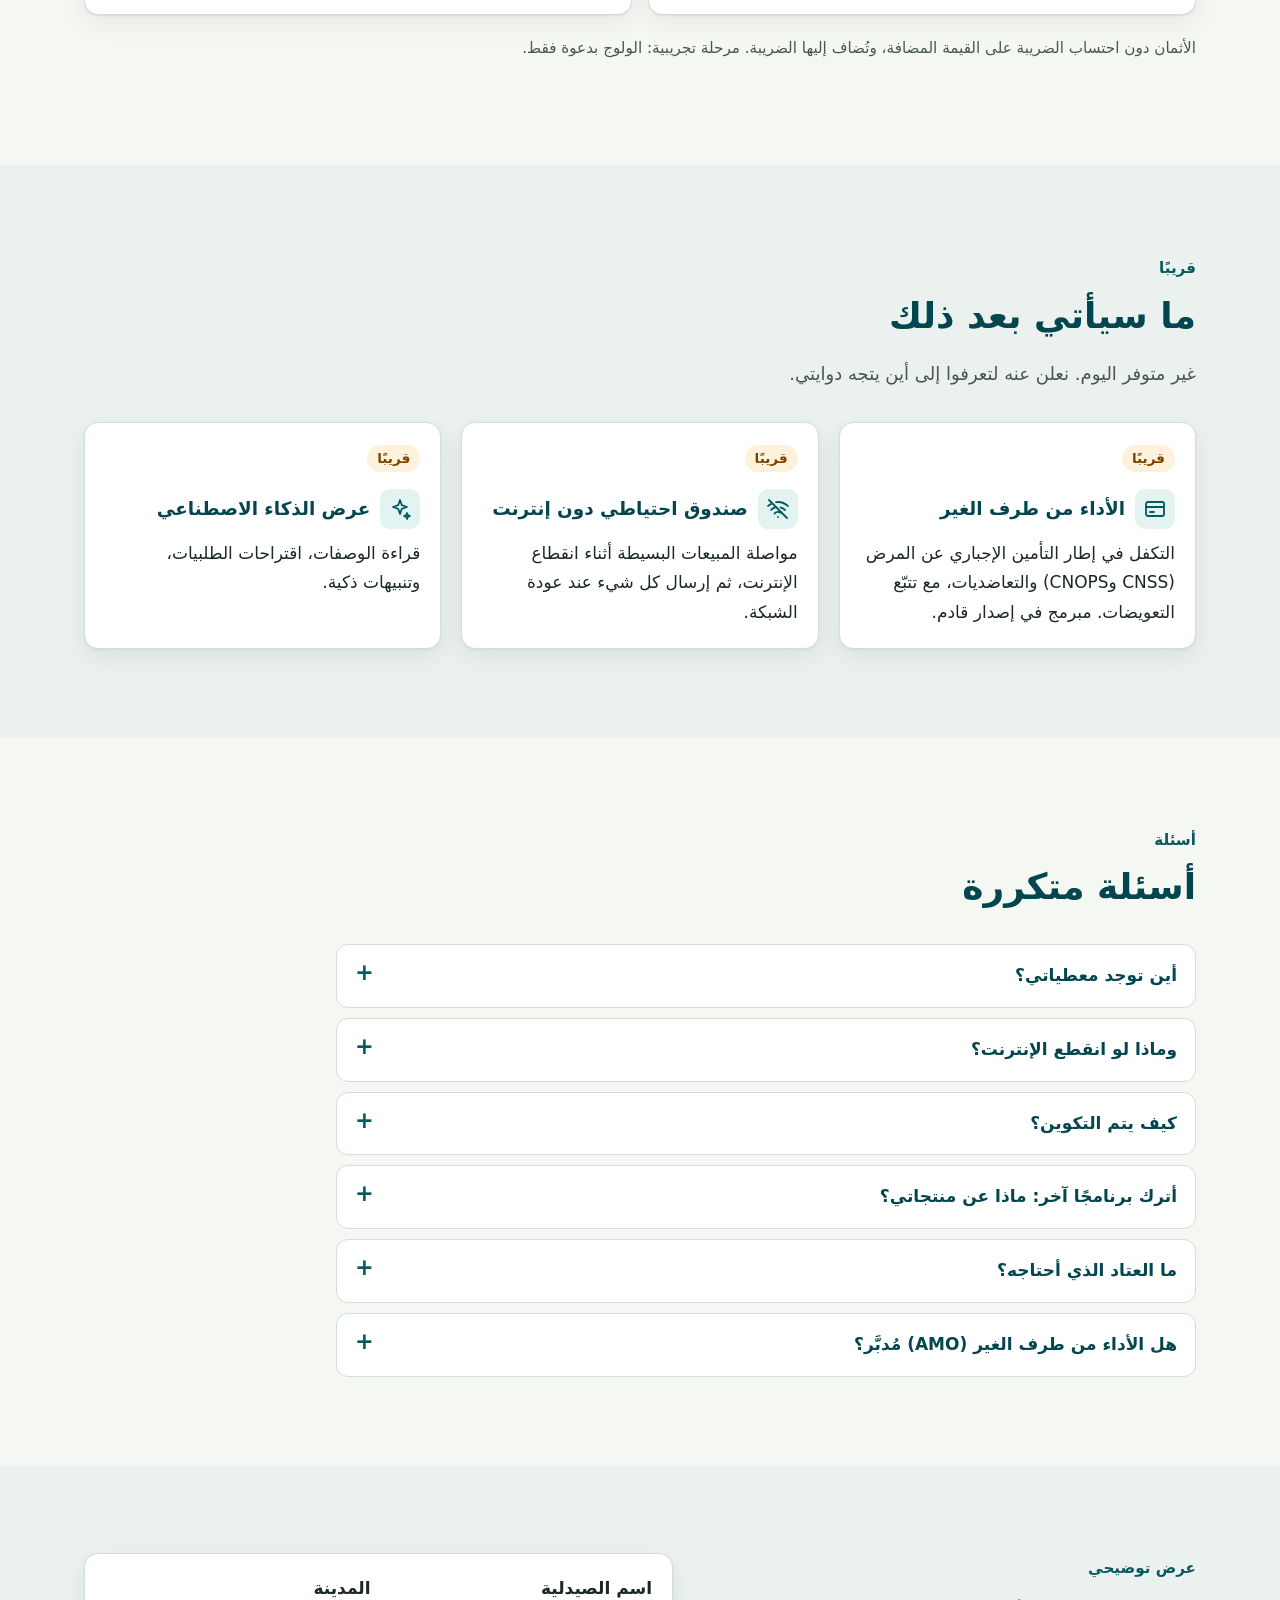
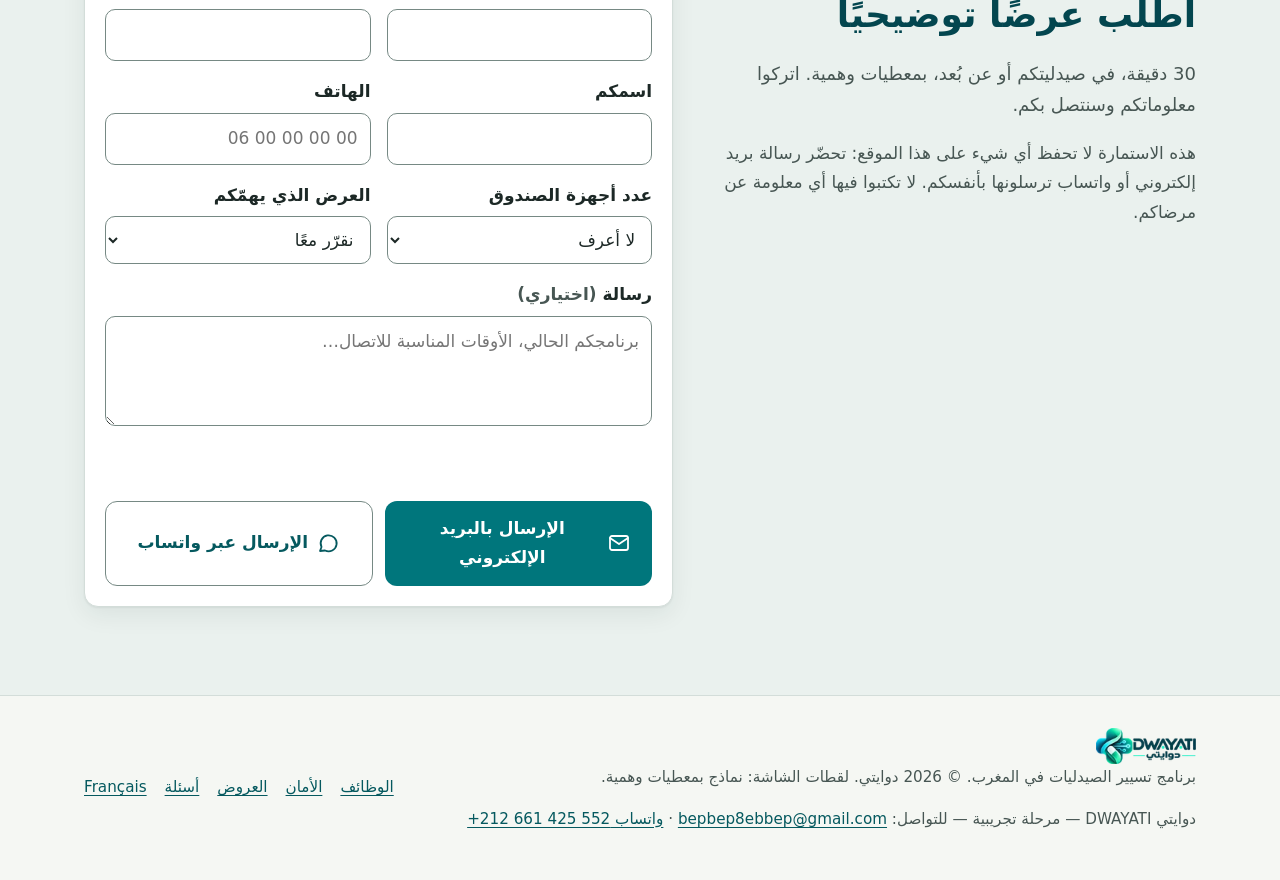
==== commit 25a769f2: "Show real DWAYATI screenshots, light and dark Co-Authored-By: Claude Opus 5.5 <noreply@anthropic.com" ====
--- a/ar/index.html
+++ b/ar/index.html
@@ -123,7 +123,7 @@
     </div>
     <figure class="shot">
       <div class="frame">
-        <img src="../assets/captures/caisse-ar-1280.webp" srcset="../assets/captures/caisse-ar-640.webp 640w, ../assets/captures/caisse-ar-1280.webp 1280w" sizes="(min-width: 960px) 600px, calc(100vw - 32px)" width="1280" height="760" fetchpriority="high" alt="شاشة الصندوق بالعربية: خانة المسح في الأعلى، سلة من ستة منتجات مع الدفعة وتاريخ الانتهاء، المبلغ المستحق 505,90 درهم، أداء مختلط نقدًا وبالدين.">
+        <img class="shot-light" src="../assets/captures/caisse-ar-1280.webp" srcset="../assets/captures/caisse-ar-640.webp 640w, ../assets/captures/caisse-ar-1280.webp 1280w" sizes="(min-width: 960px) 600px, calc(100vw - 32px)" fetchpriority="high" width="1280" height="800" alt="شاشة الصندوق بالعربية: خانة المسح في الأعلى، سلة من ثلاثة منتجات مع الدفعة وتاريخ الانتهاء، المبلغ المستحق 105,90 درهم ظاهر دائمًا، وزر التحصيل F12."><img class="shot-dark" src="../assets/captures/caisse-ar-sombre-1280.webp" srcset="../assets/captures/caisse-ar-sombre-640.webp 640w, ../assets/captures/caisse-ar-sombre-1280.webp 1280w" sizes="(min-width: 960px) 600px, calc(100vw - 32px)" loading="lazy" decoding="async" width="1280" height="800" alt="شاشة الصندوق بالعربية: خانة المسح في الأعلى، سلة من ثلاثة منتجات مع الدفعة وتاريخ الانتهاء، المبلغ المستحق 105,90 درهم ظاهر دائمًا، وزر التحصيل F12.">
       </div>
       <figcaption>الصندوق: خانة المسح جاهزة دائمًا، والمبلغ الإجمالي ظاهر طوال الوقت. معطيات وهمية.</figcaption>
     </figure>
@@ -242,8 +242,8 @@
         </ul>
       </div>
       <figure class="shot">
-        <div class="frame"><img src="../assets/captures/stock-ar-1280.webp" srcset="../assets/captures/stock-ar-640.webp 640w, ../assets/captures/stock-ar-1280.webp 1280w" sizes="(min-width: 960px) 620px, calc(100vw - 32px)" width="1280" height="760" loading="lazy" decoding="async" alt="شاشة المخزون والدفعات بالعربية: عدد المنتجات المتابعة، تحت الحد الأدنى، النفاد؛ لائحة مع أقرب تاريخ انتهاء، ومخدّر مميّز باللون البنفسجي."></div>
-        <figcaption>المخزون والدفعات: أقرب تاريخ انتهاء، المخدّرات ومنتجات التبريد مميّزة. معطيات وهمية.</figcaption>
+        <div class="frame"><img class="shot-light" src="../assets/captures/stock-ar-1280.webp" srcset="../assets/captures/stock-ar-640.webp 640w, ../assets/captures/stock-ar-1280.webp 1280w" sizes="(min-width: 960px) 620px, calc(100vw - 32px)" loading="lazy" decoding="async" width="1280" height="800" alt="شاشة المخزون والدفعات بالعربية: ستة عشر منتجًا متابعًا، ثلاثة تحت الحد الأدنى؛ لكل منتج المتاح والحد الأدنى والأقصى وأقرب تاريخ انتهاء والموضع، ومنتج مبرّد مميّز."><img class="shot-dark" src="../assets/captures/stock-ar-sombre-1280.webp" srcset="../assets/captures/stock-ar-sombre-640.webp 640w, ../assets/captures/stock-ar-sombre-1280.webp 1280w" sizes="(min-width: 960px) 620px, calc(100vw - 32px)" loading="lazy" decoding="async" width="1280" height="800" alt="شاشة المخزون والدفعات بالعربية: ستة عشر منتجًا متابعًا، ثلاثة تحت الحد الأدنى؛ لكل منتج المتاح والحد الأدنى والأقصى وأقرب تاريخ انتهاء والموضع، ومنتج مبرّد مميّز."></div>
+        <figcaption>المخزون والدفعات: أقرب تاريخ انتهاء، الحد الأدنى والأقصى، ومنتجات التبريد مميّزة. معطيات وهمية.</figcaption>
       </figure>
     </article>
 
@@ -259,8 +259,8 @@
         </ul>
       </div>
       <figure class="shot">
-        <div class="frame"><img src="../assets/captures/commandes-ar-1280.webp" srcset="../assets/captures/commandes-ar-640.webp 640w, ../assets/captures/commandes-ar-1280.webp 1280w" sizes="(min-width: 960px) 620px, calc(100vw - 32px)" width="1280" height="760" loading="lazy" decoding="async" alt="شاشة اقتراح اليوم بالعربية: 9 منتجات، موردان، 127 علبة؛ لكل منتج المتوفر والحد الأدنى والأقصى والحاجة والتعبئة والكمية المطلوبة."></div>
-        <figcaption>اقتراح اليوم: كميات محسوبة ومقرّبة إلى التعبئة، وصل لكل موزّع. معطيات وهمية.</figcaption>
+        <div class="frame"><img class="shot-light" src="../assets/captures/reception-ar-1280.webp" srcset="../assets/captures/reception-ar-640.webp 640w, ../assets/captures/reception-ar-1280.webp 1280w" sizes="(min-width: 960px) 620px, calc(100vw - 32px)" loading="lazy" decoding="async" width="1280" height="800" alt="شاشة مراقبة الاستلام بالعربية: وصل BL-2026-1042 من «Grossiste Exemple»، سطور مملوءة بالدفعة وتاريخ الانتهاء والكميات والأثمنة، المنتج المبرّد في الأعلى، وسطران مؤشَّر عليهما بعد مسح العلب."><img class="shot-dark" src="../assets/captures/reception-ar-sombre-1280.webp" srcset="../assets/captures/reception-ar-sombre-640.webp 640w, ../assets/captures/reception-ar-sombre-1280.webp 1280w" sizes="(min-width: 960px) 620px, calc(100vw - 32px)" loading="lazy" decoding="async" width="1280" height="800" alt="شاشة مراقبة الاستلام بالعربية: وصل BL-2026-1042 من «Grossiste Exemple»، سطور مملوءة بالدفعة وتاريخ الانتهاء والكميات والأثمنة، المنتج المبرّد في الأعلى، وسطران مؤشَّر عليهما بعد مسح العلب."></div>
+        <figcaption>مراقبة الاستلام: سطور الوصل مملوءة، والعلب يُؤشَّر عليها عند المسح، ومنتجات التبريد في الأعلى. معطيات وهمية.</figcaption>
       </figure>
     </article>
 
@@ -275,7 +275,7 @@
         </ul>
       </div>
       <figure class="shot">
-        <div class="frame"><img src="../assets/captures/cloture-ar-1280.webp" srcset="../assets/captures/cloture-ar-640.webp 640w, ../assets/captures/cloture-ar-1280.webp 1280w" sizes="(min-width: 960px) 620px, calc(100vw - 32px)" width="1280" height="760" loading="lazy" decoding="async" alt="نافذة إغلاق الصندوق بالعربية: العدّ حسب الأوراق والقطع، ما يجب أن يحتويه الدرج، الفارق، وزر الإغلاق وطباعة Z."></div>
+        <div class="frame"><img class="shot-light" src="../assets/captures/cloture-ar-1280.webp" srcset="../assets/captures/cloture-ar-640.webp 640w, ../assets/captures/cloture-ar-1280.webp 1280w" sizes="(min-width: 960px) 620px, calc(100vw - 32px)" loading="lazy" decoding="async" width="1280" height="800" alt="نافذة إغلاق الصندوق بالعربية: العدّ حسب الأوراق والقطع، النقد النظري 919,70 درهم، فارق ناقص 5,00 دراهم ضمن الهامش، وزر الإغلاق وطباعة Z."><img class="shot-dark" src="../assets/captures/cloture-ar-sombre-1280.webp" srcset="../assets/captures/cloture-ar-sombre-640.webp 640w, ../assets/captures/cloture-ar-sombre-1280.webp 1280w" sizes="(min-width: 960px) 620px, calc(100vw - 32px)" loading="lazy" decoding="async" width="1280" height="800" alt="نافذة إغلاق الصندوق بالعربية: العدّ حسب الأوراق والقطع، النقد النظري 919,70 درهم، فارق ناقص 5,00 دراهم ضمن الهامش، وزر الإغلاق وطباعة Z."></div>
         <figcaption>إغلاق الصندوق: عدّ حسب الفئات، فارق محسوب، وطباعة Z. معطيات وهمية.</figcaption>
       </figure>
     </article>
@@ -290,8 +290,8 @@
         </ul>
       </div>
       <figure class="shot">
-        <div class="frame"><img src="../assets/captures/analyse-ar-1280.webp" srcset="../assets/captures/analyse-ar-640.webp 640w, ../assets/captures/analyse-ar-1280.webp 1280w" sizes="(min-width: 960px) 620px, calc(100vw - 32px)" width="1280" height="760" loading="lazy" decoding="async" alt="شاشة تحليل المبيعات والهامش بالعربية: رقم المعاملات مع الضريبة ودونها، الهامش الإجمالي، عدد التذاكر، متوسط السلة، مع المقارنة بالسنة الماضية."></div>
-        <figcaption>تحليل المبيعات والهامش، شهرًا بشهر. معطيات وهمية.</figcaption>
+        <div class="frame"><img class="shot-light" src="../assets/captures/accueil-ar-1280.webp" srcset="../assets/captures/accueil-ar-640.webp 640w, ../assets/captures/accueil-ar-1280.webp 1280w" sizes="(min-width: 960px) 620px, calc(100vw - 32px)" loading="lazy" decoding="async" width="1280" height="800" alt="الصفحة الرئيسية بالعربية: الصندوق مفتوح، «ما يجب فعله الآن» مع استلام للمراقبة وثلاثة منتجات تحت الحد الأدنى، ومبيعات اليوم 419,70 درهم نقدًا."><img class="shot-dark" src="../assets/captures/accueil-ar-sombre-1280.webp" srcset="../assets/captures/accueil-ar-sombre-640.webp 640w, ../assets/captures/accueil-ar-sombre-1280.webp 1280w" sizes="(min-width: 960px) 620px, calc(100vw - 32px)" loading="lazy" decoding="async" width="1280" height="800" alt="الصفحة الرئيسية بالعربية: الصندوق مفتوح، «ما يجب فعله الآن» مع استلام للمراقبة وثلاثة منتجات تحت الحد الأدنى، ومبيعات اليوم 419,70 درهم نقدًا."></div>
+        <figcaption>الصفحة الرئيسية ترتّب ما هو مستعجل، الأكثر إلحاحًا في الأعلى. معطيات وهمية.</figcaption>
       </figure>
     </article>
 
--- a/assets/site.css
+++ b/assets/site.css
@@ -147,11 +147,18 @@
 .chips li { display: inline-flex; align-items: center; gap: 6px; padding: 6px 12px; border-radius: 999px; background: var(--soft); color: var(--link); font-weight: 600; font-size: .92rem; }
 .chips .i { width: 18px; height: 18px; }
 
-/* Captures d'écran (maquettes, données fictives) */
+/* Captures d'écran (vraies captures de l'application, données fictives) : version claire ou sombre selon le thème de la page */
 .shot { margin: 0; }
+.shot .frame img { display: block; width: 100%; height: auto; }
+.shot .frame img.shot-dark { display: none; }
+:root[data-theme="dark"] .shot .frame img.shot-light { display: none; }
+:root[data-theme="dark"] .shot .frame img.shot-dark { display: block; }
+@media (prefers-color-scheme: dark) {
+  :root:not([data-theme]) .shot .frame img.shot-light { display: none; }
+  :root:not([data-theme]) .shot .frame img.shot-dark { display: block; }
+}
 .shot .frame { border-radius: var(--radius); overflow: hidden; border: 1px solid var(--line); box-shadow: var(--shadow); background: var(--surface); }
 .shot figcaption { margin-block-start: 10px; font-size: .9rem; color: var(--muted); }
-:root[data-theme="dark"] .shot img { filter: brightness(.92); }
 
 /* Visuel « comptoir du Maroc » sous l'accroche (découpe sans texte de l'affiche DWAYATI, emballages sans marque) */
 .maroc { grid-column: 1 / -1; margin: 0; }
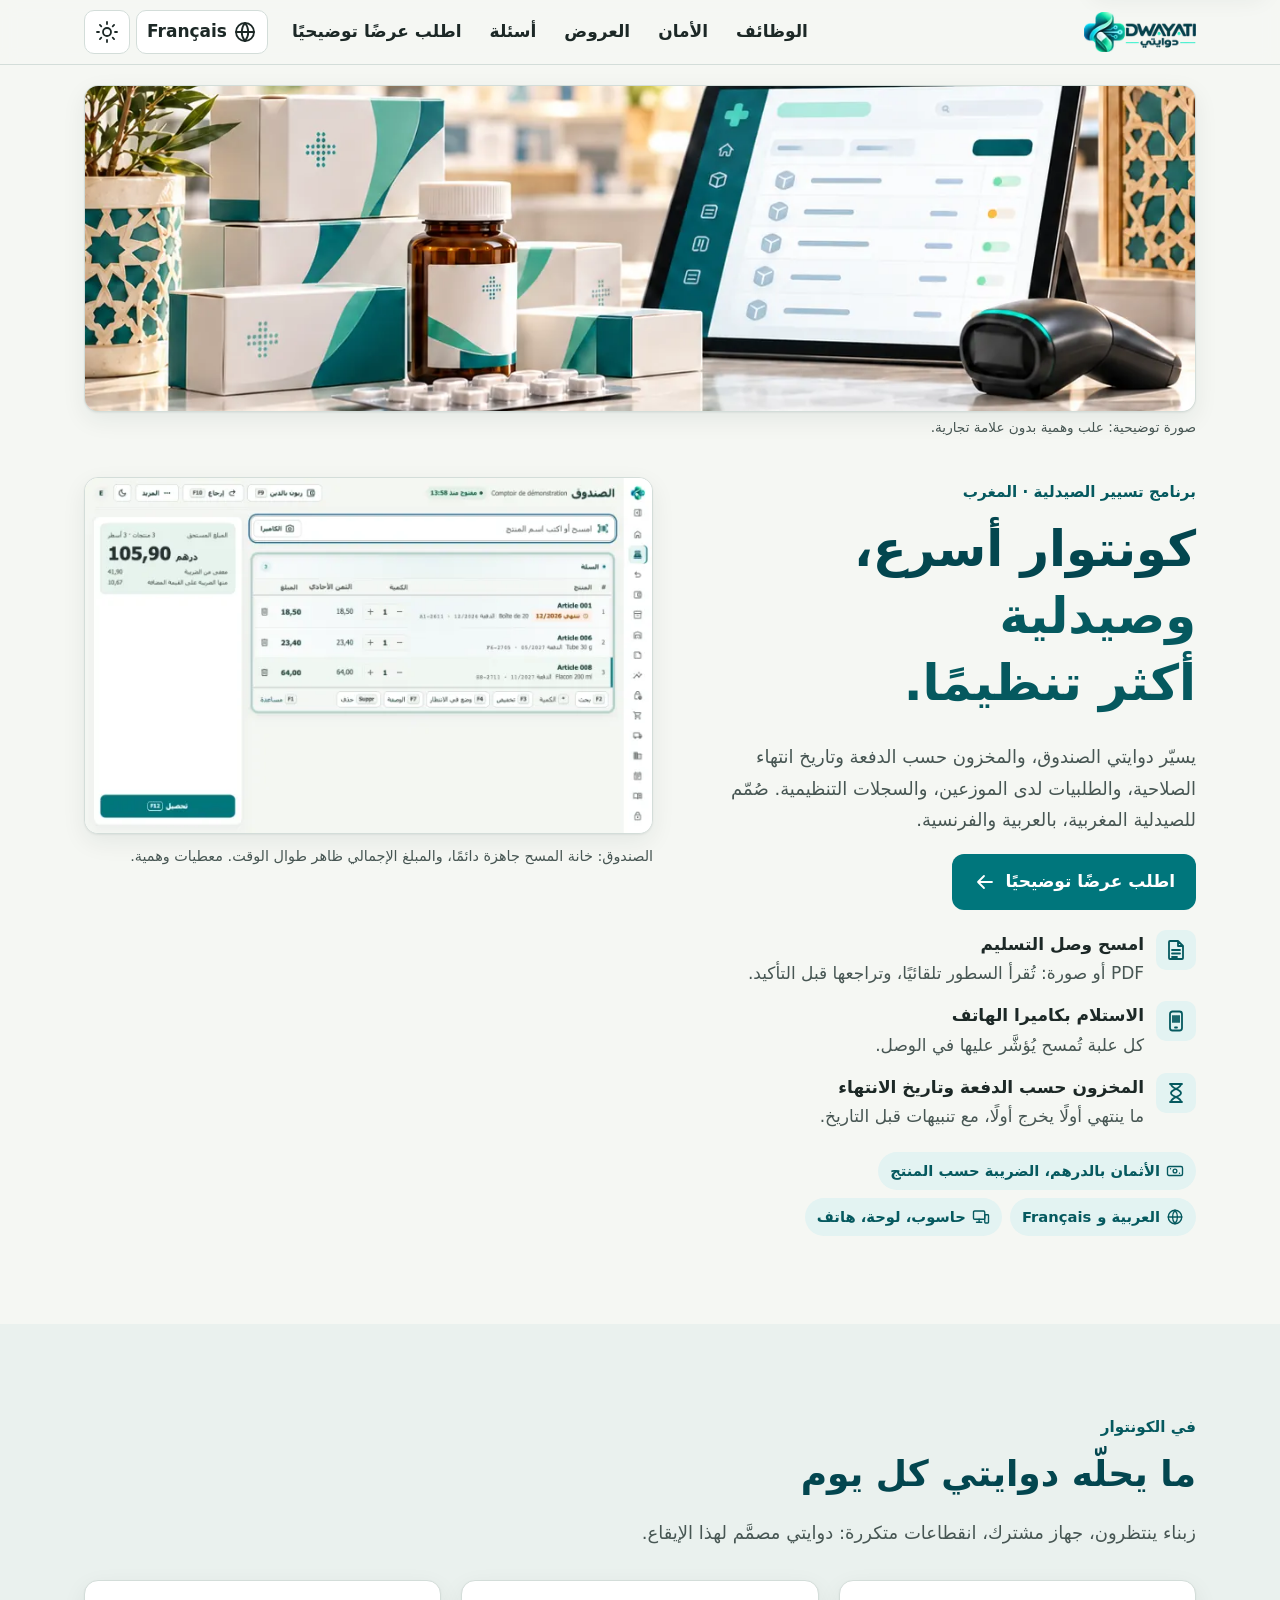
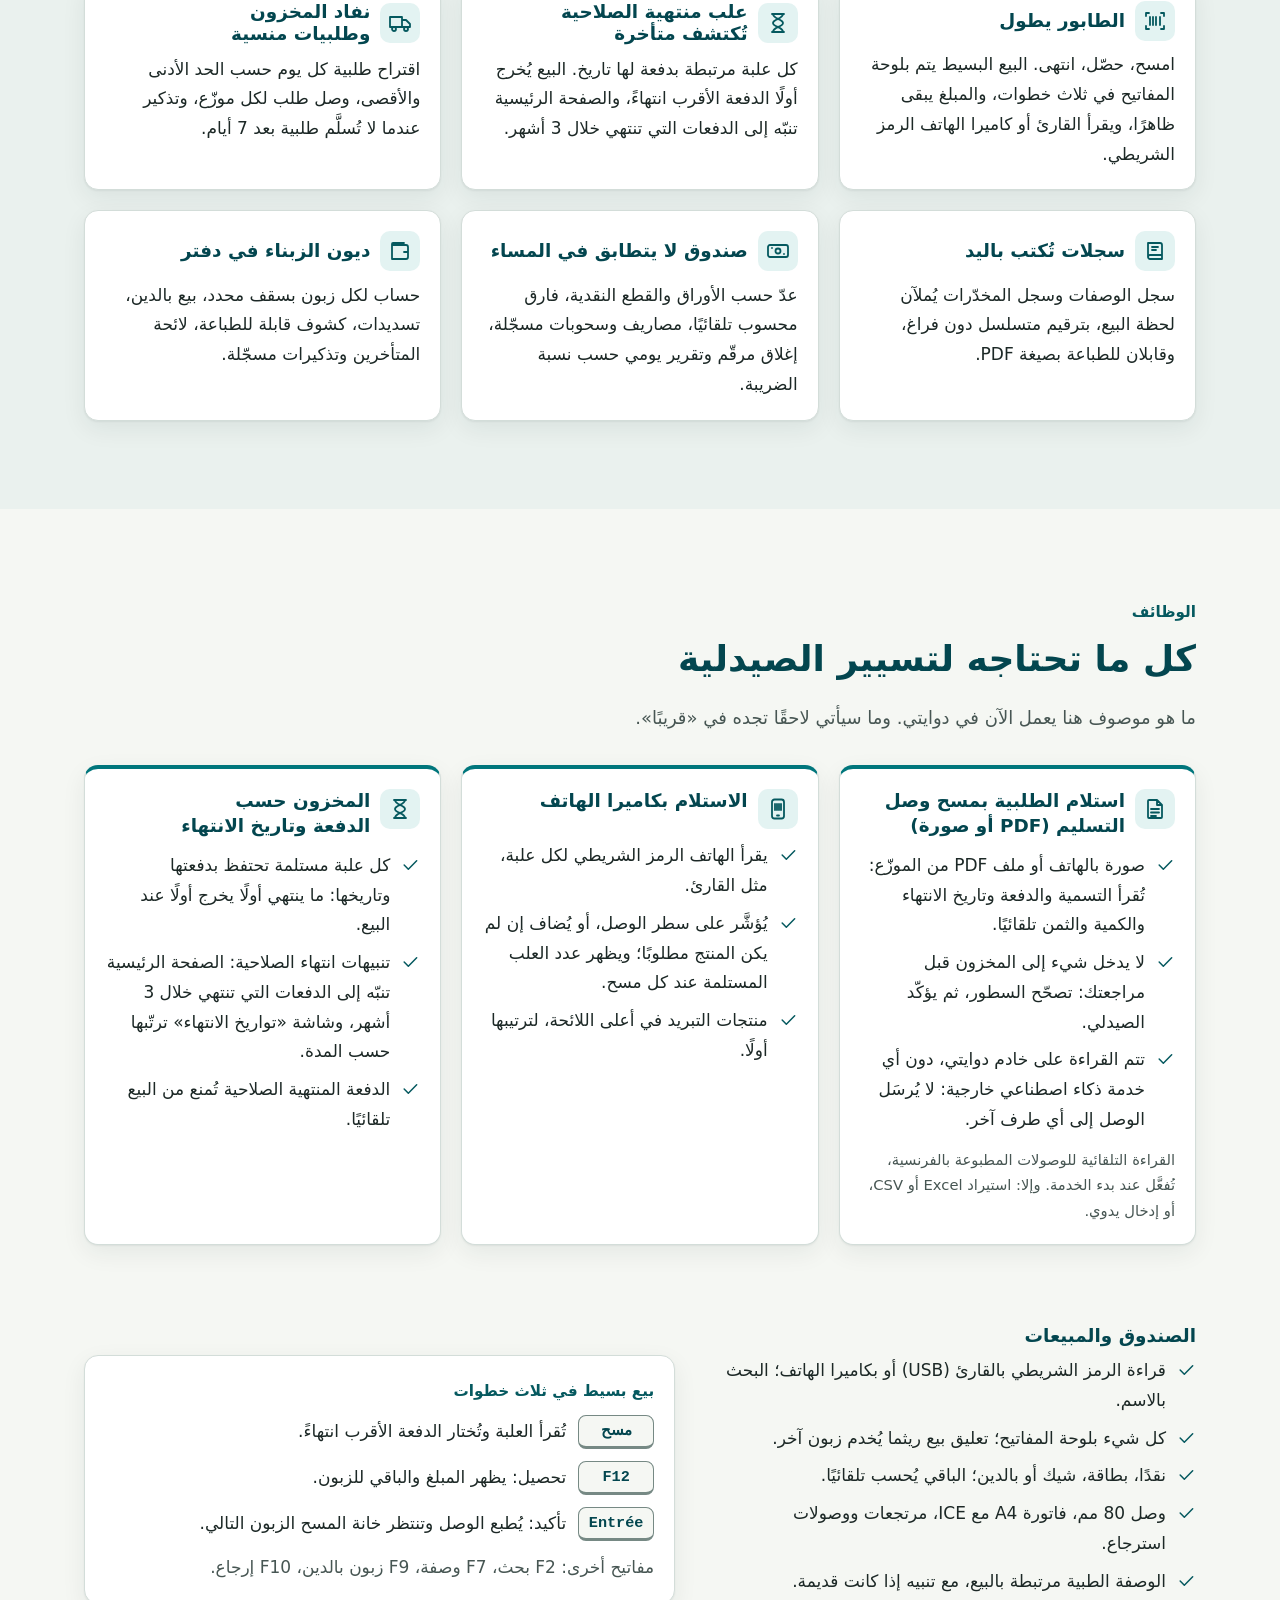
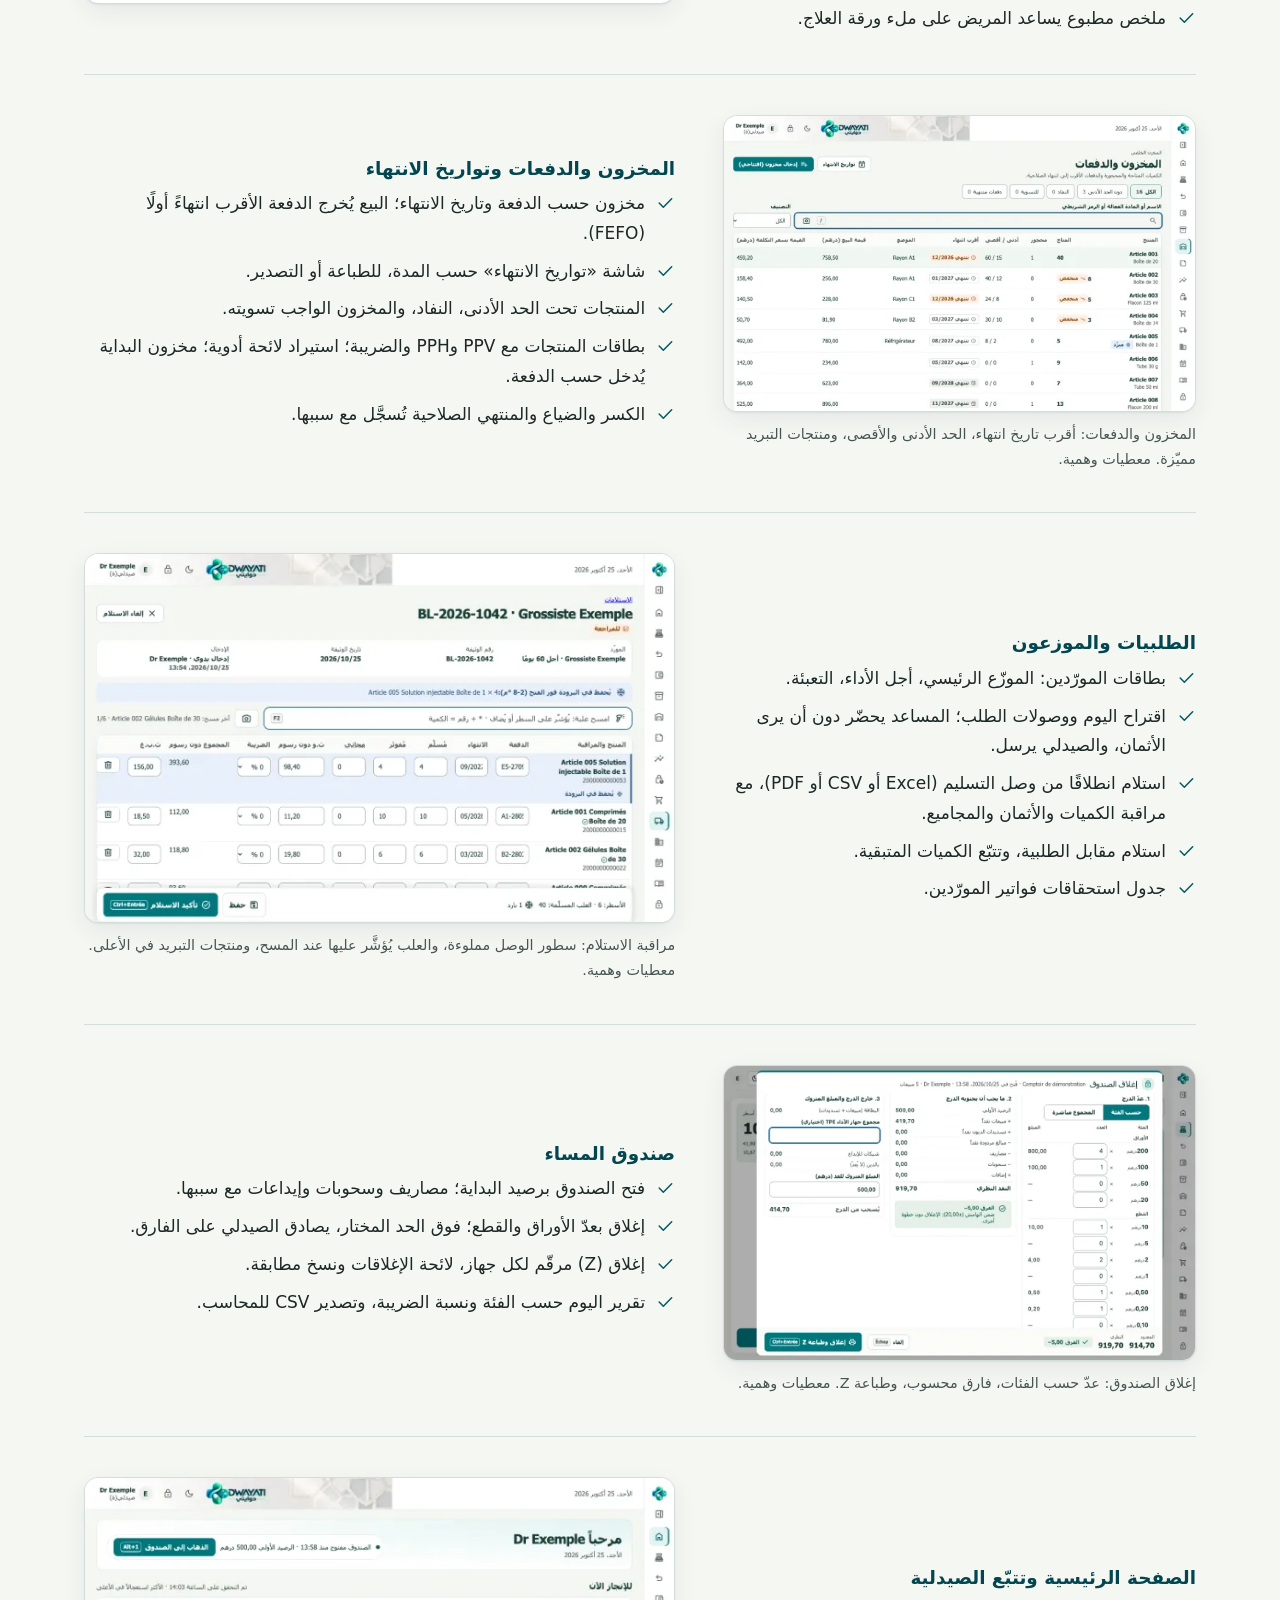
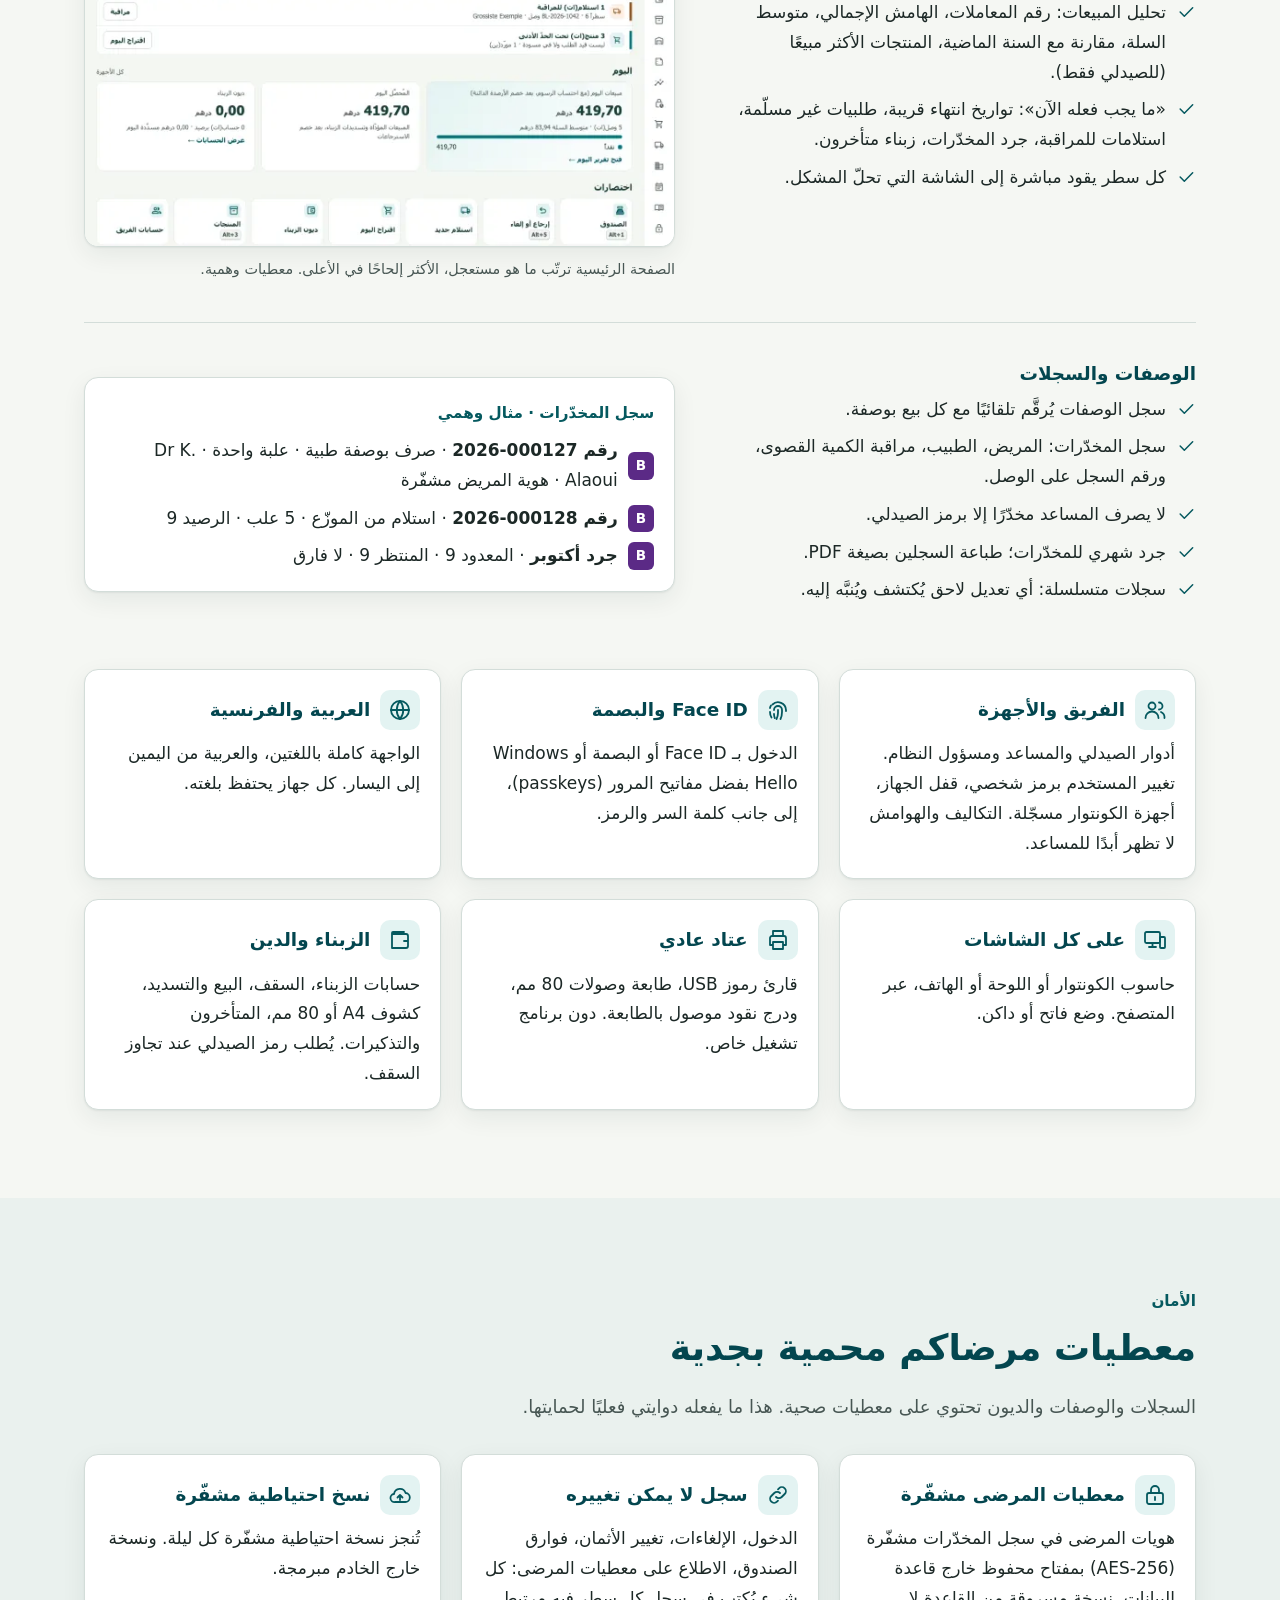
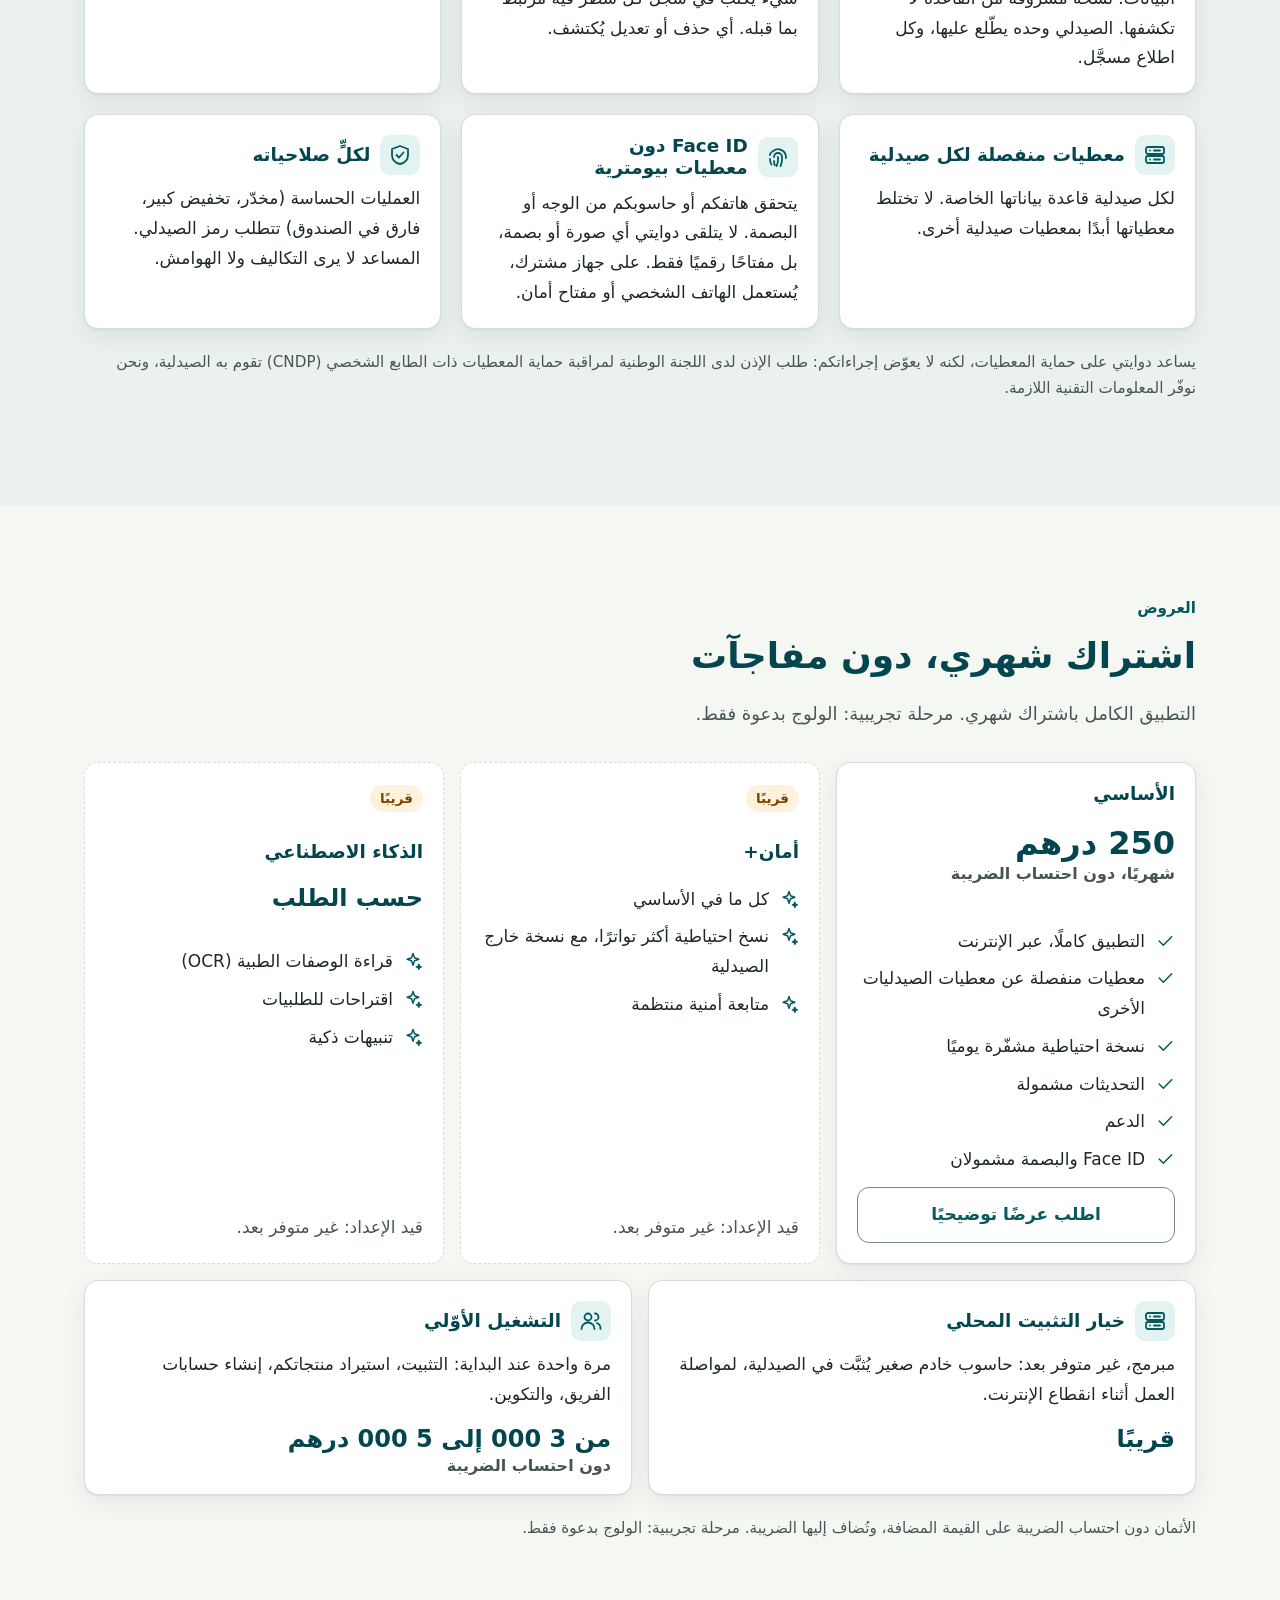
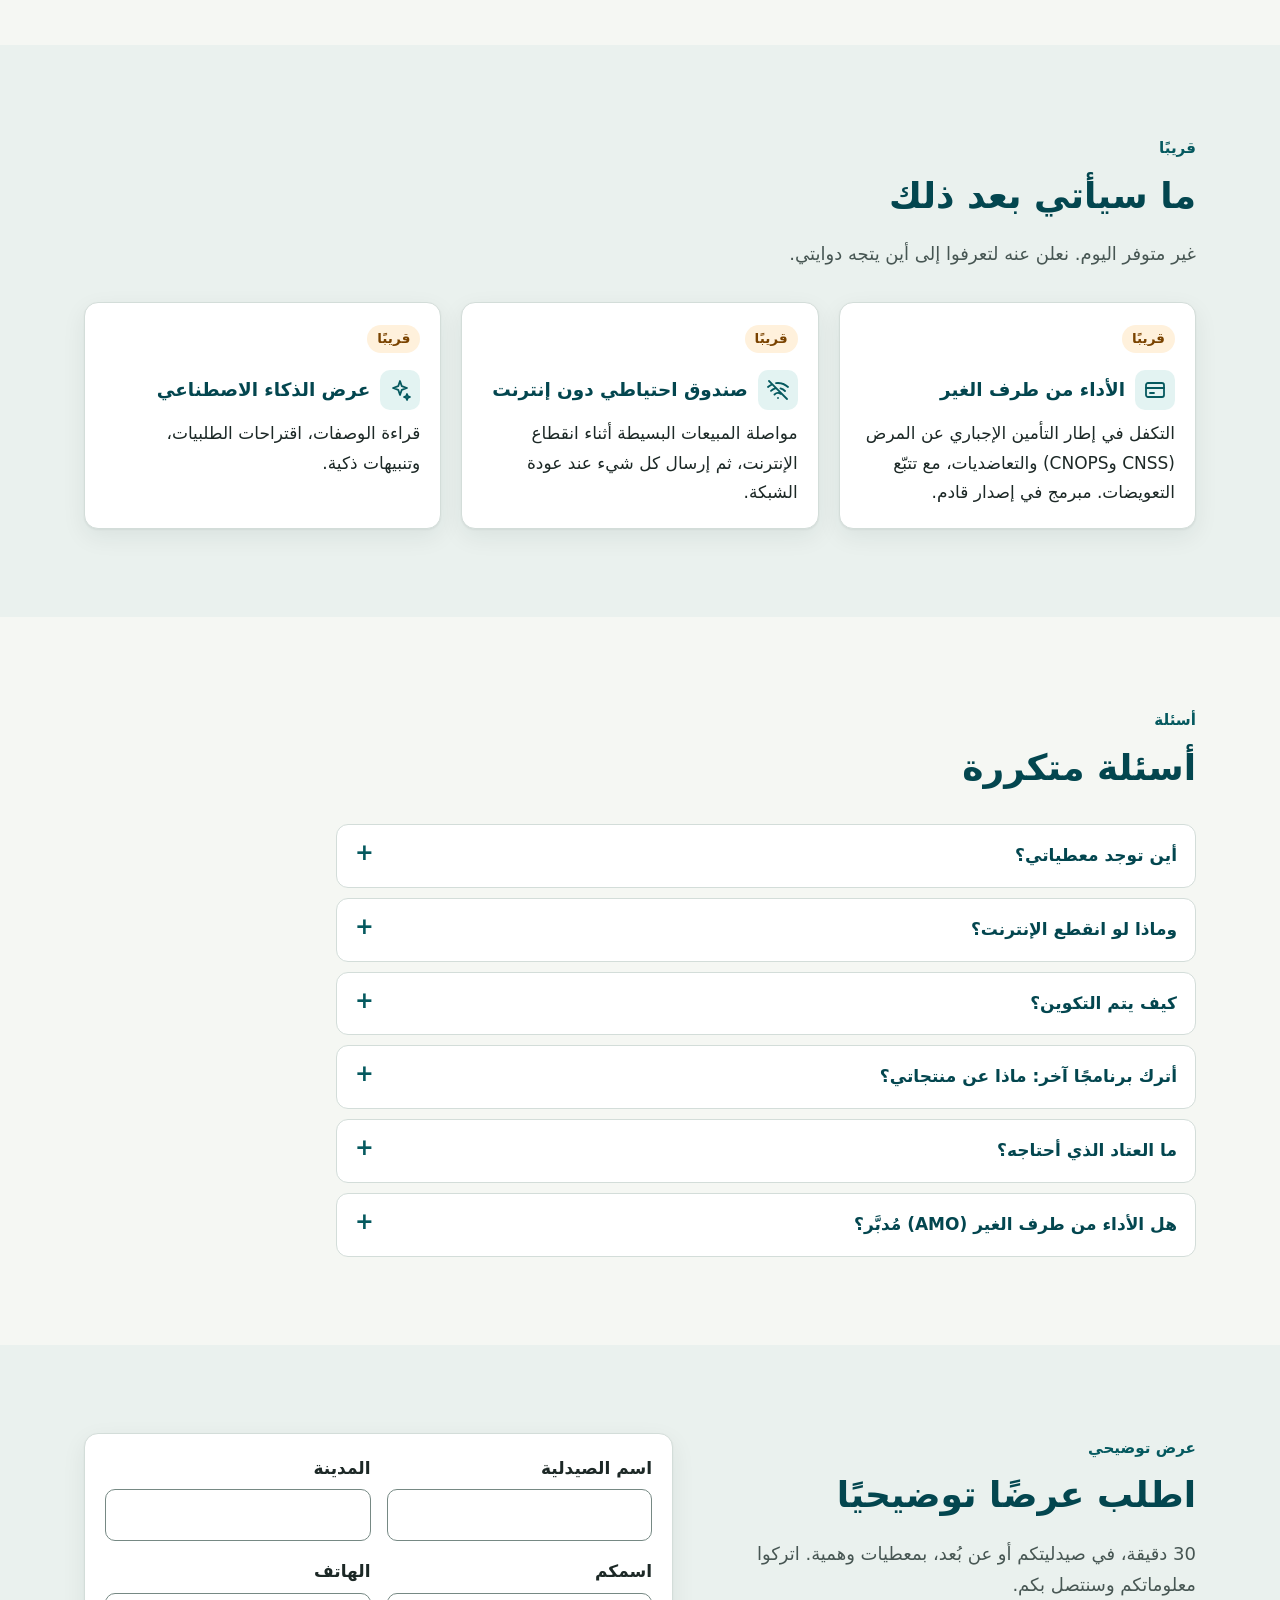
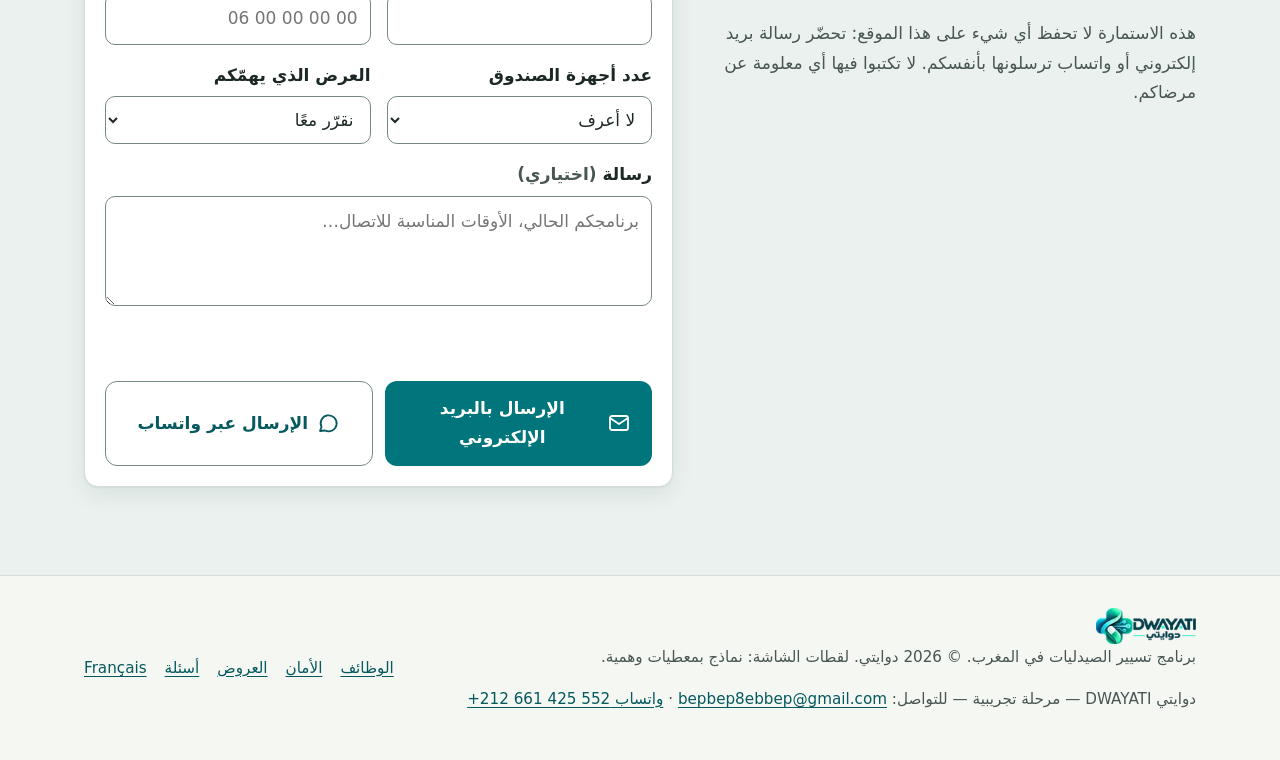
==== commit 096e550e: "Put the counter photo first on the page Co-Authored-By: Claude Opus 5.5 <noreply@anthropic.com>" ====
--- a/ar/index.html
+++ b/ar/index.html
@@ -102,19 +102,24 @@
 <main id="contenu" tabindex="-1">
 
 <section class="hero" aria-labelledby="titre">
+  <!-- Visuel d'ouverture : premier élément de la page (image du premier écran : chargée tout de suite, en priorité) -->
+  <figure class="maroc">
+    <img src="../assets/img/dwayati-comptoir-960.webp" srcset="../assets/img/dwayati-comptoir-640.webp 640w, ../assets/img/dwayati-comptoir-960.webp 960w, ../assets/img/dwayati-comptoir-1254.webp 1254w" sizes="(min-width: 1208px) 1112px, (min-width: 720px) calc(100vw - 48px), 100vw" width="1254" height="485" fetchpriority="high" alt="كونتوار صيدلية في المغرب: علب أدوية بدون علامة تجارية، قارورة، شريط أقراص، لوحة إلكترونية تعرض برنامجًا وقارئ رموز شريطية، مع زخارف الزليج.">
+    <figcaption>صورة توضيحية: علب وهمية بدون علامة تجارية.</figcaption>
+  </figure>
   <div class="wrap">
     <div>
       <p class="eyebrow">برنامج تسيير الصيدلية · المغرب</p>
       <h1 id="titre">كونتوار أسرع، <span>وصيدلية أكثر تنظيمًا.</span></h1>
       <p class="lead">يسيّر دوايتي الصندوق، والمخزون حسب الدفعة وتاريخ انتهاء الصلاحية، والطلبيات لدى الموزعين، والسجلات التنظيمية. صُمّم للصيدلية المغربية، بالعربية والفرنسية.</p>
+      <div class="actions">
+        <a class="btn btn-primary" href="#demo">اطلب عرضًا توضيحيًا <svg class="i i-dir" aria-hidden="true"><use href="#i-arrow"/></svg></a>
+      </div>
       <ul class="keys" aria-label="أهم المزايا">
         <li><span class="badge-ico"><svg class="i" aria-hidden="true"><use href="#i-doc"/></svg></span><span><strong>امسح وصل التسليم</strong> PDF أو صورة: تُقرأ السطور تلقائيًا، وتراجعها قبل التأكيد.</span></li>
         <li><span class="badge-ico"><svg class="i" aria-hidden="true"><use href="#i-phone"/></svg></span><span><strong>الاستلام بكاميرا الهاتف</strong> كل علبة تُمسح يُؤشَّر عليها في الوصل.</span></li>
         <li><span class="badge-ico"><svg class="i" aria-hidden="true"><use href="#i-hourglass"/></svg></span><span><strong>المخزون حسب الدفعة وتاريخ الانتهاء</strong> ما ينتهي أولًا يخرج أولًا، مع تنبيهات قبل التاريخ.</span></li>
       </ul>
-      <div class="actions">
-        <a class="btn btn-primary" href="#demo">اطلب عرضًا توضيحيًا <svg class="i i-dir" aria-hidden="true"><use href="#i-arrow"/></svg></a>
-      </div>
       <ul class="chips" aria-label="باختصار">
         <li><svg class="i" aria-hidden="true"><use href="#i-cash"/></svg>الأثمان بالدرهم، الضريبة حسب المنتج</li>
         <li><svg class="i" aria-hidden="true"><use href="#i-globe"/></svg>العربية و<span lang="fr">Français</span></li>
@@ -123,13 +128,9 @@
     </div>
     <figure class="shot">
       <div class="frame">
-        <img class="shot-light" src="../assets/captures/caisse-ar-1280.webp" srcset="../assets/captures/caisse-ar-640.webp 640w, ../assets/captures/caisse-ar-1280.webp 1280w" sizes="(min-width: 960px) 600px, calc(100vw - 32px)" fetchpriority="high" width="1280" height="800" alt="شاشة الصندوق بالعربية: خانة المسح في الأعلى، سلة من ثلاثة منتجات مع الدفعة وتاريخ الانتهاء، المبلغ المستحق 105,90 درهم ظاهر دائمًا، وزر التحصيل F12."><img class="shot-dark" src="../assets/captures/caisse-ar-sombre-1280.webp" srcset="../assets/captures/caisse-ar-sombre-640.webp 640w, ../assets/captures/caisse-ar-sombre-1280.webp 1280w" sizes="(min-width: 960px) 600px, calc(100vw - 32px)" loading="lazy" decoding="async" width="1280" height="800" alt="شاشة الصندوق بالعربية: خانة المسح في الأعلى، سلة من ثلاثة منتجات مع الدفعة وتاريخ الانتهاء، المبلغ المستحق 105,90 درهم ظاهر دائمًا، وزر التحصيل F12.">
+        <img class="shot-light" src="../assets/captures/caisse-ar-1280.webp" srcset="../assets/captures/caisse-ar-640.webp 640w, ../assets/captures/caisse-ar-1280.webp 1280w" sizes="(min-width: 960px) 600px, calc(100vw - 32px)" width="1280" height="800" alt="شاشة الصندوق بالعربية: خانة المسح في الأعلى، سلة من ثلاثة منتجات مع الدفعة وتاريخ الانتهاء، المبلغ المستحق 105,90 درهم ظاهر دائمًا، وزر التحصيل F12."><img class="shot-dark" src="../assets/captures/caisse-ar-sombre-1280.webp" srcset="../assets/captures/caisse-ar-sombre-640.webp 640w, ../assets/captures/caisse-ar-sombre-1280.webp 1280w" sizes="(min-width: 960px) 600px, calc(100vw - 32px)" loading="lazy" decoding="async" width="1280" height="800" alt="شاشة الصندوق بالعربية: خانة المسح في الأعلى، سلة من ثلاثة منتجات مع الدفعة وتاريخ الانتهاء، المبلغ المستحق 105,90 درهم ظاهر دائمًا، وزر التحصيل F12.">
       </div>
       <figcaption>الصندوق: خانة المسح جاهزة دائمًا، والمبلغ الإجمالي ظاهر طوال الوقت. معطيات وهمية.</figcaption>
-    </figure>
-    <figure class="maroc">
-      <img src="../assets/img/dwayati-comptoir-960.webp" srcset="../assets/img/dwayati-comptoir-640.webp 640w, ../assets/img/dwayati-comptoir-960.webp 960w, ../assets/img/dwayati-comptoir-1254.webp 1254w" sizes="(min-width: 1280px) 1200px, calc(100vw - 32px)" width="1254" height="485" loading="lazy" decoding="async" alt="كونتوار صيدلية في المغرب: علب أدوية بدون علامة تجارية، قارورة، شريط أقراص، لوحة إلكترونية تعرض برنامجًا وقارئ رموز شريطية، مع زخارف الزليج.">
-      <figcaption>مصمَّم لكونتوارات صيدليات المغرب. صورة توضيحية: علب وهمية بدون علامة تجارية.</figcaption>
     </figure>
   </div>
 </section>
--- a/assets/site.css
+++ b/assets/site.css
@@ -135,13 +135,13 @@
 .btn-primary:hover { filter: brightness(1.08); }
 .btn-ghost { background: var(--surface); color: var(--link); border-color: var(--line-strong); }
 .btn-ghost:hover { background: var(--soft); }
-.actions { display: flex; flex-wrap: wrap; gap: 12px; margin-block: 24px 8px; }
+.actions { display: flex; flex-wrap: wrap; gap: 12px; margin-block: 8px; }
 @media (max-width: 479px) { .actions .btn { flex: 1 1 100%; } }
 
 /* Accroche */
-.hero { padding-block: 40px 56px; }
-.hero .wrap { display: grid; gap: 36px; align-items: center; }
-@media (min-width: 960px) { .hero { padding-block: 72px 88px; } .hero .wrap { grid-template-columns: 1fr 1.15fr; gap: 48px; } }
+.hero { padding-block: 0 56px; }
+.hero .wrap { display: grid; gap: 36px; align-items: center; padding-block-start: 24px; }
+@media (min-width: 960px) { .hero { padding-block: 0 88px; } .hero .wrap { grid-template-columns: 1fr 1.15fr; gap: 48px; padding-block-start: 40px; align-items: start; } }
 .hero h1 span { color: var(--link); }
 .chips { list-style: none; padding: 0; margin: 20px 0 0; display: flex; flex-wrap: wrap; gap: 8px; }
 .chips li { display: inline-flex; align-items: center; gap: 6px; padding: 6px 12px; border-radius: 999px; background: var(--soft); color: var(--link); font-weight: 600; font-size: .92rem; }
@@ -160,11 +160,21 @@
 .shot .frame { border-radius: var(--radius); overflow: hidden; border: 1px solid var(--line); box-shadow: var(--shadow); background: var(--surface); }
 .shot figcaption { margin-block-start: 10px; font-size: .9rem; color: var(--muted); }
 
-/* Visuel « comptoir du Maroc » sous l'accroche (découpe sans texte de l'affiche DWAYATI, emballages sans marque) */
-.maroc { grid-column: 1 / -1; margin: 0; }
-.maroc img { display: block; width: 100%; height: auto; border-radius: var(--radius); border: 1px solid var(--line); box-shadow: var(--shadow); background: var(--surface); }
-.maroc figcaption { margin-block-start: 10px; font-size: .9rem; color: var(--muted); }
-@media (min-width: 960px) { .maroc img { aspect-ratio: 3 / 1; object-fit: cover; object-position: 50% 45%; } }
+/* Visuel « comptoir du Maroc » en tête de page, juste sous le menu, avant l'accroche
+   (découpe sans texte de l'affiche DWAYATI, emballages sans marque ; aucun texte posé dessus).
+   Téléphone : pleine largeur bord à bord, scène entière (boîtes, flacon, douchette). Grand écran : bandeau 3,4:1 arrondi.
+   Les boutons suivent le titre et le texte (avant les 3 points forts) : ils restent dans le premier écran du téléphone. */
+.maroc { margin: 0 auto; max-width: 1160px; }
+.maroc img { display: block; width: 100%; height: auto; aspect-ratio: 1254 / 485; object-fit: cover; background: var(--bg-alt); }
+.maroc figcaption { margin-block-start: 6px; padding-inline: 16px; font-size: .85rem; line-height: 1.4; color: var(--muted); }
+@media (min-width: 720px) {
+  .maroc { padding-inline: 24px; padding-block-start: 20px; }
+  .maroc img { border-radius: var(--radius); border: 1px solid var(--line); box-shadow: var(--shadow); }
+  .maroc figcaption { padding-inline: 0; }
+}
+@media (min-width: 960px) {
+  .maroc img { aspect-ratio: 3.4 / 1; object-position: 50% 50%; }
+}
 :root[data-theme="dark"] .maroc img { filter: brightness(.9); }
 @media (prefers-color-scheme: dark) { :root:not([data-theme="light"]) .maroc img { filter: brightness(.9); } }
 
